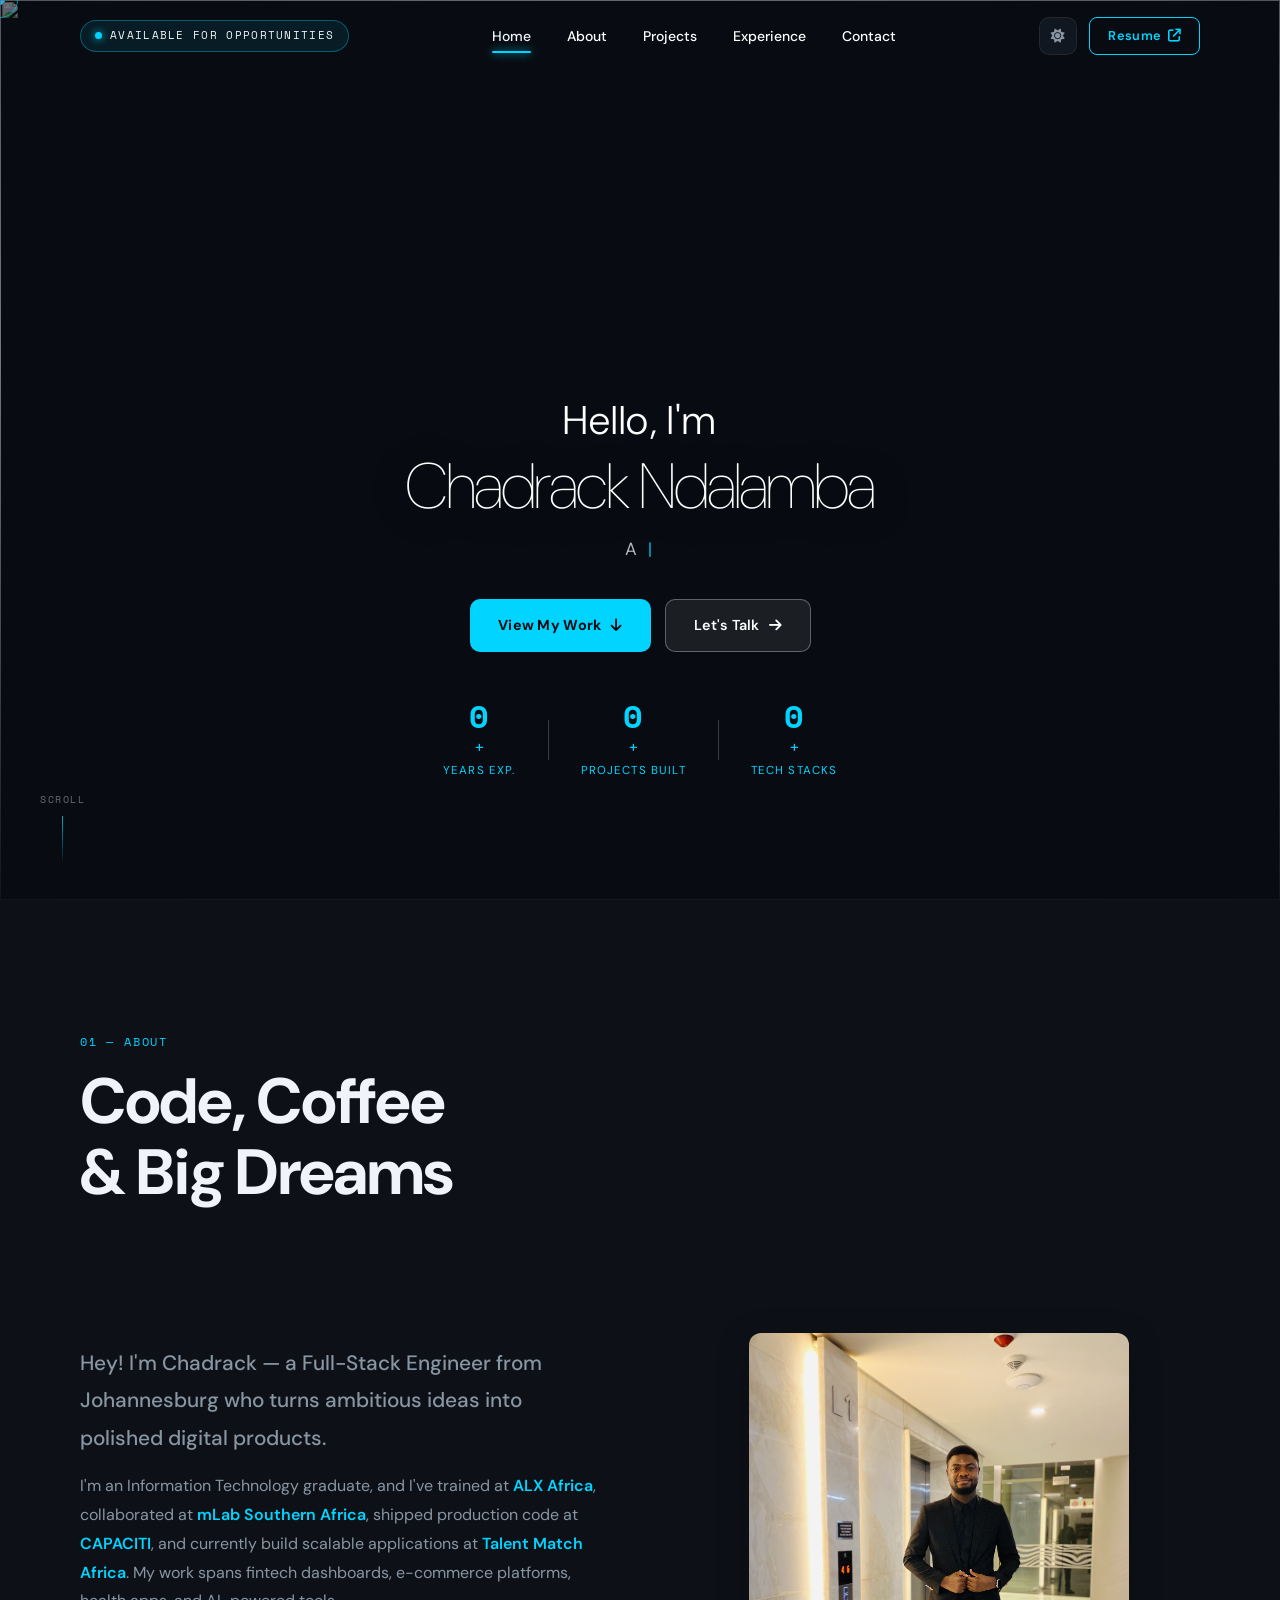
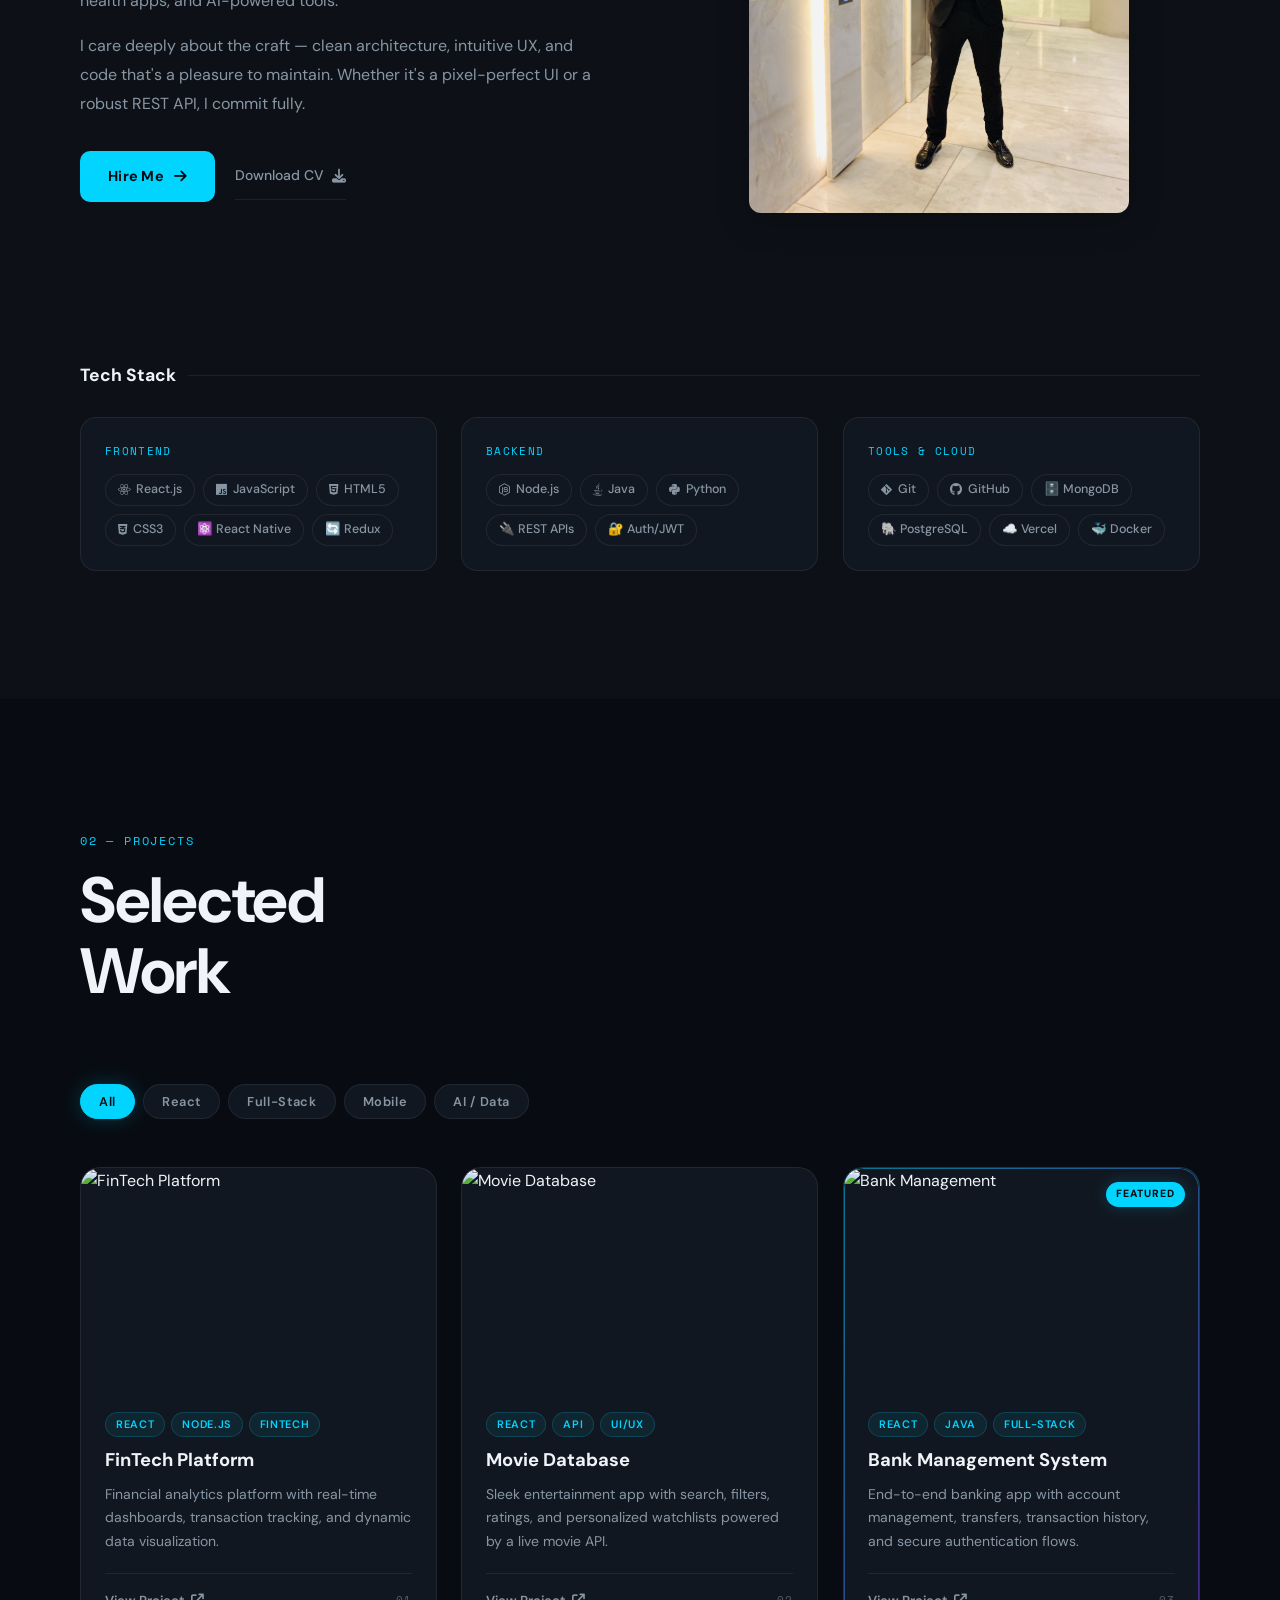
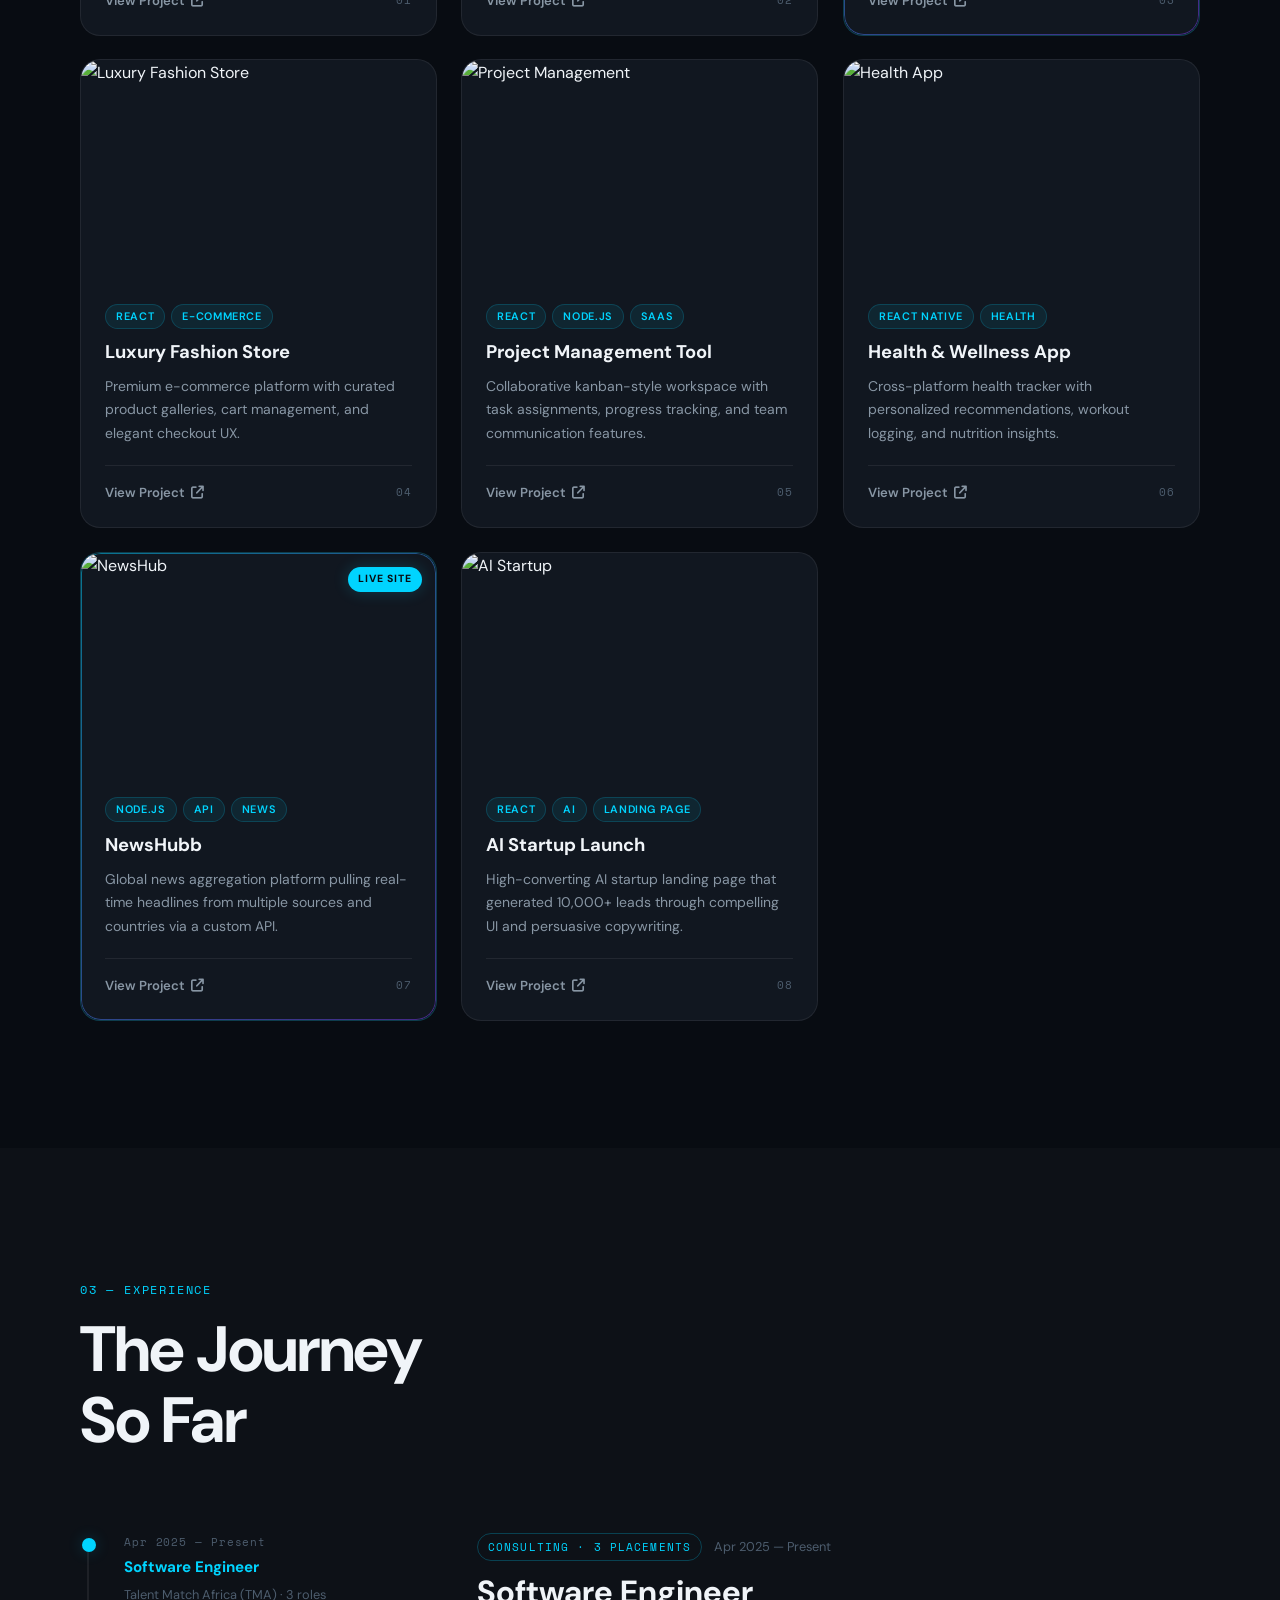
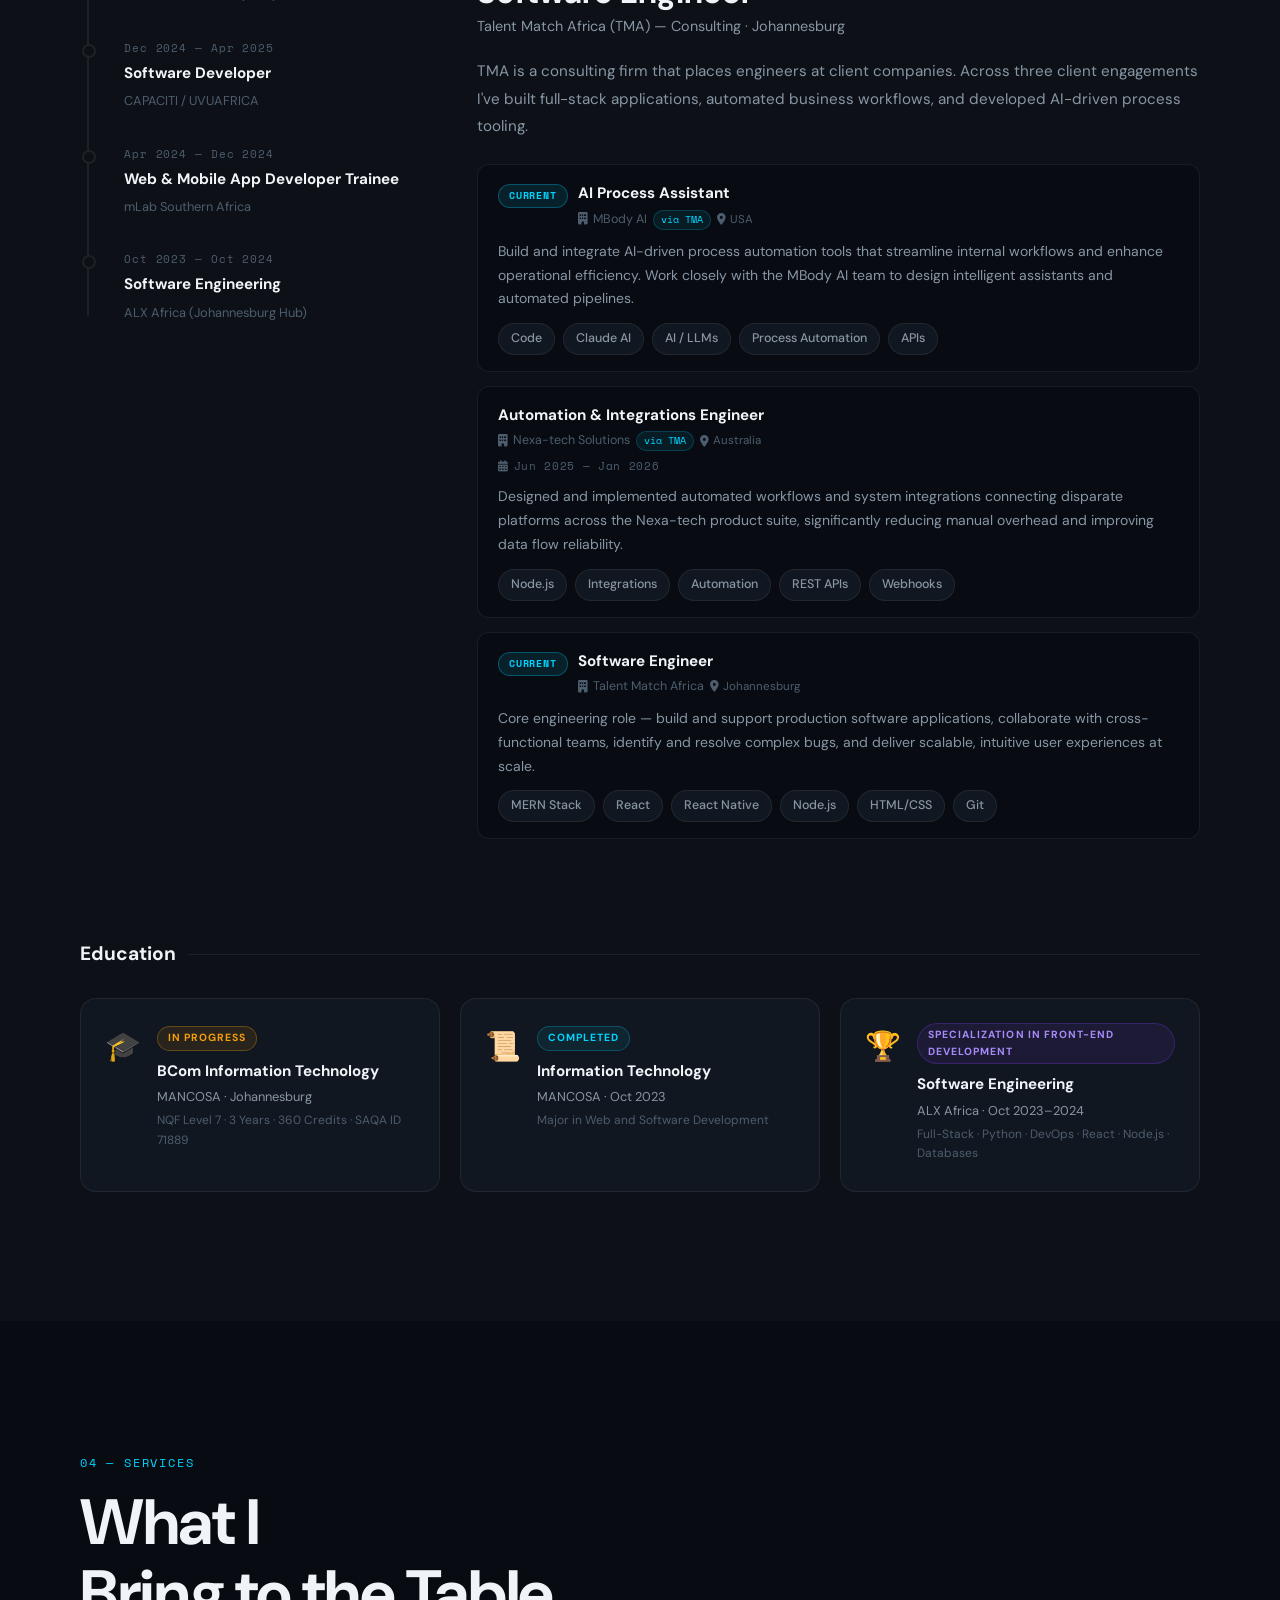
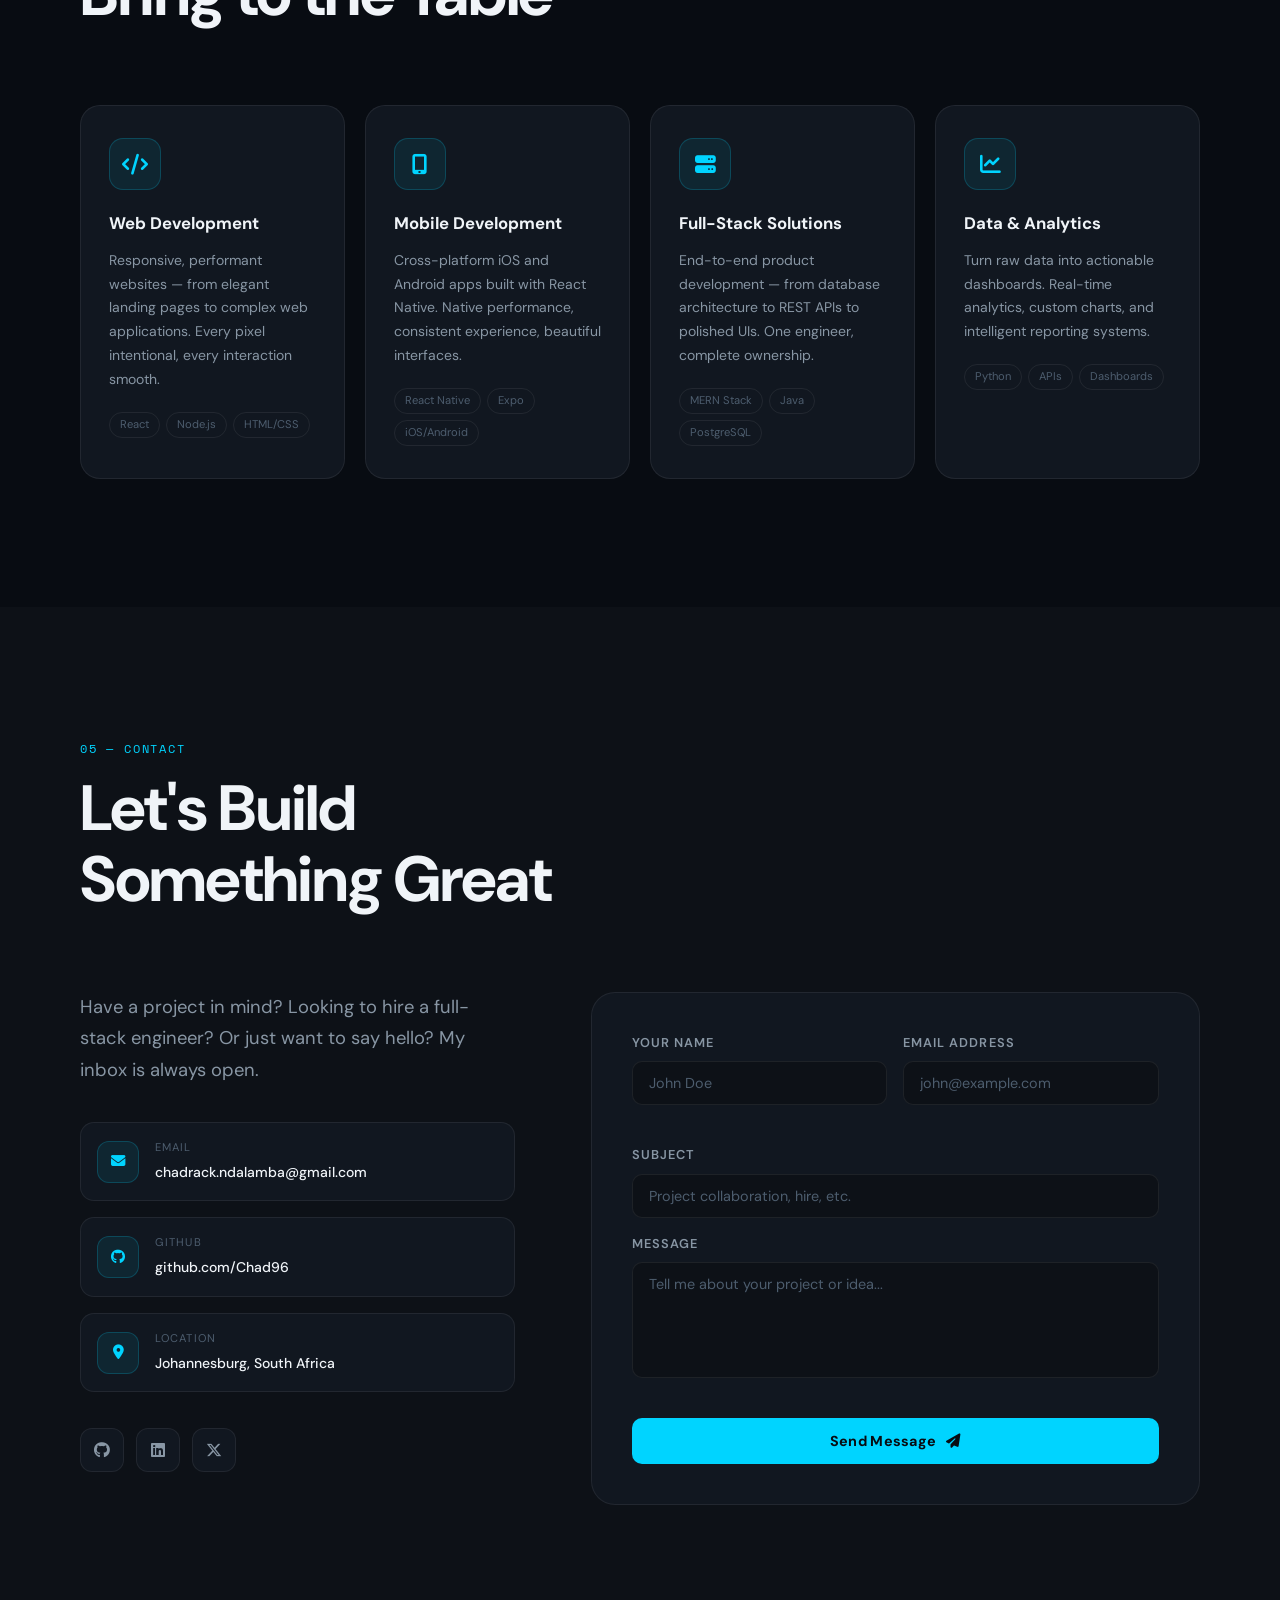
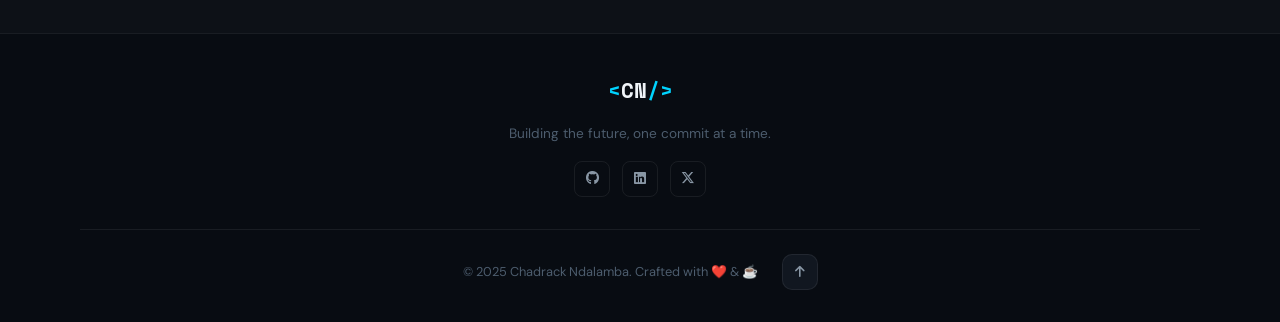
==== index.html @ 67f68568 "first commit" ====
<!DOCTYPE html>
<html lang="en" data-theme="dark">
<head>
  <meta charset="UTF-8" />
  <meta name="viewport" content="width=device-width, initial-scale=1.0" />
  <title>Chadrack Ndalamba — Full-Stack Engineer</title>
  <meta name="description" content="Full-Stack Software Engineer crafting premium digital experiences. React, Node.js, Java, Python." />

  <!-- Fonts -->
  <link rel="preconnect" href="https://fonts.googleapis.com" />
  <link rel="preconnect" href="https://fonts.gstatic.com" crossorigin />
  <link href="https://fonts.googleapis.com/css2?family=DM+Sans:ital,wght@0,300;0,400;0,500;0,600;1,300&family=Space+Mono:wght@400;700&display=swap" rel="stylesheet" />

  <!-- Icons -->
  <link rel="stylesheet" href="https://cdnjs.cloudflare.com/ajax/libs/font-awesome/6.5.0/css/all.min.css" />

  <!-- AOS -->
  <link rel="stylesheet" href="https://cdnjs.cloudflare.com/ajax/libs/aos/2.3.4/aos.css" />

  <link rel="stylesheet" href="styles.css" />
</head>
<body>

  <!-- ═══════════════════════════════════════════
       LOADER
  ═══════════════════════════════════════════ -->
  <div id="loader">
    <div class="loader-inner">
      <div class="loader-logo">Mr. Chad</div>
      <div class="loader-bar"><span></span></div>
    </div>
  </div>

  <!-- ═══════════════════════════════════════════
       CURSOR
  ═══════════════════════════════════════════ -->
  <div id="cursor"></div>
  <div id="cursor-follower"></div>

  <!-- ═══════════════════════════════════════════
       SCROLL PROGRESS
  ═══════════════════════════════════════════ -->
  <div id="scroll-progress"></div>

  <!-- ═══════════════════════════════════════════
       NAVBAR
  ═══════════════════════════════════════════ -->
  <nav id="navbar">
    <div class="nav-container">
      <a href="#home" class="nav-availability">
        <span class="badge-dot"></span>
        Available for opportunities
      </a>

      <ul class="nav-links">
        <li><a href="#home" class="nav-link active" data-section="home">Home</a></li>
        <li><a href="#about" class="nav-link" data-section="about">About</a></li>
        <li><a href="#projects" class="nav-link" data-section="projects">Projects</a></li>
        <li><a href="#experience" class="nav-link" data-section="experience">Experience</a></li>
        <li><a href="#contact" class="nav-link" data-section="contact">Contact</a></li>
      </ul>

      <div class="nav-actions">
        <button id="theme-toggle" aria-label="Toggle theme">
          <i class="fas fa-sun" id="theme-icon"></i>
        </button>
        <a href="https://final-portfolio-online.vercel.app/cv/latest.pdf" class="btn-nav" target="_blank">
          Resume <i class="fas fa-arrow-up-right-from-square"></i>
        </a>
        <button id="hamburger" aria-label="Menu">
          <span></span><span></span><span></span>
        </button>
      </div>
    </div>

    <!-- Mobile menu -->
    <div id="mobile-menu">
      <ul>
        <li><a href="#home" class="mobile-link">Home</a></li>
        <li><a href="#about" class="mobile-link">About</a></li>
        <li><a href="#projects" class="mobile-link">Projects</a></li>
        <li><a href="#experience" class="mobile-link">Experience</a></li>
        <li><a href="#contact" class="mobile-link">Contact</a></li>
      </ul>
    </div>
  </nav>

  <!-- ═══════════════════════════════════════════
       HERO — Full-bleed photo background
  ═══════════════════════════════════════════ -->
  <section id="home" class="hero">

    <!-- ── Full-screen background photo ── -->
    <div class="hero-bg-photo">
      <!--
        This is YOUR photo from the current portfolio.
        To swap it: replace the src URL with any direct image link,
        or host the file and update the path.
      -->
      <img
        src="https://final-portfolio-online.vercel.app/images/IMG_8295.jpg"
        alt=""
        class="hero-bg-img"
        id="hero-bg-img"
        loading="eager"
      />
      <!-- Dark overlay — keeps text readable -->
      <div class="hero-overlay"></div>
      <!-- Subtle vignette + bottom fade -->
      <div class="hero-vignette"></div>
      <!-- Particle canvas on top -->
      <canvas id="hero-canvas"></canvas>
    </div>

    <!-- ── Centered text content ── -->
    <div class="hero-content">

      <!-- Available badge -->
      <!-- <div class="hero-badge" data-aos="fade-down" data-aos-delay="200">
        <span class="badge-dot"></span>
        Available for opportunities
      </div> -->

      <!-- Greeting + name -->
      <p class="hero-greeting" data-aos="fade-up" data-aos-delay="300">Hello, I'm</p>
      <h1 class="hero-title" data-aos="fade-up" data-aos-delay="380">
        Chadrack Ndalamba
      </h1>

      <!-- Typed role -->
      <div class="hero-role" data-aos="fade-up" data-aos-delay="460">
        <span class="role-prefix">A </span>
        <span id="typed-text" class="typed"></span>
        <span class="cursor-blink">|</span>
      </div>

      <!-- CTA buttons -->
      <div class="hero-cta" data-aos="fade-up" data-aos-delay="560">
        <a href="#projects" class="btn-primary">
          <span>View My Work</span>
          <i class="fas fa-arrow-down"></i>
        </a>
        <a href="#contact" class="btn-hero-ghost">
          <span>Let's Talk</span>
          <i class="fas fa-arrow-right"></i>
        </a>
      </div>

      <!-- Stats row -->
      <div class="hero-stats" data-aos="fade-up" data-aos-delay="660">
        <div class="stat">
          <span class="stat-num" data-count="3">0</span><span>+</span>
          <span class="stat-label">Years Exp.</span>
        </div>
        <div class="stat-divider"></div>
        <div class="stat">
          <span class="stat-num" data-count="8">0</span><span>+</span>
          <span class="stat-label">Projects Built</span>
        </div>
        <div class="stat-divider"></div>
        <div class="stat">
          <span class="stat-num" data-count="5">0</span><span>+</span>
          <span class="stat-label">Tech Stacks</span>
        </div>
      </div>
    </div>

    <!-- Scroll hint -->
    <div class="hero-scroll-hint" data-aos="fade-up" data-aos-delay="800">
      <span>Scroll</span>
      <div class="scroll-line"></div>
    </div>

  </section>

  <!-- ═══════════════════════════════════════════
       ABOUT
  ═══════════════════════════════════════════ -->
  <section id="about" class="section about">
    <div class="container">
      <div class="section-header" data-aos="fade-up">
        <span class="section-label">01 — About</span>
        <h2 class="section-title">Code, Coffee<br/>&amp; Big Dreams</h2>
      </div>

      <div class="about-grid">
        <div class="about-text" data-aos="fade-right" data-aos-delay="100">
          <p class="about-lead">
            Hey! I'm Chadrack — a Full-Stack Engineer from Johannesburg who turns ambitious ideas into polished digital products.
          </p>
          <p>
            I'm an Information Technology graduate, and I've trained at <strong>ALX Africa</strong>, collaborated at <strong>mLab Southern Africa</strong>, shipped production code at <strong>CAPACITI</strong>, and currently build scalable applications at <strong>Talent Match Africa</strong>. My work spans fintech dashboards, e-commerce platforms, health apps, and AI-powered tools.
          </p>
          <p>
            I care deeply about the craft — clean architecture, intuitive UX, and code that's a pleasure to maintain. Whether it's a pixel-perfect UI or a robust REST API, I commit fully.
          </p>
          <div class="about-links">
            <a href="#contact" class="btn-primary">Hire Me <i class="fas fa-arrow-right"></i></a>
            <a href="https://final-portfolio-online.vercel.app/cv/latest.pdf" class="btn-ghost" target="_blank">Download CV <i class="fas fa-download"></i></a>
          </div>
        </div>

        <div class="about-visual" data-aos="fade-left" data-aos-delay="200">
          <div class="about-card-wrap">
            <img src="images/b.jpg" alt="Chadrack Ndalamba" class="about-img-rect" />

            <!-- Card overlaid on photo -->
            <!-- <div class="about-card">
              <div class="about-avatar">
                <div class="avatar-placeholder">CN</div>
                <div class="avatar-ring"></div>
              </div>
              <div class="about-card-info">
                <span class="card-name">Chadrack Ndalamba</span>
                <span class="card-role">Full-Stack Engineer</span>
                <span class="card-location"><i class="fas fa-location-dot"></i> Johannesburg, ZA</span>
              </div>
            </div> -->

            <!-- Floating tags -->
            <!-- <div class="float-tag tag-1"><i class="fab fa-react"></i> React</div>
            <div class="float-tag tag-2"><i class="fab fa-node-js"></i> Node.js</div>
            <div class="float-tag tag-3"><i class="fab fa-java"></i> Java</div>
            <div class="float-tag tag-4">🚀 ALX Grad</div> -->
          </div>
        </div>
      </div>

      <!-- Skills -->
      <div class="skills-section" data-aos="fade-up" data-aos-delay="100">
        <h3 class="skills-title">Tech Stack</h3>
        <div class="skills-grid">
          <div class="skill-category" data-aos="fade-up" data-aos-delay="100">
            <span class="skill-cat-label">Frontend</span>
            <div class="skill-pills">
              <span class="pill"><i class="fab fa-react"></i> React.js</span>
              <span class="pill"><i class="fab fa-js"></i> JavaScript</span>
              <span class="pill"><i class="fab fa-html5"></i> HTML5</span>
              <span class="pill"><i class="fab fa-css3-alt"></i> CSS3</span>
              <span class="pill">⚛️ React Native</span>
              <span class="pill">🔄 Redux</span>
            </div>
          </div>
          <div class="skill-category" data-aos="fade-up" data-aos-delay="200">
            <span class="skill-cat-label">Backend</span>
            <div class="skill-pills">
              <span class="pill"><i class="fab fa-node-js"></i> Node.js</span>
              <span class="pill"><i class="fab fa-java"></i> Java</span>
              <span class="pill"><i class="fab fa-python"></i> Python</span>
              <span class="pill">🔌 REST APIs</span>
              <span class="pill">🔐 Auth/JWT</span>
            </div>
          </div>
          <div class="skill-category" data-aos="fade-up" data-aos-delay="300">
            <span class="skill-cat-label">Tools & Cloud</span>
            <div class="skill-pills">
              <span class="pill"><i class="fab fa-git-alt"></i> Git</span>
              <span class="pill"><i class="fab fa-github"></i> GitHub</span>
              <span class="pill">🗄️ MongoDB</span>
              <span class="pill">🐘 PostgreSQL</span>
              <span class="pill">☁️ Vercel</span>
              <span class="pill">🐳 Docker</span>
            </div>
          </div>
        </div>
      </div>
    </div>
  </section>

  <!-- ═══════════════════════════════════════════
       PROJECTS
  ═══════════════════════════════════════════ -->
  <section id="projects" class="section projects">
    <div class="container">
      <div class="section-header" data-aos="fade-up">
        <span class="section-label">02 — Projects</span>
        <h2 class="section-title">Selected<br/>Work</h2>
      </div>

      <!-- Filter tabs -->
      <div class="project-filters" data-aos="fade-up" data-aos-delay="100">
        <button class="filter-btn active" data-filter="all">All</button>
        <button class="filter-btn" data-filter="react">React</button>
        <button class="filter-btn" data-filter="fullstack">Full-Stack</button>
        <button class="filter-btn" data-filter="mobile">Mobile</button>
        <button class="filter-btn" data-filter="ai">AI / Data</button>
      </div>

      <div class="projects-grid" id="projects-grid">

        <!-- Project 1 -->
        <article class="project-card" data-category="react fullstack" data-aos="fade-up" data-aos-delay="50">
          <div class="project-image">
            <img src="https://final-portfolio-online.vercel.app/images/fintech/1.png" alt="FinTech Platform" loading="lazy" />
            <div class="project-overlay">
              <div class="overlay-links">
                <a href="https://weblynx-projects.github.io/FinTec/" target="_blank" class="overlay-btn">
                  <i class="fas fa-external-link-alt"></i> Live Demo
                </a>
                <a href="https://github.com/Weblynx-projects/FinTec" target="_blank" class="overlay-btn">
                  <i class="fab fa-github"></i> GitHub
                </a>
              </div>
            </div>
          </div>
          <div class="project-content">
            <div class="project-tags">
              <span class="tag">React</span>
              <span class="tag">Node.js</span>
              <span class="tag">FinTech</span>
            </div>
            <h3 class="project-title">FinTech Platform</h3>
            <p class="project-desc">Financial analytics platform with real-time dashboards, transaction tracking, and dynamic data visualization.</p>
            <div class="project-footer">
              <a href="https://weblynx-projects.github.io/FinTec/" target="_blank" class="project-link">
                View Project <i class="fas fa-arrow-up-right-from-square"></i>
              </a>
              <span class="project-number">01</span>
            </div>
          </div>
        </article>

        <!-- Project 2 -->
        <article class="project-card" data-category="react" data-aos="fade-up" data-aos-delay="100">
          <div class="project-image">
            <img src="https://final-portfolio-online.vercel.app/images/mov/Screenshot 2025-03-22 155930.png" alt="Movie Database" loading="lazy" />
            <div class="project-overlay">
              <div class="overlay-links">
                <a href="https://movie-online-roan.vercel.app/" target="_blank" class="overlay-btn">
                  <i class="fas fa-external-link-alt"></i> Live Demo
                </a>
                <a href="https://github.com/Software-Development-Capaciti/Movie-database.git" target="_blank" class="overlay-btn">
                  <i class="fab fa-github"></i> GitHub
                </a>
              </div>
            </div>
          </div>
          <div class="project-content">
            <div class="project-tags">
              <span class="tag">React</span>
              <span class="tag">API</span>
              <span class="tag">UI/UX</span>
            </div>
            <h3 class="project-title">Movie Database</h3>
            <p class="project-desc">Sleek entertainment app with search, filters, ratings, and personalized watchlists powered by a live movie API.</p>
            <div class="project-footer">
              <a href="https://movie-online-roan.vercel.app/" target="_blank" class="project-link">
                View Project <i class="fas fa-arrow-up-right-from-square"></i>
              </a>
              <span class="project-number">02</span>
            </div>
          </div>
        </article>

        <!-- Project 3 -->
        <article class="project-card featured" data-category="fullstack" data-aos="fade-up" data-aos-delay="150">
          <div class="project-image">
            <img src="https://final-portfolio-online.vercel.app/images/bank/Presentation1.jpg" alt="Bank Management" loading="lazy" />
            <div class="project-overlay">
              <div class="overlay-links">
                <a href="https://banking-frontend-j7ik.onrender.com/" target="_blank" class="overlay-btn">
                  <i class="fas fa-external-link-alt"></i> Live Demo
                </a>
                <a href="https://github.com/Software-Development-Capaciti/banking-frontend.git" target="_blank" class="overlay-btn">
                  <i class="fab fa-github"></i> GitHub
                </a>
              </div>
            </div>
            <div class="featured-badge">Featured</div>
          </div>
          <div class="project-content">
            <div class="project-tags">
              <span class="tag">React</span>
              <span class="tag">Java</span>
              <span class="tag">Full-Stack</span>
            </div>
            <h3 class="project-title">Bank Management System</h3>
            <p class="project-desc">End-to-end banking app with account management, transfers, transaction history, and secure authentication flows.</p>
            <div class="project-footer">
              <a href="https://banking-frontend-j7ik.onrender.com/" target="_blank" class="project-link">
                View Project <i class="fas fa-arrow-up-right-from-square"></i>
              </a>
              <span class="project-number">03</span>
            </div>
          </div>
        </article>

        <!-- Project 4 -->
        <article class="project-card" data-category="react" data-aos="fade-up" data-aos-delay="50">
          <div class="project-image">
            <img src="https://final-portfolio-online.vercel.app/images/fashion/1.png" alt="Luxury Fashion Store" loading="lazy" />
            <div class="project-overlay">
              <div class="overlay-links">
                <a href="https://weblynx-projects.github.io/E-commerce/" target="_blank" class="overlay-btn">
                  <i class="fas fa-external-link-alt"></i> Live Demo
                </a>
                <a href="https://github.com/Weblynx-projects/E-commerce" target="_blank" class="overlay-btn">
                  <i class="fab fa-github"></i> GitHub
                </a>
              </div>
            </div>
          </div>
          <div class="project-content">
            <div class="project-tags">
              <span class="tag">React</span>
              <span class="tag">E-Commerce</span>
            </div>
            <h3 class="project-title">Luxury Fashion Store</h3>
            <p class="project-desc">Premium e-commerce platform with curated product galleries, cart management, and elegant checkout UX.</p>
            <div class="project-footer">
              <a href="https://weblynx-projects.github.io/E-commerce/" target="_blank" class="project-link">
                View Project <i class="fas fa-arrow-up-right-from-square"></i>
              </a>
              <span class="project-number">04</span>
            </div>
          </div>
        </article>

        <!-- Project 5 -->
        <article class="project-card" data-category="fullstack" data-aos="fade-up" data-aos-delay="100">
          <div class="project-image">
            <img src="https://final-portfolio-online.vercel.app/images/pjm/1.png" alt="Project Management" loading="lazy" />
            <div class="project-overlay">
              <div class="overlay-links">
                <a href="https://weblynx-projects.github.io/project-management/" target="_blank" class="overlay-btn">
                  <i class="fas fa-external-link-alt"></i> Live Demo
                </a>
                <a href="https://github.com/Weblynx-projects/project-management" target="_blank" class="overlay-btn">
                  <i class="fab fa-github"></i> GitHub
                </a>
              </div>
            </div>
          </div>
          <div class="project-content">
            <div class="project-tags">
              <span class="tag">React</span>
              <span class="tag">Node.js</span>
              <span class="tag">SaaS</span>
            </div>
            <h3 class="project-title">Project Management Tool</h3>
            <p class="project-desc">Collaborative kanban-style workspace with task assignments, progress tracking, and team communication features.</p>
            <div class="project-footer">
              <a href="https://weblynx-projects.github.io/project-management/" target="_blank" class="project-link">
                View Project <i class="fas fa-arrow-up-right-from-square"></i>
              </a>
              <span class="project-number">05</span>
            </div>
          </div>
        </article>

        <!-- Project 6 -->
        <article class="project-card" data-category="mobile fullstack" data-aos="fade-up" data-aos-delay="150">
          <div class="project-image">
            <img src="https://final-portfolio-online.vercel.app/images/health/4.png" alt="Health App" loading="lazy" />
            <div class="project-overlay">
              <div class="overlay-links">
                <a href="https://weblynx-projects.github.io/Health-app/" target="_blank" class="overlay-btn">
                  <i class="fas fa-external-link-alt"></i> Live Demo
                </a>
                <a href="https://github.com/Weblynx-projects/Health-app" target="_blank" class="overlay-btn">
                  <i class="fab fa-github"></i> GitHub
                </a>
              </div>
            </div>
          </div>
          <div class="project-content">
            <div class="project-tags">
              <span class="tag">React Native</span>
              <span class="tag">Health</span>
            </div>
            <h3 class="project-title">Health &amp; Wellness App</h3>
            <p class="project-desc">Cross-platform health tracker with personalized recommendations, workout logging, and nutrition insights.</p>
            <div class="project-footer">
              <a href="https://weblynx-projects.github.io/Health-app/" target="_blank" class="project-link">
                View Project <i class="fas fa-arrow-up-right-from-square"></i>
              </a>
              <span class="project-number">06</span>
            </div>
          </div>
        </article>

        <!-- Project 7 -->
        <article class="project-card featured" data-category="ai fullstack" data-aos="fade-up" data-aos-delay="50">
          <div class="project-image">
            <img src="https://final-portfolio-online.vercel.app/images/news/Screenshot 2026-01-25 103015.png" alt="NewsHub" loading="lazy" />
            <div class="project-overlay">
              <div class="overlay-links">
                <a href="https://www.newshubb.site/" target="_blank" class="overlay-btn">
                  <i class="fas fa-external-link-alt"></i> Live Demo
                </a>
                <a href="https://github.com/Chad96/NewsHub.git" target="_blank" class="overlay-btn">
                  <i class="fab fa-github"></i> GitHub
                </a>
              </div>
            </div>
            <div class="featured-badge">Live Site</div>
          </div>
          <div class="project-content">
            <div class="project-tags">
              <span class="tag">Node.js</span>
              <span class="tag">API</span>
              <span class="tag">News</span>
            </div>
            <h3 class="project-title">NewsHubb</h3>
            <p class="project-desc">Global news aggregation platform pulling real-time headlines from multiple sources and countries via a custom API.</p>
            <div class="project-footer">
              <a href="https://www.newshubb.site/" target="_blank" class="project-link">
                View Project <i class="fas fa-arrow-up-right-from-square"></i>
              </a>
              <span class="project-number">07</span>
            </div>
          </div>
        </article>

        <!-- Project 8 -->
        <article class="project-card" data-category="ai react" data-aos="fade-up" data-aos-delay="100">
          <div class="project-image">
            <img src="https://final-portfolio-online.vercel.app/images/Ai/1.png" alt="AI Startup" loading="lazy" />
            <div class="project-overlay">
              <div class="overlay-links">
                <a href="https://weblynx-projects.github.io/AI-project/" target="_blank" class="overlay-btn">
                  <i class="fas fa-external-link-alt"></i> Live Demo
                </a>
                <a href="https://github.com/Weblynx-projects/AI-project" target="_blank" class="overlay-btn">
                  <i class="fab fa-github"></i> GitHub
                </a>
              </div>
            </div>
          </div>
          <div class="project-content">
            <div class="project-tags">
              <span class="tag">React</span>
              <span class="tag">AI</span>
              <span class="tag">Landing Page</span>
            </div>
            <h3 class="project-title">AI Startup Launch</h3>
            <p class="project-desc">High-converting AI startup landing page that generated 10,000+ leads through compelling UI and persuasive copywriting.</p>
            <div class="project-footer">
              <a href="https://weblynx-projects.github.io/AI-project/" target="_blank" class="project-link">
                View Project <i class="fas fa-arrow-up-right-from-square"></i>
              </a>
              <span class="project-number">08</span>
            </div>
          </div>
        </article>

      </div>
    </div>
  </section>

  <!-- ═══════════════════════════════════════════
       EXPERIENCE
  ═══════════════════════════════════════════ -->
  <section id="experience" class="section experience">
    <div class="container">
      <div class="section-header" data-aos="fade-up">
        <span class="section-label">03 — Experience</span>
        <h2 class="section-title">The Journey<br/>So Far</h2>
      </div>

      <div class="exp-layout">
        <!-- Timeline -->
        <div class="timeline" data-aos="fade-right">
          <div class="timeline-item active" data-index="0">
            <div class="timeline-dot"></div>
            <div class="timeline-content">
              <span class="timeline-date">Apr 2025 — Present</span>
              <h3 class="timeline-role">Software Engineer</h3>
              <span class="timeline-company">Talent Match Africa (TMA) · 3 roles</span>
            </div>
          </div>
          <div class="timeline-item" data-index="1">
            <div class="timeline-dot"></div>
            <div class="timeline-content">
              <span class="timeline-date">Dec 2024 — Apr 2025</span>
              <h3 class="timeline-role">Software Developer</h3>
              <span class="timeline-company">CAPACITI / UVUAFRICA</span>
            </div>
          </div>
          <div class="timeline-item" data-index="2">
            <div class="timeline-dot"></div>
            <div class="timeline-content">
              <span class="timeline-date">Apr 2024 — Dec 2024</span>
              <h3 class="timeline-role">Web &amp; Mobile App Developer Trainee</h3>
              <span class="timeline-company">mLab Southern Africa</span>
            </div>
          </div>
          <div class="timeline-item" data-index="3">
            <div class="timeline-dot"></div>
            <div class="timeline-content">
              <span class="timeline-date">Oct 2023 — Oct 2024</span>
              <h3 class="timeline-role">Software Engineering</h3>
              <span class="timeline-company">ALX Africa (Johannesburg Hub)</span>
            </div>
          </div>
        </div>

        <!-- Detail panel -->
        <div class="exp-detail" data-aos="fade-left">
          <div class="exp-panel active" data-index="0">
            <div class="exp-panel-header">
              <span class="exp-type">Consulting · 3 Placements</span>
              <span class="exp-period">Apr 2025 — Present</span>
            </div>
            <h3>Software Engineer</h3>
            <p class="exp-company-full">Talent Match Africa (TMA) — Consulting · Johannesburg</p>
            <p class="exp-desc">TMA is a consulting firm that places engineers at client companies. Across three client engagements I've built full-stack applications, automated business workflows, and developed AI-driven process tooling.</p>

            <div class="tma-roles">

              <div class="tma-role">
                <div class="tma-role-top">
                  <span class="tma-role-badge tma-current">Current</span>
                  <div class="tma-role-info">
                    <span class="tma-role-title">AI Process Assistant</span>
                    <span class="tma-role-client">
                      <i class="fas fa-building"></i> MBody AI
                      <span class="via-tag">via TMA</span>
                      <span class="tma-location"><i class="fas fa-location-dot"></i> USA</span>
                    </span>
                  </div>
                </div>
                <p class="tma-role-desc">Build and integrate AI-driven process automation tools that streamline internal workflows and enhance operational efficiency. Work closely with the MBody AI team to design intelligent assistants and automated pipelines.</p>
                <div class="exp-tech">
                  <span class="pill">Code</span>
                  <span class="pill">Claude AI</span>
                  <span class="pill">AI / LLMs</span>
                  <span class="pill">Process Automation</span>
                  <span class="pill">APIs</span>
                </div>
              </div>

              <div class="tma-role">
                <div class="tma-role-top">
                  <div class="tma-role-info">
                    <span class="tma-role-title">Automation &amp; Integrations Engineer</span>
                    <span class="tma-role-client">
                      <i class="fas fa-building"></i> Nexa-tech Solutions
                      <span class="via-tag">via TMA</span>
                      <span class="tma-location"><i class="fas fa-location-dot"></i> Australia</span>
                    </span>
                    <span class="tma-role-period"><i class="fas fa-calendar-alt"></i> Jun 2025 — Jan 2026</span>
                  </div>
                </div>
                <p class="tma-role-desc">Designed and implemented automated workflows and system integrations connecting disparate platforms across the Nexa-tech product suite, significantly reducing manual overhead and improving data flow reliability.</p>
                <div class="exp-tech">
                  <span class="pill">Node.js</span>
                  <span class="pill">Integrations</span>
                  <span class="pill">Automation</span>
                  <span class="pill">REST APIs</span>
                  <span class="pill">Webhooks</span>
                </div>
              </div>

              <div class="tma-role">
                <div class="tma-role-top">
                  <span class="tma-role-badge tma-current">Current</span>
                  <div class="tma-role-info">
                    <span class="tma-role-title">Software Engineer</span>
                    <span class="tma-role-client">
                      <i class="fas fa-building"></i> Talent Match Africa
                      <span class="tma-location"><i class="fas fa-location-dot"></i> Johannesburg</span>
                    </span>
                  </div>
                </div>
                <p class="tma-role-desc">Core engineering role — build and support production software applications, collaborate with cross-functional teams, identify and resolve complex bugs, and deliver scalable, intuitive user experiences at scale.</p>
                <div class="exp-tech">
                  <span class="pill">MERN Stack</span>
                  <span class="pill">React</span>
                  <span class="pill">React Native</span>
                  <span class="pill">Node.js</span>
                  <span class="pill">HTML/CSS</span>
                  <span class="pill">Git</span>
                </div>
              </div>

            </div>
          </div>
          <div class="exp-panel" data-index="1">
            <div class="exp-panel-header">
              <span class="exp-type">Graduate Program</span>
              <span class="exp-period">Dec 2024 — Apr 2025</span>
            </div>
            <h3>Software Developer</h3>
            <p class="exp-company-full">CAPACITI / UVUAFRICA · Johannesburg</p>
            <p class="exp-desc">Designed, developed, and maintained software applications in a fast-paced graduate cohort. Collaborated with cross-functional teams, debugged and optimized code, and delivered scalable user-friendly solutions.</p>
            <div class="exp-tech">
              <span class="pill">Java</span>
              <span class="pill">Python</span>
              <span class="pill">React.js</span>
              <span class="pill">Node.js</span>
              <span class="pill">GitHub</span>
            </div>
          </div>
          <div class="exp-panel" data-index="2">
            <div class="exp-panel-header">
              <span class="exp-type">Internship</span>
              <span class="exp-period">Apr 2024 — Dec 2024</span>
            </div>
            <h3>Web &amp; Mobile App Developer Trainee</h3>
            <p class="exp-company-full">mLab Southern Africa · Johannesburg</p>
            <p class="exp-desc">Specialized in React JS, React Native, and Node JS. Built dynamic web and mobile applications with a focus on front-end/back-end integration, responsive design, API development, and deployment of scalable apps.</p>
            <div class="exp-tech">
              <span class="pill">React</span>
              <span class="pill">React Native</span>
              <span class="pill">Node.js</span>
              <span class="pill">REST APIs</span>
            </div>
          </div>
          <div class="exp-panel" data-index="3">
            <div class="exp-panel-header">
              <span class="exp-type">Johannesburg Hub</span>
              <span class="exp-period">Oct 2023 — Oct 2024</span>
            </div>
            <h3>Software Engineering &amp; Front-End Development</h3>
            <p class="exp-company-full">ALX Africa · Johannesburg Hub</p>
            <p class="exp-desc">Completed an intensive 12-month software engineering program with a specialization in Front-End Development. Gained expertise in DevOps, low-level programming (C), higher-level programming (Python), full-stack web development, databases, and version control.</p>
            <div class="exp-tech">
              <span class="pill">Python</span>
              <span class="pill">C</span>
              <span class="pill">React</span>
              <span class="pill">Front-End</span>
              <span class="pill">DevOps</span>
              <span class="pill">Git</span>
            </div>
          </div>
        </div>
      </div>

      <!-- Education -->
      <div class="education-section" data-aos="fade-up">
        <h3 class="sub-section-title">Education</h3>
        <div class="edu-grid">
          <div class="edu-card" data-aos="fade-up" data-aos-delay="100">
            <div class="edu-icon">🎓</div>
            <div class="edu-info">
              <span class="edu-status in-progress">In Progress</span>
              <h4>BCom Information Technology</h4>
              <p>MANCOSA · Johannesburg</p>
              <p class="edu-modules">NQF Level 7 · 3 Years · 360 Credits · SAQA ID 71889</p>
            </div>
          </div>
          <div class="edu-card" data-aos="fade-up" data-aos-delay="200">
            <div class="edu-icon">📜</div>
            <div class="edu-info">
              <span class="edu-status completed">Completed</span>
              <h4>Information Technology</h4>
              <p>MANCOSA · Oct 2023</p>
              <p class="edu-modules">Major in Web and Software Development</p>
            </div>
          </div>
          <div class="edu-card" data-aos="fade-up" data-aos-delay="300">
            <div class="edu-icon">🏆</div>
            <div class="edu-info">
              <span class="edu-status distinction">Specialization in Front-End Development</span>
              <h4>Software Engineering</h4>
              <p>ALX Africa · Oct 2023–2024</p>
              <p class="edu-modules">Full-Stack · Python · DevOps · React · Node.js · Databases</p>
            </div>
          </div>
        </div>
      </div>
    </div>
  </section>

  <!-- ═══════════════════════════════════════════
       SERVICES / WHAT I DO
  ═══════════════════════════════════════════ -->
  <section id="services" class="section services">
    <div class="container">
      <div class="section-header" data-aos="fade-up">
        <span class="section-label">04 — Services</span>
        <h2 class="section-title">What I<br/>Bring to the Table</h2>
      </div>

      <div class="services-grid">
        <div class="service-card" data-aos="fade-up" data-aos-delay="100">
          <div class="service-icon">
            <i class="fas fa-code"></i>
          </div>
          <h3>Web Development</h3>
          <p>Responsive, performant websites — from elegant landing pages to complex web applications. Every pixel intentional, every interaction smooth.</p>
          <div class="service-tags">
            <span>React</span><span>Node.js</span><span>HTML/CSS</span>
          </div>
        </div>
        <div class="service-card" data-aos="fade-up" data-aos-delay="200">
          <div class="service-icon">
            <i class="fas fa-mobile-alt"></i>
          </div>
          <h3>Mobile Development</h3>
          <p>Cross-platform iOS and Android apps built with React Native. Native performance, consistent experience, beautiful interfaces.</p>
          <div class="service-tags">
            <span>React Native</span><span>Expo</span><span>iOS/Android</span>
          </div>
        </div>
        <div class="service-card" data-aos="fade-up" data-aos-delay="300">
          <div class="service-icon">
            <i class="fas fa-server"></i>
          </div>
          <h3>Full-Stack Solutions</h3>
          <p>End-to-end product development — from database architecture to REST APIs to polished UIs. One engineer, complete ownership.</p>
          <div class="service-tags">
            <span>MERN Stack</span><span>Java</span><span>PostgreSQL</span>
          </div>
        </div>
        <div class="service-card" data-aos="fade-up" data-aos-delay="400">
          <div class="service-icon">
            <i class="fas fa-chart-line"></i>
          </div>
          <h3>Data &amp; Analytics</h3>
          <p>Turn raw data into actionable dashboards. Real-time analytics, custom charts, and intelligent reporting systems.</p>
          <div class="service-tags">
            <span>Python</span><span>APIs</span><span>Dashboards</span>
          </div>
        </div>
      </div>
    </div>
  </section>

  <!-- ═══════════════════════════════════════════
       CONTACT
  ═══════════════════════════════════════════ -->
  <section id="contact" class="section contact">
    <div class="container">
      <div class="section-header" data-aos="fade-up">
        <span class="section-label">05 — Contact</span>
        <h2 class="section-title">Let's Build<br/>Something Great</h2>
      </div>

      <div class="contact-layout">
        <div class="contact-info" data-aos="fade-right">
          <p class="contact-lead">Have a project in mind? Looking to hire a full-stack engineer? Or just want to say hello? My inbox is always open.</p>

          <div class="contact-details">
            <a href="mailto:chadrack@example.com" class="contact-item">
              <div class="contact-icon"><i class="fas fa-envelope"></i></div>
              <div>
                <span class="contact-label">Email</span>
                <span class="contact-value">chadrack.ndalamba@gmail.com</span>
              </div>
            </a>
            <a href="https://github.com/Chad96" target="_blank" class="contact-item">
              <div class="contact-icon"><i class="fab fa-github"></i></div>
              <div>
                <span class="contact-label">GitHub</span>
                <span class="contact-value">github.com/Chad96</span>
              </div>
            </a>
            <div class="contact-item">
              <div class="contact-icon"><i class="fas fa-location-dot"></i></div>
              <div>
                <span class="contact-label">Location</span>
                <span class="contact-value">Johannesburg, South Africa</span>
              </div>
            </div>
          </div>

          <div class="social-links">
            <a href="https://github.com/Chad96" target="_blank" class="social-btn" aria-label="GitHub">
              <i class="fab fa-github"></i>
            </a>
            <a href="https://www.linkedin.com/in/chadrack-ndalamba" target="_blank" class="social-btn" aria-label="LinkedIn">
              <i class="fab fa-linkedin"></i>
            </a>
            <a href="https://twitter.com/" target="_blank" class="social-btn" aria-label="Twitter">
              <i class="fab fa-x-twitter"></i>
            </a>
          </div>
        </div>

        <form class="contact-form" data-aos="fade-left" id="contact-form" novalidate>
          <div class="form-row">
            <div class="form-group">
              <label for="name">Your Name</label>
              <input type="text" id="name" name="name" placeholder="John Doe" required />
              <span class="form-error"></span>
            </div>
            <div class="form-group">
              <label for="email">Email Address</label>
              <input type="email" id="email" name="email" placeholder="john@example.com" required />
              <span class="form-error"></span>
            </div>
          </div>
          <div class="form-group">
            <label for="subject">Subject</label>
            <input type="text" id="subject" name="subject" placeholder="Project collaboration, hire, etc." />
          </div>
          <div class="form-group">
            <label for="message">Message</label>
            <textarea id="message" name="message" rows="5" placeholder="Tell me about your project or idea..." required></textarea>
            <span class="form-error"></span>
          </div>
          <button type="submit" class="btn-primary btn-full" id="submit-btn">
            <span class="btn-text">Send Message</span>
            <i class="fas fa-paper-plane btn-icon"></i>
            <span class="btn-success hidden"><i class="fas fa-check"></i> Sent!</span>
          </button>
        </form>
      </div>
    </div>
  </section>

  <!-- ═══════════════════════════════════════════
       FOOTER
  ═══════════════════════════════════════════ -->
  <footer class="footer">
    <div class="container">
      <div class="footer-top">
        <a href="#home" class="footer-logo">
          <span class="logo-bracket">&lt;</span>CN<span class="logo-bracket">/&gt;</span>
        </a>
        <p class="footer-tagline">Building the future, one commit at a time.</p>
        <div class="footer-socials">
          <a href="https://github.com/Chad96" target="_blank" aria-label="GitHub"><i class="fab fa-github"></i></a>
          <a href="https://www.linkedin.com/in/chadrack-ndalamba" target="_blank" aria-label="LinkedIn"><i class="fab fa-linkedin"></i></a>
          <a href="https://twitter.com/" target="_blank" aria-label="Twitter"><i class="fab fa-x-twitter"></i></a>
        </div>
      </div>
      <div class="footer-bottom">
        <span class="footer-copy">© 2025 Chadrack Ndalamba. Crafted with ❤️ &amp; ☕</span>
        <a href="#home" class="back-to-top" aria-label="Back to top">
          <i class="fas fa-arrow-up"></i>
        </a>
      </div>
    </div>
  </footer>

  <!-- Scripts -->
  <script src="https://cdnjs.cloudflare.com/ajax/libs/aos/2.3.4/aos.js"></script>
  <script src="script.js"></script>
</body>
</html>
---- styles.css ----
/* About split layout for large photo left, text right */
.about-split {
  display: flex;
  align-items: center;
  gap: 64px;
  justify-content: center;
}
.about-photo {
  flex: 1 1 380px;
  display: flex;
  justify-content: center;
}
.about-img-rect {
  width: 380px;
  height: 480px;
  object-fit: cover;
  border-radius: 12px;
  box-shadow: 0 8px 32px rgba(0,0,0,0.25);
}
@media (max-width: 900px) {
  .about-split {
    flex-direction: column;
    gap: 32px;
    align-items: stretch;
  }
  .about-photo {
    justify-content: center;
  }
  .about-img-rect {
    width: 100%;
    max-width: 340px;
    height: auto;
    aspect-ratio: 3/4;
  }
}
/* ═══════════════════════════════════════════════════════════════
   CHADRACK NDALAMBA — PREMIUM PORTFOLIO
   CSS Architecture: Variables → Reset → Base → Components → Sections
   ═══════════════════════════════════════════════════════════════ */

/* ─── CSS CUSTOM PROPERTIES ─── */
:root {
  /* Core palette — dark luxury */
  --bg-primary: #080c12;
  --bg-secondary: #0d1117;
  --bg-card: #111720;
  --bg-glass: rgba(13, 17, 23, 0.7);
  --bg-glass-border: rgba(255, 255, 255, 0.07);

  /* Accent — electric cyan */
  --accent: #00d4ff;
  --accent-glow: rgba(0, 212, 255, 0.2);
  --accent-dim: rgba(0, 212, 255, 0.08);
  --accent-2: #7c3aed;       /* purple secondary */
  --accent-3: #f59e0b;       /* amber tertiary */

  /* Text */
  --text-primary: #f0f4f8;
  --text-secondary: #8896a4;
  --text-muted: #4d5d6e;
  --text-accent: var(--accent);

  /* Borders */
  --border: rgba(255, 255, 255, 0.07);
  --border-hover: rgba(0, 212, 255, 0.3);

  /* Spacing */
  --section-padding: clamp(80px, 10vw, 140px);
  --container-width: 1200px;

  /* Shadows */
  --shadow-sm: 0 2px 8px rgba(0, 0, 0, 0.3);
  --shadow-md: 0 8px 32px rgba(0, 0, 0, 0.4);
  --shadow-lg: 0 24px 64px rgba(0, 0, 0, 0.5);
  --shadow-accent: 0 0 40px rgba(0, 212, 255, 0.15);
  --shadow-card-hover: 0 20px 60px rgba(0, 0, 0, 0.5), 0 0 30px rgba(0, 212, 255, 0.1);

  /* Typography */
  --font-body: 'DM Sans', sans-serif;
  --font-mono: 'Space Mono', monospace;

  /* Transitions */
  --ease: cubic-bezier(0.4, 0, 0.2, 1);
  --ease-bounce: cubic-bezier(0.34, 1.56, 0.64, 1);
  --transition: 0.3s var(--ease);
  --transition-slow: 0.6s var(--ease);

  /* Navbar */
  --navbar-height: 72px;
}

/* ─── LIGHT THEME ─── */
[data-theme="light"] {
  --bg-primary: #f8fafc;
  --bg-secondary: #f1f5f9;
  --bg-card: #ffffff;
  --bg-glass: rgba(248, 250, 252, 0.8);
  --bg-glass-border: rgba(0, 0, 0, 0.08);
  --text-primary: #0f172a;
  --text-secondary: #475569;
  --text-muted: #94a3b8;
  --border: rgba(0, 0, 0, 0.08);
  --shadow-md: 0 8px 32px rgba(0, 0, 0, 0.1);
  --shadow-card-hover: 0 20px 60px rgba(0, 0, 0, 0.15), 0 0 30px rgba(0, 212, 255, 0.12);
}

/* ─── RESET & BASE ─── */
*, *::before, *::after {
  margin: 0;
  padding: 0;
  box-sizing: border-box;
}

html {
  scroll-behavior: smooth;
  font-size: 16px;
}

body {
  font-family: var(--font-body);
  background-color: var(--bg-primary);
  color: var(--text-primary);
  line-height: 1.6;
  overflow-x: hidden;
  cursor: none; /* hidden for custom cursor */
  transition: background-color 0.4s var(--ease), color 0.4s var(--ease);
}

/* Mobile: restore default cursor */
@media (hover: none) {
  body { cursor: auto; }
}

img { display: block; width: 100%; object-fit: cover; }
a { text-decoration: none; color: inherit; }
ul { list-style: none; }
button { cursor: none; border: none; background: none; font-family: inherit; }
@media (hover: none) { button { cursor: pointer; } }

/* ─── SCROLLBAR ─── */
::-webkit-scrollbar { width: 4px; }
::-webkit-scrollbar-track { background: var(--bg-primary); }
::-webkit-scrollbar-thumb { background: var(--accent); border-radius: 2px; }

/* ─── SELECTION ─── */
::selection { background: var(--accent); color: var(--bg-primary); }

/* ═══════════════════════════════════════════════════════════════
   CUSTOM CURSOR
   ═══════════════════════════════════════════════════════════════ */
#cursor {
  width: 10px; height: 10px;
  background: var(--accent);
  border-radius: 50%;
  position: fixed;
  top: 0; left: 0;
  pointer-events: none;
  z-index: 9999;
  transform: translate(-50%, -50%);
  transition: width 0.2s, height 0.2s, background 0.2s;
  mix-blend-mode: difference;
}

#cursor-follower {
  width: 36px; height: 36px;
  border: 1px solid var(--accent);
  border-radius: 50%;
  position: fixed;
  top: 0; left: 0;
  pointer-events: none;
  z-index: 9998;
  transform: translate(-50%, -50%);
  transition: transform 0.12s var(--ease), width 0.3s, height 0.3s, opacity 0.3s;
  opacity: 0.6;
}

body.cursor-hover #cursor { width: 16px; height: 16px; }
body.cursor-hover #cursor-follower { width: 56px; height: 56px; opacity: 0.3; }

@media (hover: none) {
  #cursor, #cursor-follower { display: none; }
}

/* ═══════════════════════════════════════════════════════════════
   SCROLL PROGRESS
   ═══════════════════════════════════════════════════════════════ */
#scroll-progress {
  position: fixed;
  top: 0; left: 0;
  height: 3px;
  width: 0%;
  background: linear-gradient(90deg, var(--accent), var(--accent-2));
  z-index: 9997;
  transition: width 0.1s linear;
  box-shadow: 0 0 12px var(--accent);
}

/* ═══════════════════════════════════════════════════════════════
   LOADER
   ═══════════════════════════════════════════════════════════════ */
#loader {
  position: fixed;
  inset: 0;
  background: var(--bg-primary);
  display: flex;
  align-items: center;
  justify-content: center;
  z-index: 10000;
  transition: opacity 0.5s var(--ease), visibility 0.5s;
}

#loader.hidden {
  opacity: 0;
  visibility: hidden;
  pointer-events: none;
}

.loader-inner { text-align: center; }

.loader-logo {
  font-family: var(--font-mono);
  font-size: 2rem;
  font-weight: 700;
  color: var(--accent);
  letter-spacing: 0.2em;
  margin-bottom: 24px;
  animation: pulseGlow 1s ease-in-out infinite;
}

.loader-bar {
  width: 200px;
  height: 2px;
  background: var(--border);
  border-radius: 2px;
  overflow: hidden;
  margin: 0 auto;
}

.loader-bar span {
  display: block;
  height: 100%;
  background: linear-gradient(90deg, var(--accent), var(--accent-2));
  animation: loadBar 1.8s var(--ease) forwards;
  box-shadow: 0 0 8px var(--accent);
}

@keyframes loadBar {
  0% { width: 0; }
  60% { width: 80%; }
  100% { width: 100%; }
}

@keyframes pulseGlow {
  0%, 100% { text-shadow: 0 0 20px rgba(0, 212, 255, 0.4); }
  50% { text-shadow: 0 0 40px rgba(0, 212, 255, 0.8); }
}

/* ═══════════════════════════════════════════════════════════════
   NAVBAR
   ═══════════════════════════════════════════════════════════════ */
#navbar {
  position: fixed;
  top: 0; left: 0; right: 0;
  height: var(--navbar-height);
  z-index: 1000;
  transition: background var(--transition), box-shadow var(--transition), border-bottom var(--transition);
}

#navbar.scrolled {
  background: var(--bg-glass);
  backdrop-filter: blur(20px) saturate(180%);
  -webkit-backdrop-filter: blur(20px) saturate(180%);
  border-bottom: 1px solid var(--bg-glass-border);
  box-shadow: var(--shadow-md);
}

.nav-container {
  max-width: var(--container-width);
  margin: 0 auto;
  padding: 0 clamp(20px, 4vw, 40px);
  height: 100%;
  display: flex;
  align-items: center;
  justify-content: space-between;
  gap: 24px;
}

.nav-logo {
  font-family: var(--font-mono);
  font-size: 1.1rem;
  font-weight: 700;
  color: var(--text-primary);
  letter-spacing: 0.05em;
  transition: color var(--transition);
}

.nav-logo .logo-bracket { color: var(--accent); }
.nav-logo:hover { color: var(--accent); }

.nav-availability {
  display: inline-flex;
  align-items: center;
  gap: 8px;
  font-family: var(--font-mono);
  font-size: 0.68rem;
  letter-spacing: 0.12em;
  text-transform: uppercase;
  color: var(--text-primary);
  border: 1px solid rgba(0, 212, 255, 0.35);
  background: var(--accent-dim);
  padding: 6px 14px;
  border-radius: 100px;
  transition: all var(--transition);
  white-space: nowrap;
}

.nav-availability:hover {
  background: var(--accent);
  color: var(--bg-primary);
  border-color: var(--accent);
  box-shadow: 0 0 16px var(--accent-glow);
}

.nav-links {
  display: flex;
  align-items: center;
  gap: 8px;
}

.nav-link {
  font-size: 0.875rem;
  font-weight: 500;
  color: white;
  padding: 6px 14px;
  border-radius: 6px;
  transition: color var(--transition), background var(--transition);
  position: relative;
}

.nav-link::after {
  content: '';
  position: absolute;
  bottom: -2px; left: 50%; right: 50%;
  height: 2px;
  background: var(--accent);
  transition: left 0.3s var(--ease), right 0.3s var(--ease);
  border-radius: 2px;
}

.nav-link:hover, .nav-link.active {
  color: var(--text-primary);
}

.nav-link.active::after {
  left: 14px; right: 14px;
  box-shadow: 0 0 8px var(--accent);
}

.nav-actions {
  display: flex;
  align-items: center;
  gap: 12px;
}

#theme-toggle {
  width: 38px; height: 38px;
  border-radius: 10px;
  background: var(--bg-card);
  border: 1px solid var(--border);
  color: var(--text-secondary);
  display: flex;
  align-items: center;
  justify-content: center;
  transition: all var(--transition);
  font-size: 0.875rem;
}

#theme-toggle:hover {
  border-color: var(--accent);
  color: var(--accent);
  box-shadow: 0 0 16px var(--accent-glow);
}

.btn-nav {
  font-size: 0.8rem;
  font-weight: 600;
  letter-spacing: 0.03em;
  color: var(--accent);
  border: 1px solid var(--accent);
  padding: 8px 18px;
  border-radius: 8px;
  transition: all var(--transition);
  display: flex;
  align-items: center;
  gap: 6px;
}

.btn-nav:hover {
  background: var(--accent);
  color: var(--bg-primary);
  box-shadow: 0 0 24px var(--accent-glow);
}

/* Hamburger */
#hamburger {
  display: none;
  flex-direction: column;
  gap: 5px;
  width: 28px;
  padding: 4px;
}

#hamburger span {
  display: block;
  height: 2px;
  background: var(--text-primary);
  border-radius: 2px;
  transition: all 0.3s var(--ease);
  transform-origin: center;
}

#hamburger.open span:nth-child(1) { transform: translateY(7px) rotate(45deg); }
#hamburger.open span:nth-child(2) { opacity: 0; transform: scaleX(0); }
#hamburger.open span:nth-child(3) { transform: translateY(-7px) rotate(-45deg); }

/* Mobile Menu */
#mobile-menu {
  position: fixed;
  top: var(--navbar-height); left: 0; right: 0;
  background: var(--bg-glass);
  backdrop-filter: blur(24px);
  -webkit-backdrop-filter: blur(24px);
  border-bottom: 1px solid var(--border);
  padding: 24px;
  transform: translateY(-100%);
  opacity: 0;
  transition: transform 0.4s var(--ease), opacity 0.4s var(--ease);
  pointer-events: none;
  z-index: 999;
}

#mobile-menu.open {
  transform: translateY(0);
  opacity: 1;
  pointer-events: auto;
}

#mobile-menu ul { display: flex; flex-direction: column; gap: 4px; }

.mobile-link {
  display: block;
  padding: 12px 16px;
  font-size: 1rem;
  font-weight: 500;
  color: var(--text-secondary);
  border-radius: 8px;
  transition: all var(--transition);
}

.mobile-link:hover {
  color: var(--accent);
  background: var(--accent-dim);
  padding-left: 24px;
}

/* ═══════════════════════════════════════════════════════════════
   COMMON COMPONENTS
   ═══════════════════════════════════════════════════════════════ */
.container {
  max-width: var(--container-width);
  margin: 0 auto;
  padding: 0 clamp(20px, 4vw, 40px);
}

.section {
  padding: var(--section-padding) 0;
  position: relative;
}

.section-header {
  margin-bottom: clamp(48px, 6vw, 80px);
}

.section-label {
  display: inline-block;
  font-family: var(--font-mono);
  font-size: 0.75rem;
  letter-spacing: 0.15em;
  text-transform: uppercase;
  color: var(--accent);
  margin-bottom: 16px;
}

.section-title {
  font-size: clamp(2.4rem, 5vw, 4rem);
  font-weight: 700;
  line-height: 1.1;
  letter-spacing: -0.02em;
  color: var(--text-primary);
}

/* Buttons */
.btn-primary {
  display: inline-flex;
  align-items: center;
  gap: 10px;
  background: var(--accent);
  color: var(--bg-primary);
  font-weight: 700;
  font-size: 0.9rem;
  letter-spacing: 0.02em;
  padding: 14px 28px;
  border-radius: 10px;
  transition: all var(--transition);
  border: none;
  cursor: none;
  position: relative;
  overflow: hidden;
}

.btn-primary::before {
  content: '';
  position: absolute;
  inset: 0;
  background: linear-gradient(135deg, rgba(255,255,255,0.15), transparent);
  opacity: 0;
  transition: opacity var(--transition);
}

.btn-primary:hover {
  transform: translateY(-2px);
  box-shadow: 0 12px 36px rgba(0, 212, 255, 0.4);
}

.btn-primary:hover::before { opacity: 1; }
.btn-primary:active { transform: translateY(0); }

.btn-secondary {
  display: inline-flex;
  align-items: center;
  gap: 10px;
  background: transparent;
  color: var(--text-primary);
  font-weight: 600;
  font-size: 0.9rem;
  padding: 14px 28px;
  border-radius: 10px;
  border: 1px solid var(--border);
  transition: all var(--transition);
  cursor: none;
}

.btn-secondary:hover {
  border-color: var(--accent);
  color: var(--accent);
  background: var(--accent-dim);
  transform: translateY(-2px);
}

.btn-ghost {
  display: inline-flex;
  align-items: center;
  gap: 8px;
  color: var(--text-secondary);
  font-weight: 500;
  font-size: 0.875rem;
  padding: 12px 0;
  border-bottom: 1px solid var(--border);
  transition: all var(--transition);
}

.btn-ghost:hover { color: var(--accent); border-color: var(--accent); }

.btn-full { width: 100%; justify-content: center; }

.pill {
  display: inline-flex;
  align-items: center;
  gap: 6px;
  font-size: 0.78rem;
  font-weight: 500;
  color: var(--text-secondary);
  background: var(--bg-card);
  border: 1px solid var(--border);
  padding: 5px 12px;
  border-radius: 100px;
  transition: all var(--transition);
  white-space: nowrap;
}

.pill:hover {
  border-color: var(--accent);
  color: var(--accent);
  background: var(--accent-dim);
}

/* ═══════════════════════════════════════════════════════════════
   HERO SECTION — Full-bleed photo background
   ═══════════════════════════════════════════════════════════════ */
.hero {
  position: relative;
  min-height: 100vh;
  display: flex;
  align-items: center;
  justify-content: center;
  overflow: hidden;
}

/* ── Full-screen background photo ── */
.hero-bg-photo {
  position: absolute;
  inset: 0;
  z-index: 0;
}

.hero-bg-img {
  position: absolute;
  inset: 0;
  width: 100%;
  height: 100%;
  object-fit: cover;
  /* object-position: center %; */
}

/* Dark overlay — deepens toward bottom so text pops */
.hero-overlay {
  position: absolute;
  inset: 0;
  background:
    linear-gradient(
      to bottom,
      rgba(8, 12, 18, 0.45) 0%,
      rgba(8, 12, 18, 0.35) 40%,
      rgba(8, 12, 18, 0.65) 75%,
      rgba(8, 12, 18, 0.92) 100%
    );
  z-index: 1;
}

/* Vignette edges */
.hero-vignette {
  position: absolute;
  inset: 0;
  background: radial-gradient(
    ellipse 100% 100% at 50% 50%,
    transparent 40%,
    rgba(8, 12, 18, 0.5) 100%
  );
  z-index: 2;
}

/* Particle canvas sits above overlays, below text */
#hero-canvas {
  position: absolute;
  inset: 0;
  width: 100%;
  height: 100%;
  opacity: 0.35;
  z-index: 3;
  pointer-events: none;
}

/* ── Text content — centered, bottom-weighted like the screenshot ── */
.hero-content {
  position: relative;
  z-index: 4;
  width: 100%;
  max-width: var(--container-width);
  margin: 0 auto;
  padding: var(--navbar-height) clamp(20px, 6vw, 60px) 120px;
  display: flex;
  flex-direction: column;
  align-items: center;
  justify-content: flex-end;
  min-height: 100vh;
  text-align: center;
}

/* Available badge */
.hero-badge {
  display: inline-flex;
  align-items: center;
  gap: 8px;
  font-family: var(--font-mono);
  font-size: 0.72rem;
  letter-spacing: 0.14em;
  text-transform: uppercase;
  color: #fff;
  border: 1px solid rgba(255, 255, 255, 0.25);
  background: rgba(255, 255, 255, 0.08);
  backdrop-filter: blur(10px);
  -webkit-backdrop-filter: blur(10px);
  padding: 8px 18px;
  border-radius: 100px;
  margin-bottom: 24px;
}

.badge-dot {
  width: 7px; height: 7px;
  background: var(--accent);
  border-radius: 50%;
  animation: badgePulse 2s ease-in-out infinite;
  box-shadow: 0 0 8px var(--accent);
}

@keyframes badgePulse {
  0%, 100% { transform: scale(1); opacity: 1; }
  50% { transform: scale(1.4); opacity: 0.7; }
}

/* "Hello, I'm" greeting line */
.hero-greeting {
  font-size: clamp(2.5rem, 2.5vw, 1.5rem);
  font-weight: 300;
  color: rgb(255, 255, 255);
  letter-spacing: 0.04em;
  margin-bottom: 3px;
}

/* Big name — just like the screenshot */
.hero-title {
  font-size: clamp(2rem, 5vw, 7.3rem);
  font-weight: 120;
  line-height: 1.0;
  letter-spacing: -0.03em;
  color: #ffffff;
  margin-bottom: 16px;
  text-shadow: 0 4px 32px rgba(0, 0, 0, 0.5);
}

/* Role / typed line */
.hero-role {
  font-size: clamp(0.85rem, 1.8vw, 1.1rem);
  font-weight: 500;
  letter-spacing: 0.18em;
  text-transform: uppercase;
  color: rgba(255, 255, 255, 0.7);
  margin-bottom: 36px;
  display: flex;
  align-items: center;
  justify-content: center;
  gap: 4px;
}

.role-prefix { font-weight: 400; }

.typed {
  color: var(--accent);
  font-weight: 700;
  text-transform: none;
  letter-spacing: 0;
}

.cursor-blink {
  color: var(--accent);
  animation: blink 0.8s step-end infinite;
  font-weight: 300;
}

@keyframes blink {
  0%, 100% { opacity: 1; }
  50% { opacity: 0; }
}

/* CTA buttons */
.hero-cta {
  display: flex;
  gap: 14px;
  flex-wrap: wrap;
  justify-content: center;
  margin-bottom: 48px;
}

/* Ghost button variant for hero (white border on photo bg) */
.btn-hero-ghost {
  display: inline-flex;
  align-items: center;
  gap: 10px;
  background: rgba(255, 255, 255, 0.08);
  color: #fff;
  font-weight: 600;
  font-size: 0.9rem;
  padding: 14px 28px;
  border-radius: 10px;
  border: 1px solid rgba(255, 255, 255, 0.3);
  backdrop-filter: blur(8px);
  -webkit-backdrop-filter: blur(8px);
  transition: all var(--transition);
  cursor: none;
}

.btn-hero-ghost:hover {
  background: rgba(255, 255, 255, 0.18);
  border-color: rgba(255, 255, 255, 0.6);
  transform: translateY(-2px);
}

/* Stats row */
.hero-stats {
  display: flex;
  align-items: center;
  gap: 32px;
  flex-wrap: wrap;
  justify-content: center;
}

.stat {
  display: flex;
  flex-direction: column;
  align-items: center;
  gap: 2px;
}

.stat-num {
  font-family: var(--font-mono);
  font-size: 2rem;
  font-weight: 700;
  color: #ffffff;
  line-height: 1;
}

.stat span { color: var(--accent); }

.stat-label {
  font-size: 0.72rem;
  color: rgba(255, 255, 255, 0.5);
  text-transform: uppercase;
  letter-spacing: 0.1em;
}

.stat-divider {
  width: 1px;
  height: 40px;
  background: rgba(255, 255, 255, 0.2);
}

/* Scroll hint */
.hero-scroll-hint {
  position: absolute;
  bottom: 36px;
  left: clamp(20px, 4vw, 40px);
  display: flex;
  flex-direction: column;
  align-items: center;
  gap: 8px;
  color: rgba(255, 255, 255, 0.4);
  font-size: 0.65rem;
  letter-spacing: 0.15em;
  text-transform: uppercase;
  font-family: var(--font-mono);
  z-index: 5;
}

.scroll-line {
  width: 1px;
  height: 48px;
  background: linear-gradient(to bottom, rgba(0, 212, 255, 0.8), transparent);
  animation: scrollLine 2s ease-in-out infinite;
}

@keyframes scrollLine {
  0%   { transform: scaleY(0); transform-origin: top; }
  50%  { transform: scaleY(1); transform-origin: top; }
  51%  { transform: scaleY(1); transform-origin: bottom; }
  100% { transform: scaleY(0); transform-origin: bottom; }
}

/* ── Responsive ── */
@media (max-width: 600px) {
  .hero-content {
    padding-bottom: 90px;
    justify-content: flex-end;
  }

  .hero-cta { flex-direction: column; align-items: center; }

  .hero-stats { gap: 20px; }
  .stat-divider { height: 28px; }
}

/* ═══════════════════════════════════════════════════════════════
   ABOUT SECTION
   ═══════════════════════════════════════════════════════════════ */
.about {
  background: var(--bg-secondary);
}

.about-grid {
  display: grid;
  grid-template-columns: 1fr 1fr;
  gap: clamp(40px, 6vw, 80px);
  align-items: center;
  margin-bottom: clamp(60px, 8vw, 100px);
}

.about-lead {
  font-size: clamp(1.1rem, 2vw, 1.3rem);
  font-weight: 500;
  color: var(--text-primary);
  line-height: 1.6;
  margin-bottom: 20px;
}

.about-text p {
  color: var(--text-secondary);
  line-height: 1.8;
  margin-bottom: 16px;
}

.about-text strong { color: var(--accent); font-weight: 600; }

.about-links {
  display: flex;
  gap: 20px;
  flex-wrap: wrap;
  margin-top: 32px;
  align-items: center;
}

/* About visual card */
.about-visual { position: relative; }

.about-card-wrap {
  position: relative;
  display: flex;
  justify-content: center;
  padding: 48px 32px;
}

.about-card {
  background: var(--bg-glass);
  backdrop-filter: blur(16px);
  -webkit-backdrop-filter: blur(16px);
  border: 1px solid var(--bg-glass-border);
  border-radius: 16px;
  padding: 16px 20px;
  display: flex;
  align-items: center;
  gap: 16px;
  box-shadow: var(--shadow-md);
  position: absolute;
  bottom: 56px;
  left: 16px;
  right: 16px;
  z-index: 2;
  transition: all var(--transition);
}

.about-card:hover {
  border-color: var(--border-hover);
  box-shadow: var(--shadow-accent);
  transform: translateY(-4px);
}

.about-avatar {
  position: relative;
  flex-shrink: 0;
}

.avatar-placeholder {
  width: 64px; height: 64px;
  border-radius: 50%;
  background: linear-gradient(135deg, var(--accent), var(--accent-2));
  display: flex;
  align-items: center;
  justify-content: center;
  font-family: var(--font-mono);
  font-size: 1.1rem;
  font-weight: 700;
  color: var(--bg-primary);
}

.avatar-ring {
  position: absolute;
  inset: -5px;
  border-radius: 50%;
  border: 2px solid var(--accent);
  animation: spin 8s linear infinite;
  border-top-color: transparent;
  border-right-color: transparent;
  opacity: 0.5;
}

@keyframes spin { to { transform: rotate(360deg); } }

.about-card-info { display: flex; flex-direction: column; gap: 4px; }
.card-name { font-weight: 700; font-size: 1rem; color: var(--text-primary); }
.card-role { font-size: 0.8rem; color: var(--text-secondary); }
.card-location { font-size: 0.75rem; color: var(--text-muted); display: flex; align-items: center; gap: 4px; }

/* Floating tags */
.float-tag {
  position: absolute;
  background: var(--bg-card);
  border: 1px solid var(--border);
  border-radius: 10px;
  padding: 8px 14px;
  font-size: 0.78rem;
  font-weight: 600;
  color: var(--text-primary);
  display: flex;
  align-items: center;
  gap: 6px;
  box-shadow: var(--shadow-sm);
  white-space: nowrap;
}

.float-tag i { color: var(--accent); font-size: 0.9em; }
.tag-1 { top: 16px; right: 0; animation: floatTag 4s ease-in-out infinite; }
.tag-2 { bottom: 40px; left: 0; animation: floatTag 4s ease-in-out infinite 1s; }
.tag-3 { top: 40px; left: -20px; animation: floatTag 4s ease-in-out infinite 2s; }
.tag-4 { bottom: 16px; right: 10px; animation: floatTag 4s ease-in-out infinite 0.5s; }

@keyframes floatTag {
  0%, 100% { transform: translateY(0); }
  50% { transform: translateY(-6px); }
}

/* Skills */
.skills-section { }

.skills-title {
  font-size: 1.1rem;
  font-weight: 700;
  color: var(--text-primary);
  margin-bottom: 28px;
  display: flex;
  align-items: center;
  gap: 12px;
}

.skills-title::after {
  content: '';
  flex: 1;
  height: 1px;
  background: var(--border);
}

.skills-grid {
  display: grid;
  grid-template-columns: repeat(auto-fit, minmax(260px, 1fr));
  gap: 24px;
}

.skill-category {
  background: var(--bg-card);
  border: 1px solid var(--border);
  border-radius: 16px;
  padding: 24px;
  transition: all var(--transition);
}

.skill-category:hover {
  border-color: var(--border-hover);
  box-shadow: var(--shadow-accent);
}

.skill-cat-label {
  display: block;
  font-family: var(--font-mono);
  font-size: 0.7rem;
  text-transform: uppercase;
  letter-spacing: 0.12em;
  color: var(--accent);
  margin-bottom: 14px;
}

.skill-pills { display: flex; flex-wrap: wrap; gap: 8px; }

/* ═══════════════════════════════════════════════════════════════
   PROJECTS SECTION
   ═══════════════════════════════════════════════════════════════ */
.projects { background: var(--bg-primary); }

/* Filter tabs */
.project-filters {
  display: flex;
  gap: 8px;
  flex-wrap: wrap;
  margin-bottom: 48px;
}

.filter-btn {
  font-size: 0.8rem;
  font-weight: 600;
  letter-spacing: 0.05em;
  color: var(--text-secondary);
  border: 1px solid var(--border);
  background: var(--bg-card);
  padding: 8px 18px;
  border-radius: 100px;
  transition: all var(--transition);
  cursor: none;
}

.filter-btn:hover {
  border-color: var(--accent);
  color: var(--accent);
}

.filter-btn.active {
  background: var(--accent);
  border-color: var(--accent);
  color: var(--bg-primary);
  box-shadow: 0 0 20px var(--accent-glow);
}

/* Projects grid */
.projects-grid {
  display: grid;
  grid-template-columns: repeat(auto-fill, minmax(340px, 1fr));
  gap: 24px;
}

.project-card {
  background: var(--bg-card);
  border: 1px solid var(--border);
  border-radius: 20px;
  overflow: hidden;
  transition: all 0.4s var(--ease);
  position: relative;
  cursor: none;
}

.project-card:hover {
  border-color: var(--border-hover);
  transform: translateY(-6px) scale(1.01);
  box-shadow: var(--shadow-card-hover);
}

.project-card.hidden {
  display: none;
}

/* Featured card styling */
.project-card.featured {
  border-color: rgba(0, 212, 255, 0.2);
}

.project-card.featured::before {
  content: '';
  position: absolute;
  inset: 0;
  border-radius: 20px;
  padding: 1px;
  background: linear-gradient(135deg, var(--accent), var(--accent-2));
  -webkit-mask: linear-gradient(#fff 0 0) content-box, linear-gradient(#fff 0 0);
  mask: linear-gradient(#fff 0 0) content-box, linear-gradient(#fff 0 0);
  -webkit-mask-composite: xor;
  mask-composite: exclude;
  opacity: 0.5;
  pointer-events: none;
  transition: opacity var(--transition);
}

.project-card.featured:hover::before { opacity: 1; }

.project-image {
  position: relative;
  height: 220px;
  overflow: hidden;
}

.project-image img {
  width: 100%;
  height: 100%;
  object-fit: cover;
  transition: transform 0.6s var(--ease);
}

.project-card:hover .project-image img {
  transform: scale(1.07);
}

/* Image overlay on hover */
.project-overlay {
  position: absolute;
  inset: 0;
  background: rgba(8, 12, 18, 0.85);
  display: flex;
  align-items: center;
  justify-content: center;
  opacity: 0;
  transition: opacity 0.35s var(--ease);
  backdrop-filter: blur(4px);
}

.project-card:hover .project-overlay { opacity: 1; }

.overlay-links {
  display: flex;
  gap: 12px;
  transform: translateY(12px);
  transition: transform 0.35s var(--ease) 0.05s;
}

.project-card:hover .overlay-links { transform: translateY(0); }

.overlay-btn {
  display: inline-flex;
  align-items: center;
  gap: 6px;
  font-size: 0.8rem;
  font-weight: 600;
  color: var(--text-primary);
  background: rgba(255,255,255,0.08);
  border: 1px solid rgba(255,255,255,0.15);
  padding: 8px 16px;
  border-radius: 8px;
  transition: all var(--transition);
  cursor: none;
}

.overlay-btn:hover {
  background: var(--accent);
  border-color: var(--accent);
  color: var(--bg-primary);
}

.featured-badge {
  position: absolute;
  top: 14px; right: 14px;
  background: var(--accent);
  color: var(--bg-primary);
  font-size: 0.65rem;
  font-weight: 800;
  letter-spacing: 0.1em;
  text-transform: uppercase;
  padding: 4px 10px;
  border-radius: 100px;
  box-shadow: 0 0 16px var(--accent-glow);
}

.project-content { padding: 24px; }

.project-tags {
  display: flex;
  gap: 6px;
  flex-wrap: wrap;
  margin-bottom: 12px;
}

.tag {
  font-size: 0.68rem;
  font-weight: 600;
  letter-spacing: 0.06em;
  text-transform: uppercase;
  color: var(--accent);
  background: var(--accent-dim);
  border: 1px solid rgba(0, 212, 255, 0.18);
  padding: 3px 10px;
  border-radius: 100px;
}

.project-title {
  font-size: 1.15rem;
  font-weight: 700;
  color: var(--text-primary);
  margin-bottom: 10px;
  line-height: 1.3;
}

.project-desc {
  font-size: 0.875rem;
  color: var(--text-secondary);
  line-height: 1.65;
  margin-bottom: 20px;
}

.project-footer {
  display: flex;
  align-items: center;
  justify-content: space-between;
  border-top: 1px solid var(--border);
  padding-top: 16px;
}

.project-link {
  font-size: 0.82rem;
  font-weight: 600;
  color: var(--text-secondary);
  display: flex;
  align-items: center;
  gap: 6px;
  transition: color var(--transition);
}

.project-link:hover { color: var(--accent); }

.project-number {
  font-family: var(--font-mono);
  font-size: 0.7rem;
  color: var(--text-muted);
  letter-spacing: 0.1em;
}

/* ═══════════════════════════════════════════════════════════════
   EXPERIENCE SECTION
   ═══════════════════════════════════════════════════════════════ */
.experience {
  background: var(--bg-secondary);
}

.exp-layout {
  display: grid;
  grid-template-columns: 320px 1fr;
  gap: clamp(40px, 6vw, 80px);
  align-items: start;
  margin-bottom: clamp(60px, 8vw, 100px);
}

/* Timeline */
.timeline {
  position: relative;
  padding-left: 24px;
}

.timeline::before {
  content: '';
  position: absolute;
  left: 7px;
  top: 8px;
  bottom: 8px;
  width: 2px;
  background: var(--border);
}

.timeline-item {
  position: relative;
  padding: 0 0 32px 20px;
  cursor: none;
  transition: all var(--transition);
}

.timeline-item:last-child { padding-bottom: 0; }

.timeline-dot {
  position: absolute;
  left: -22px;
  top: 5px;
  width: 14px; height: 14px;
  border-radius: 50%;
  border: 2px solid var(--border);
  background: var(--bg-secondary);
  transition: all var(--transition);
}

.timeline-item.active .timeline-dot,
.timeline-item:hover .timeline-dot {
  border-color: var(--accent);
  background: var(--accent);
  box-shadow: 0 0 16px var(--accent-glow);
}

.timeline-date {
  display: block;
  font-family: var(--font-mono);
  font-size: 0.7rem;
  color: var(--text-muted);
  letter-spacing: 0.08em;
  margin-bottom: 4px;
}

.timeline-role {
  font-size: 0.95rem;
  font-weight: 700;
  color: var(--text-primary);
  margin-bottom: 2px;
}

.timeline-company {
  font-size: 0.8rem;
  color: var(--text-muted);
}

.timeline-item.active .timeline-role,
.timeline-item:hover .timeline-role {
  color: var(--accent);
}

/* Experience Detail */
.exp-detail { position: relative; }

.exp-panel {
  display: none;
  animation: fadeSlideUp 0.4s var(--ease);
}

.exp-panel.active { display: block; }

@keyframes fadeSlideUp {
  from { opacity: 0; transform: translateY(16px); }
  to { opacity: 1; transform: translateY(0); }
}

.exp-panel-header {
  display: flex;
  align-items: center;
  gap: 12px;
  margin-bottom: 12px;
}

.exp-type {
  font-family: var(--font-mono);
  font-size: 0.7rem;
  letter-spacing: 0.1em;
  text-transform: uppercase;
  color: var(--accent);
  border: 1px solid rgba(0, 212, 255, 0.25);
  padding: 4px 10px;
  border-radius: 100px;
}

.exp-period {
  font-size: 0.8rem;
  color: var(--text-muted);
}

.exp-panel h3 {
  font-size: clamp(1.4rem, 2.5vw, 2rem);
  font-weight: 700;
  color: var(--text-primary);
  margin-bottom: 4px;
  line-height: 1.2;
}

.exp-company-full {
  font-size: 0.9rem;
  color: var(--text-secondary);
  margin-bottom: 20px;
  display: block;
}

.exp-desc {
  color: var(--text-secondary);
  line-height: 1.8;
  font-size: 0.95rem;
  margin-bottom: 24px;
}

.exp-tech { display: flex; gap: 8px; flex-wrap: wrap; }

/* TMA consulting multi-role placements */
.tma-roles {
  display: flex;
  flex-direction: column;
  gap: 14px;
  margin-top: 4px;
}

.tma-role {
  background: var(--bg-primary);
  border: 1px solid var(--border);
  border-radius: 12px;
  padding: 16px 20px;
  transition: border-color var(--transition);
}

.tma-role:hover { border-color: var(--border-hover); }

.tma-role-top {
  display: flex;
  align-items: flex-start;
  gap: 10px;
  margin-bottom: 10px;
}

.tma-role-badge {
  font-family: var(--font-mono);
  font-size: 0.62rem;
  font-weight: 700;
  letter-spacing: 0.08em;
  text-transform: uppercase;
  padding: 3px 10px;
  border-radius: 100px;
  flex-shrink: 0;
  margin-top: 3px;
}

.tma-current {
  background: rgba(0, 212, 255, 0.1);
  color: var(--accent);
  border: 1px solid rgba(0, 212, 255, 0.3);
}

.tma-role-info {
  display: flex;
  flex-direction: column;
  gap: 4px;
}

.tma-role-title {
  font-size: 0.95rem;
  font-weight: 700;
  color: var(--text-primary);
}

.tma-role-client {
  font-size: 0.78rem;
  color: var(--text-muted);
  display: flex;
  align-items: center;
  gap: 6px;
}

.via-tag {
  font-family: var(--font-mono);
  font-size: 0.62rem;
  color: var(--accent);
  background: var(--accent-dim);
  border: 1px solid rgba(0, 212, 255, 0.2);
  padding: 1px 7px;
  border-radius: 100px;
}

.tma-role-desc {
  font-size: 0.875rem;
  color: var(--text-secondary);
  line-height: 1.7;
  margin-bottom: 12px;
}

.tma-location {
  display: inline-flex;
  align-items: center;
  gap: 4px;
  font-size: 0.72rem;
  color: var(--text-muted);
}

.tma-role-period {
  display: inline-flex;
  align-items: center;
  gap: 5px;
  font-family: var(--font-mono);
  font-size: 0.7rem;
  color: var(--text-muted);
  letter-spacing: 0.06em;
  margin-top: 2px;
}

/* Education */
.sub-section-title {
  font-size: 1.2rem;
  font-weight: 700;
  color: var(--text-primary);
  margin-bottom: 28px;
  display: flex;
  align-items: center;
  gap: 12px;
}

.sub-section-title::after {
  content: '';
  flex: 1;
  height: 1px;
  background: var(--border);
}

.edu-grid {
  display: grid;
  grid-template-columns: repeat(auto-fit, minmax(280px, 1fr));
  gap: 20px;
}

.edu-card {
  background: var(--bg-card);
  border: 1px solid var(--border);
  border-radius: 16px;
  padding: 24px;
  display: flex;
  gap: 16px;
  align-items: flex-start;
  transition: all var(--transition);
}

.edu-card:hover {
  border-color: var(--border-hover);
  box-shadow: var(--shadow-accent);
  transform: translateY(-3px);
}

.edu-icon { font-size: 1.8rem; flex-shrink: 0; }

.edu-status {
  display: inline-block;
  font-size: 0.65rem;
  font-weight: 700;
  text-transform: uppercase;
  letter-spacing: 0.1em;
  padding: 3px 10px;
  border-radius: 100px;
  margin-bottom: 8px;
}

.edu-status.in-progress { background: rgba(245, 158, 11, 0.1); color: var(--accent-3); border: 1px solid rgba(245, 158, 11, 0.3); }
.edu-status.completed { background: rgba(0, 212, 255, 0.08); color: var(--accent); border: 1px solid rgba(0, 212, 255, 0.25); }
.edu-status.distinction { background: rgba(124, 58, 237, 0.1); color: #a78bfa; border: 1px solid rgba(124, 58, 237, 0.3); }

.edu-info h4 {
  font-size: 0.95rem;
  font-weight: 700;
  color: var(--text-primary);
  margin-bottom: 4px;
}

.edu-info p {
  font-size: 0.8rem;
  color: var(--text-secondary);
  margin-bottom: 4px;
}

.edu-modules { color: var(--text-muted) !important; font-size: 0.75rem !important; }

/* ═══════════════════════════════════════════════════════════════
   SERVICES SECTION
   ═══════════════════════════════════════════════════════════════ */
.services { background: var(--bg-primary); }

.services-grid {
  display: grid;
  grid-template-columns: repeat(auto-fit, minmax(260px, 1fr));
  gap: 20px;
}

.service-card {
  background: var(--bg-card);
  border: 1px solid var(--border);
  border-radius: 20px;
  padding: 32px 28px;
  transition: all 0.4s var(--ease);
  position: relative;
  overflow: hidden;
  cursor: default;
}

.service-card::before {
  content: '';
  position: absolute;
  top: 0; left: 0; right: 0;
  height: 2px;
  background: linear-gradient(90deg, var(--accent), var(--accent-2));
  transform: scaleX(0);
  transition: transform 0.4s var(--ease);
}

.service-card:hover { border-color: var(--border-hover); transform: translateY(-6px); box-shadow: var(--shadow-card-hover); }
.service-card:hover::before { transform: scaleX(1); }

.service-icon {
  width: 52px; height: 52px;
  border-radius: 14px;
  background: var(--accent-dim);
  border: 1px solid rgba(0, 212, 255, 0.2);
  display: flex;
  align-items: center;
  justify-content: center;
  font-size: 1.3rem;
  color: var(--accent);
  margin-bottom: 20px;
  transition: all var(--transition);
}

.service-card:hover .service-icon {
  background: var(--accent);
  color: var(--bg-primary);
  box-shadow: 0 0 24px var(--accent-glow);
}

.service-card h3 {
  font-size: 1.05rem;
  font-weight: 700;
  color: var(--text-primary);
  margin-bottom: 12px;
}

.service-card p {
  font-size: 0.875rem;
  color: var(--text-secondary);
  line-height: 1.7;
  margin-bottom: 20px;
}

.service-tags { display: flex; gap: 6px; flex-wrap: wrap; }

.service-tags span {
  font-size: 0.7rem;
  color: var(--text-muted);
  border: 1px solid var(--border);
  padding: 3px 10px;
  border-radius: 100px;
}

/* ═══════════════════════════════════════════════════════════════
   CONTACT SECTION
   ═══════════════════════════════════════════════════════════════ */
.contact { background: var(--bg-secondary); }

.contact-layout {
  display: grid;
  grid-template-columns: 1fr 1.4fr;
  gap: clamp(40px, 6vw, 80px);
  align-items: start;
}

.contact-lead {
  font-size: clamp(1rem, 1.8vw, 1.15rem);
  color: var(--text-secondary);
  line-height: 1.7;
  margin-bottom: 36px;
}

.contact-details { display: flex; flex-direction: column; gap: 16px; margin-bottom: 36px; }

.contact-item {
  display: flex;
  align-items: center;
  gap: 16px;
  padding: 16px;
  background: var(--bg-card);
  border: 1px solid var(--border);
  border-radius: 14px;
  transition: all var(--transition);
}

.contact-item:hover {
  border-color: var(--border-hover);
  transform: translateX(6px);
}

.contact-icon {
  width: 42px; height: 42px;
  border-radius: 12px;
  background: var(--accent-dim);
  border: 1px solid rgba(0, 212, 255, 0.2);
  display: flex;
  align-items: center;
  justify-content: center;
  color: var(--accent);
  font-size: 0.9rem;
  flex-shrink: 0;
}

.contact-label {
  display: block;
  font-size: 0.7rem;
  text-transform: uppercase;
  letter-spacing: 0.1em;
  color: var(--text-muted);
  margin-bottom: 2px;
}

.contact-value {
  font-size: 0.875rem;
  font-weight: 500;
  color: var(--text-primary);
}

.social-links { display: flex; gap: 12px; }

.social-btn {
  width: 44px; height: 44px;
  border-radius: 12px;
  background: var(--bg-card);
  border: 1px solid var(--border);
  display: flex;
  align-items: center;
  justify-content: center;
  color: var(--text-secondary);
  font-size: 1rem;
  transition: all var(--transition);
}

.social-btn:hover {
  background: var(--accent);
  border-color: var(--accent);
  color: var(--bg-primary);
  transform: translateY(-3px);
  box-shadow: 0 8px 24px rgba(0, 212, 255, 0.35);
}

/* Contact form */
.contact-form {
  background: var(--bg-card);
  border: 1px solid var(--border);
  border-radius: 24px;
  padding: clamp(24px, 4vw, 40px);
}

.form-row { display: grid; grid-template-columns: 1fr 1fr; gap: 16px; }

.form-group { display: flex; flex-direction: column; gap: 8px; margin-bottom: 16px; }

.form-group label {
  font-size: 0.8rem;
  font-weight: 600;
  text-transform: uppercase;
  letter-spacing: 0.08em;
  color: var(--text-secondary);
}

.form-group input,
.form-group textarea {
  background: var(--bg-secondary);
  border: 1px solid var(--border);
  border-radius: 10px;
  padding: 12px 16px;
  font-family: var(--font-body);
  font-size: 0.9rem;
  color: var(--text-primary);
  transition: all var(--transition);
  outline: none;
  resize: none;
}

.form-group input::placeholder,
.form-group textarea::placeholder { color: var(--text-muted); }

.form-group input:focus,
.form-group textarea:focus {
  border-color: var(--accent);
  box-shadow: 0 0 0 3px var(--accent-dim);
}

.form-group input.error,
.form-group textarea.error {
  border-color: #ef4444;
}

.form-error {
  font-size: 0.75rem;
  color: #ef4444;
  min-height: 16px;
}

/* Submit btn states */
#submit-btn {
  position: relative;
  overflow: hidden;
  font-size: 0.9rem;
}

.btn-success { display: flex; align-items: center; gap: 8px; }
.hidden { display: none !important; }

/* ═══════════════════════════════════════════════════════════════
   FOOTER
   ═══════════════════════════════════════════════════════════════ */
.footer {
  background: var(--bg-primary);
  border-top: 1px solid var(--border);
  padding: 40px 0 32px;
}

.footer-top {
  display: flex;
  flex-direction: column;
  align-items: center;
  gap: 16px;
  margin-bottom: 32px;
  text-align: center;
}

.footer-logo {
  font-family: var(--font-mono);
  font-size: 1.3rem;
  font-weight: 700;
  color: var(--text-primary);
  transition: color var(--transition);
}

.footer-logo .logo-bracket { color: var(--accent); }
.footer-logo:hover { color: var(--accent); }

.footer-tagline {
  font-size: 0.85rem;
  color: var(--text-muted);
}

.footer-socials { display: flex; gap: 12px; }

.footer-socials a {
  width: 36px; height: 36px;
  border-radius: 8px;
  border: 1px solid var(--border);
  display: flex;
  align-items: center;
  justify-content: center;
  color: var(--text-secondary);
  font-size: 0.85rem;
  transition: all var(--transition);
}

.footer-socials a:hover {
  border-color: var(--accent);
  color: var(--accent);
}

.footer-bottom {
  display: flex;
  align-items: center;
  justify-content: center;
  gap: 24px;
  border-top: 1px solid var(--border);
  padding-top: 24px;
  flex-wrap: wrap;
}

.footer-copy { font-size: 0.8rem; color: var(--text-muted); }

.back-to-top {
  width: 36px; height: 36px;
  border-radius: 10px;
  background: var(--bg-card);
  border: 1px solid var(--border);
  display: flex;
  align-items: center;
  justify-content: center;
  color: var(--text-secondary);
  font-size: 0.8rem;
  transition: all var(--transition);
}

.back-to-top:hover {
  background: var(--accent);
  border-color: var(--accent);
  color: var(--bg-primary);
  transform: translateY(-3px);
}

/* ═══════════════════════════════════════════════════════════════
   RESPONSIVE DESIGN
   ═══════════════════════════════════════════════════════════════ */
@media (max-width: 1024px) {
  .exp-layout { grid-template-columns: 1fr; gap: 40px; }
  .timeline { padding-left: 0; margin-bottom: 0; }
  .timeline::before { display: none; }
  .timeline { display: flex; gap: 0; overflow-x: auto; padding-bottom: 16px; }
  .timeline-item { padding: 12px 24px 12px 0; white-space: nowrap; flex-shrink: 0; }
  .timeline-dot { display: none; }
}

@media (max-width: 900px) {
  .about-grid { grid-template-columns: 1fr; }
  .about-visual { display: block; }
  .about-card-wrap { padding: 16px; justify-content: center; }
  .about-img-rect { margin: 0 auto; }
  .contact-layout { grid-template-columns: 1fr; }
}

@media (max-width: 768px) {
  .nav-links, .btn-nav { display: none; }
  #hamburger { display: flex; }
  .projects-grid { grid-template-columns: 1fr; }
  .hero-cta { flex-direction: column; align-items: flex-start; }
  .form-row { grid-template-columns: 1fr; }
}

@media (max-width: 480px) {
  .hero-stats { flex-direction: column; align-items: flex-start; gap: 20px; }
  .stat-divider { display: none; }
}

/* ─── AOS Overrides for performance ─── */
[data-aos] { will-change: transform, opacity; }

/* ─── Hero Photo ─── */
.hero-photo-wrap {
  position: relative;
  display: flex;
  justify-content: center;
  align-items: center;
}

.hero-photo-frame {
  position: relative;
  width: clamp(280px, 40vw, 480px);
  aspect-ratio: 3 / 4;
  border-radius: 32px;
  overflow: hidden;
  border: 1px solid var(--bg-glass-border);
  box-shadow:
    0 32px 80px rgba(0, 0, 0, 0.5),
    0 0 0 1px var(--bg-glass-border),
    inset 0 0 80px rgba(0, 212, 255, 0.03);
  z-index: 1;
}

.hero-photo {
  width: 100%;
  height: 100%;
  object-fit: cover;
  object-position: center top;
  display: block;
  transition: transform 0.6s var(--ease);
  position: relative;
  z-index: 1;
}

.hero-photo-frame:hover .hero-photo { transform: scale(1.04); }

.hero-photo-frame::after {
  content: '';
  position: absolute;
  inset: 0;
  background: linear-gradient(to bottom, transparent 50%, rgba(8,12,18,0.6) 100%);
  z-index: 2;
  pointer-events: none;
}

.hero-photo-placeholder {
  position: absolute;
  inset: 0;
  display: none;
  align-items: center;
  justify-content: center;
  font-family: var(--font-mono);
  font-size: 4rem;
  font-weight: 700;
  color: var(--accent);
  background: linear-gradient(135deg, var(--bg-card), var(--bg-secondary));
  z-index: 0;
}

.hero-photo-frame.photo-fallback .hero-photo { display: none; }
.hero-photo-frame.photo-fallback .hero-photo-placeholder { display: flex; }

.photo-ring {
  position: absolute;
  border-radius: 50%;
  border: 1px solid rgba(0, 212, 255, 0.15);
  pointer-events: none;
  z-index: 0;
}

.photo-ring-1 {
  width: 110%; height: 110%;
  top: -5%; left: -5%;
  animation: ringPulse 4s ease-in-out infinite;
}

.photo-ring-2 {
  width: 125%; height: 125%;
  top: -12.5%; left: -12.5%;
  border-color: rgba(124, 58, 237, 0.1);
  animation: ringPulse 4s ease-in-out infinite 1.5s;
}

@keyframes ringPulse {
  0%, 100% { opacity: 0.4; transform: scale(1); }
  50%       { opacity: 0.8; transform: scale(1.02); }
}

.photo-badge {
  position: absolute;
  z-index: 3;
  display: flex;
  align-items: center;
  gap: 8px;
  background: var(--bg-glass);
  backdrop-filter: blur(16px);
  -webkit-backdrop-filter: blur(16px);
  border: 1px solid var(--bg-glass-border);
  border-radius: 100px;
  padding: 8px 16px;
  font-size: 0.78rem;
  font-weight: 600;
  color: var(--text-primary);
  white-space: nowrap;
  box-shadow: 0 8px 24px rgba(0, 0, 0, 0.3);
}

.photo-badge i { color: var(--accent); font-size: 0.85em; }

.badge-tl { top: 20px; left: -20px; animation: floatBadge 4s ease-in-out infinite; }
.badge-br { bottom: 28px; right: -20px; animation: floatBadge 4s ease-in-out infinite 1.2s; }

@keyframes floatBadge {
  0%, 100% { transform: translateY(0); }
  50%       { transform: translateY(-7px); }
}

.photo-blob {
  position: absolute;
  width: 70%; height: 70%;
  border-radius: 50%;
  background: radial-gradient(ellipse, rgba(0, 212, 255, 0.12) 0%, transparent 70%);
  filter: blur(40px);
  z-index: 0;
  animation: blobPulse 6s ease-in-out infinite;
}

@keyframes blobPulse {
  0%, 100% { transform: scale(1) translate(0, 0); opacity: 0.6; }
  33%       { transform: scale(1.1) translate(5%, -5%); opacity: 0.9; }
  66%       { transform: scale(0.95) translate(-5%, 5%); opacity: 0.5; }
}

/* ── Responsive photo ── */
@media (max-width: 900px) {
  .hero-inner {
    grid-template-columns: 1fr;
    text-align: center;
    gap: 48px;
    padding-top: 24px;
  }

  .hero-content { order: 2; }
  .hero-photo-wrap { order: 1; }

  .hero-photo-frame {
    width: clamp(200px, 55vw, 320px);
    aspect-ratio: 1 / 1;
    border-radius: 50%;
    margin: 0 auto;
  }

  .badge-tl { top: 8px; left: calc(50% - 150px); }
  .badge-br { bottom: 8px; right: calc(50% - 150px); }
  .hero-badge, .hero-cta, .hero-stats { justify-content: center; }
  .hero-cta { flex-direction: row; flex-wrap: wrap; justify-content: center; }
  .hero-stats { flex-direction: row; flex-wrap: wrap; }
}

@media (max-width: 480px) {
  .hero-photo-frame { width: 200px; }
  .badge-tl, .badge-br { display: none; }
}
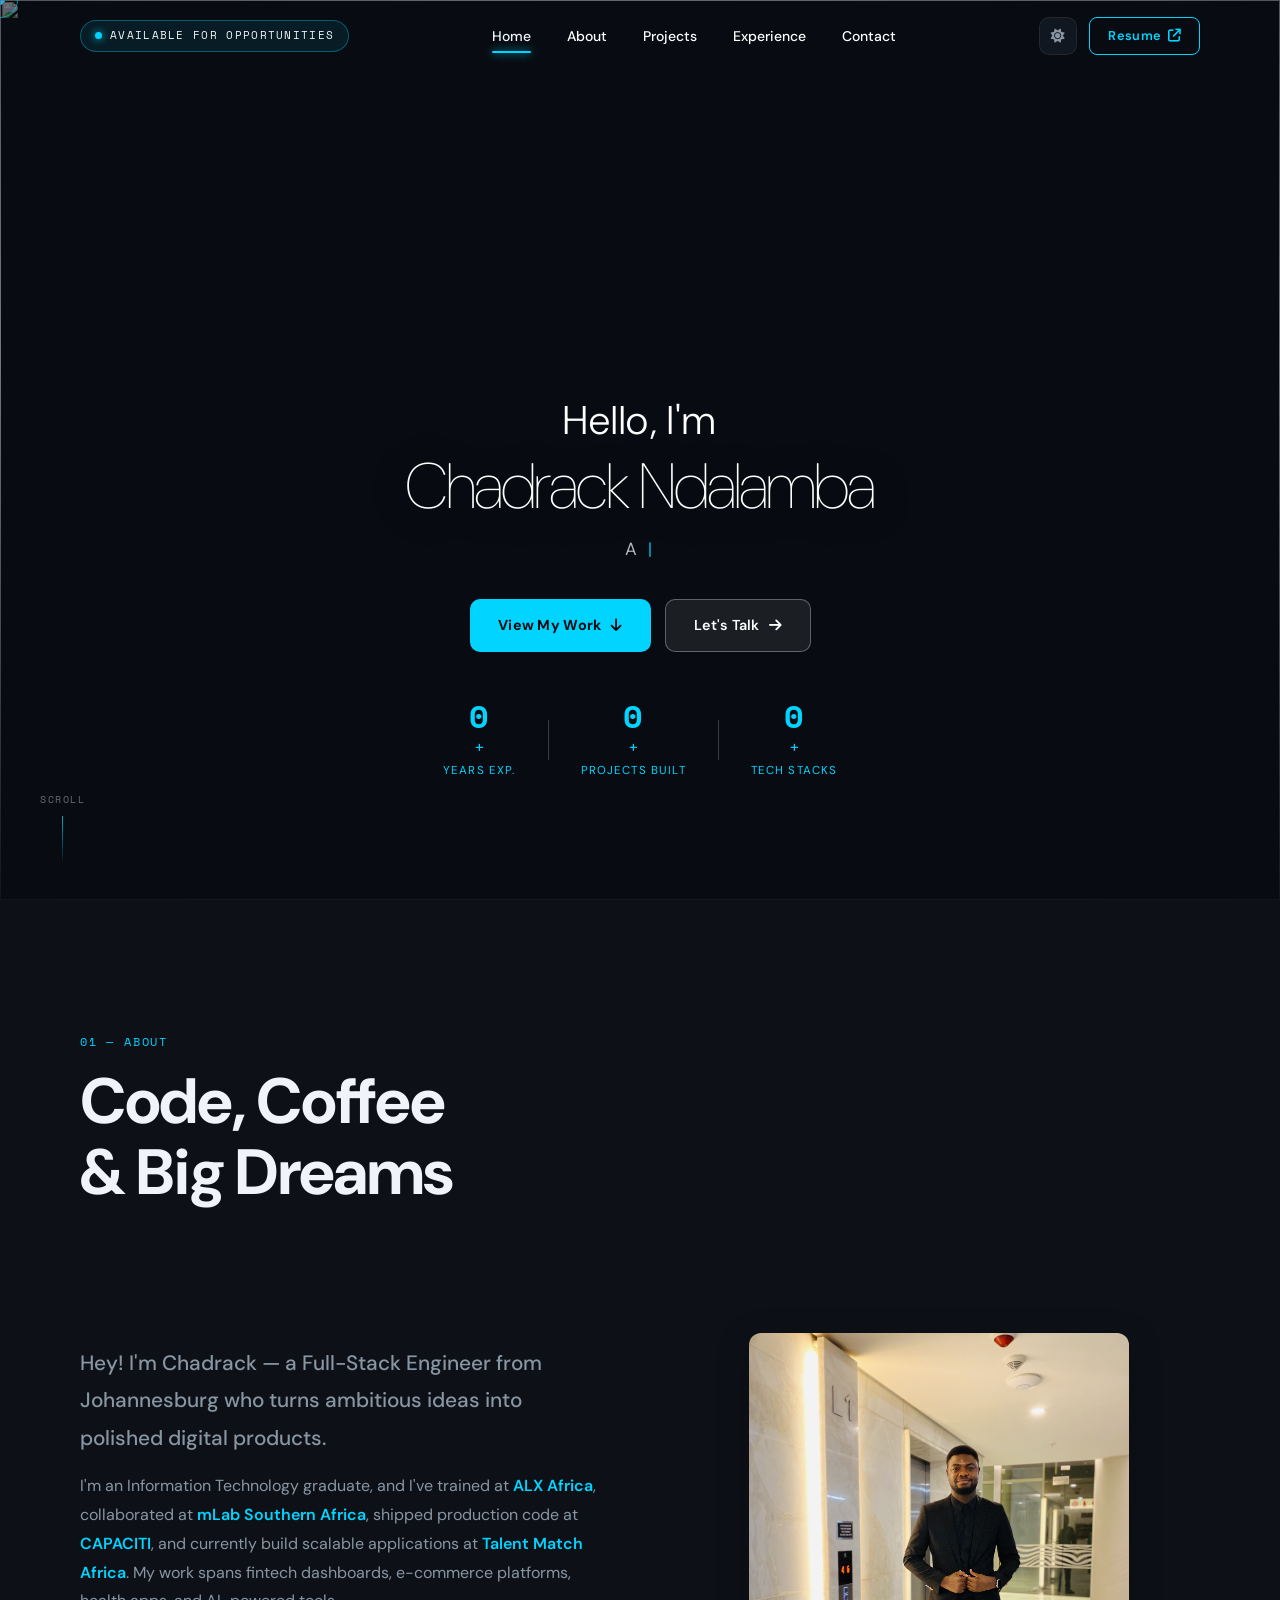
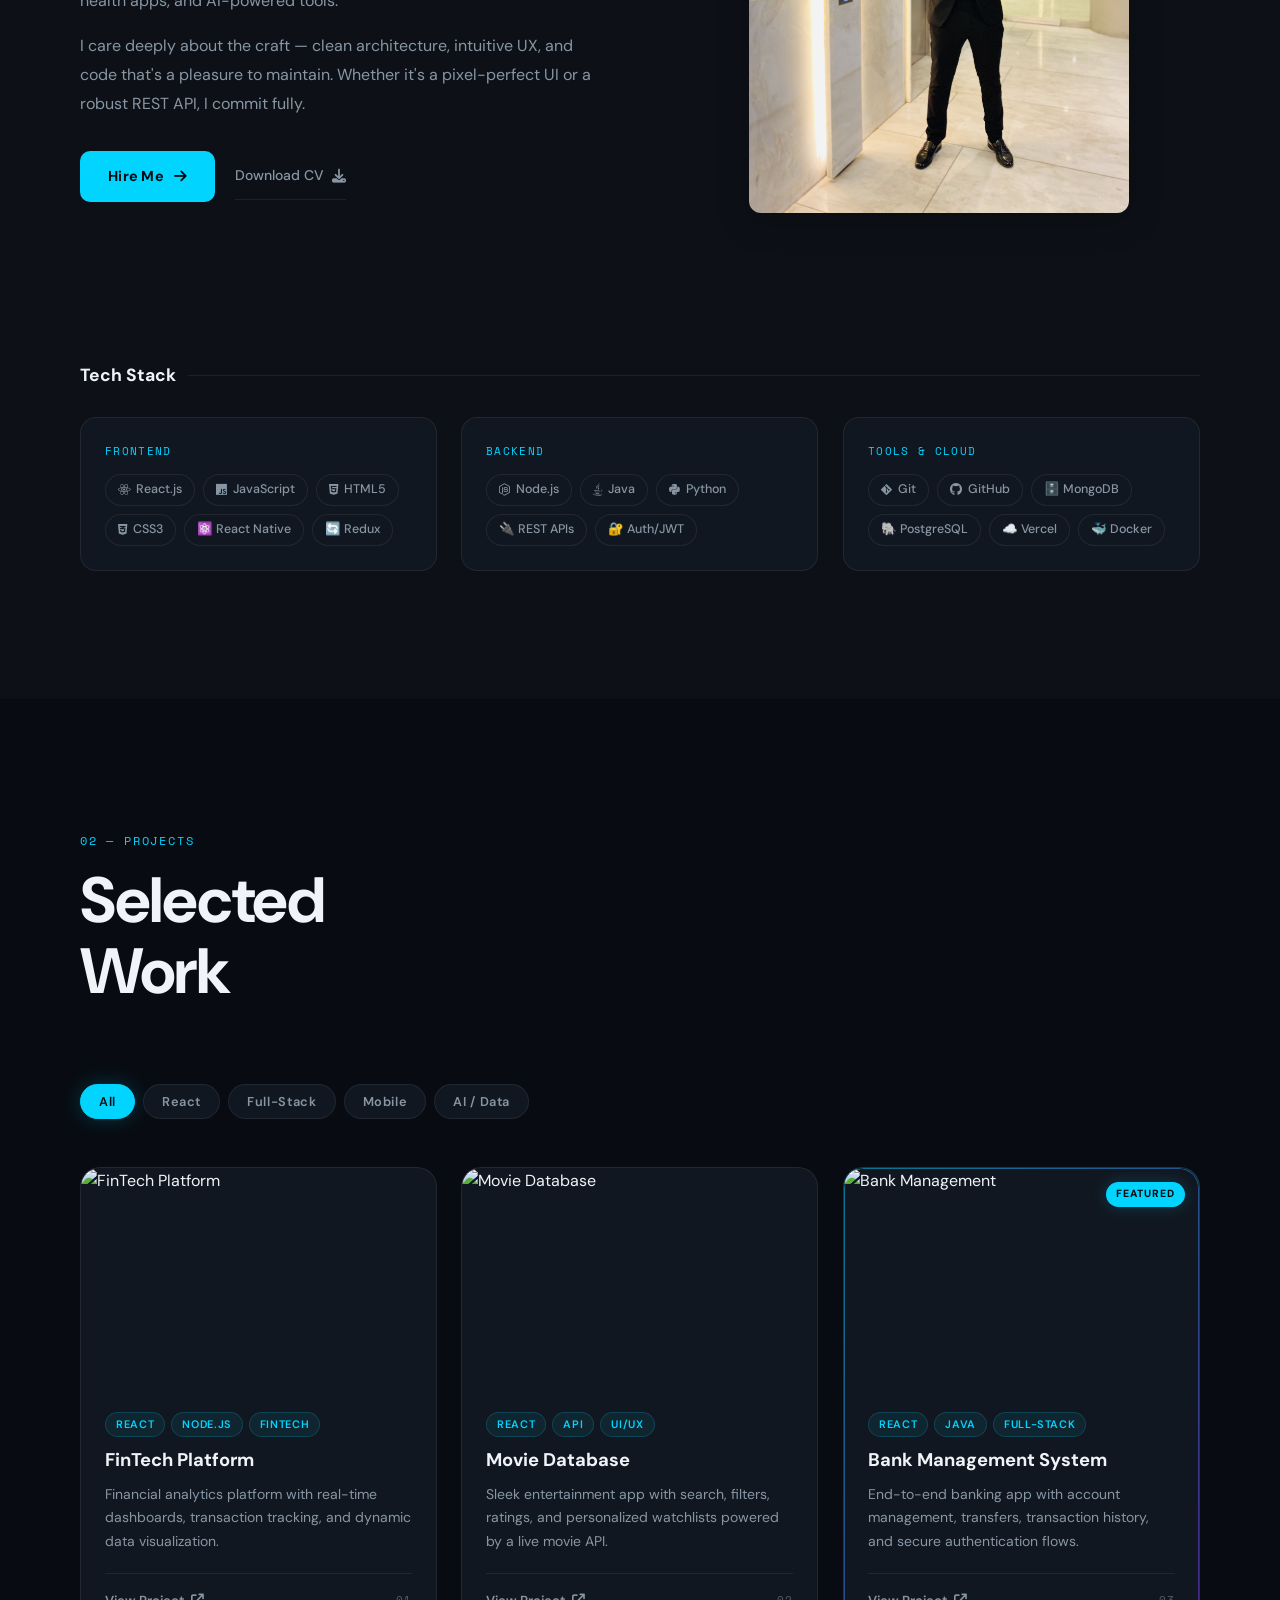
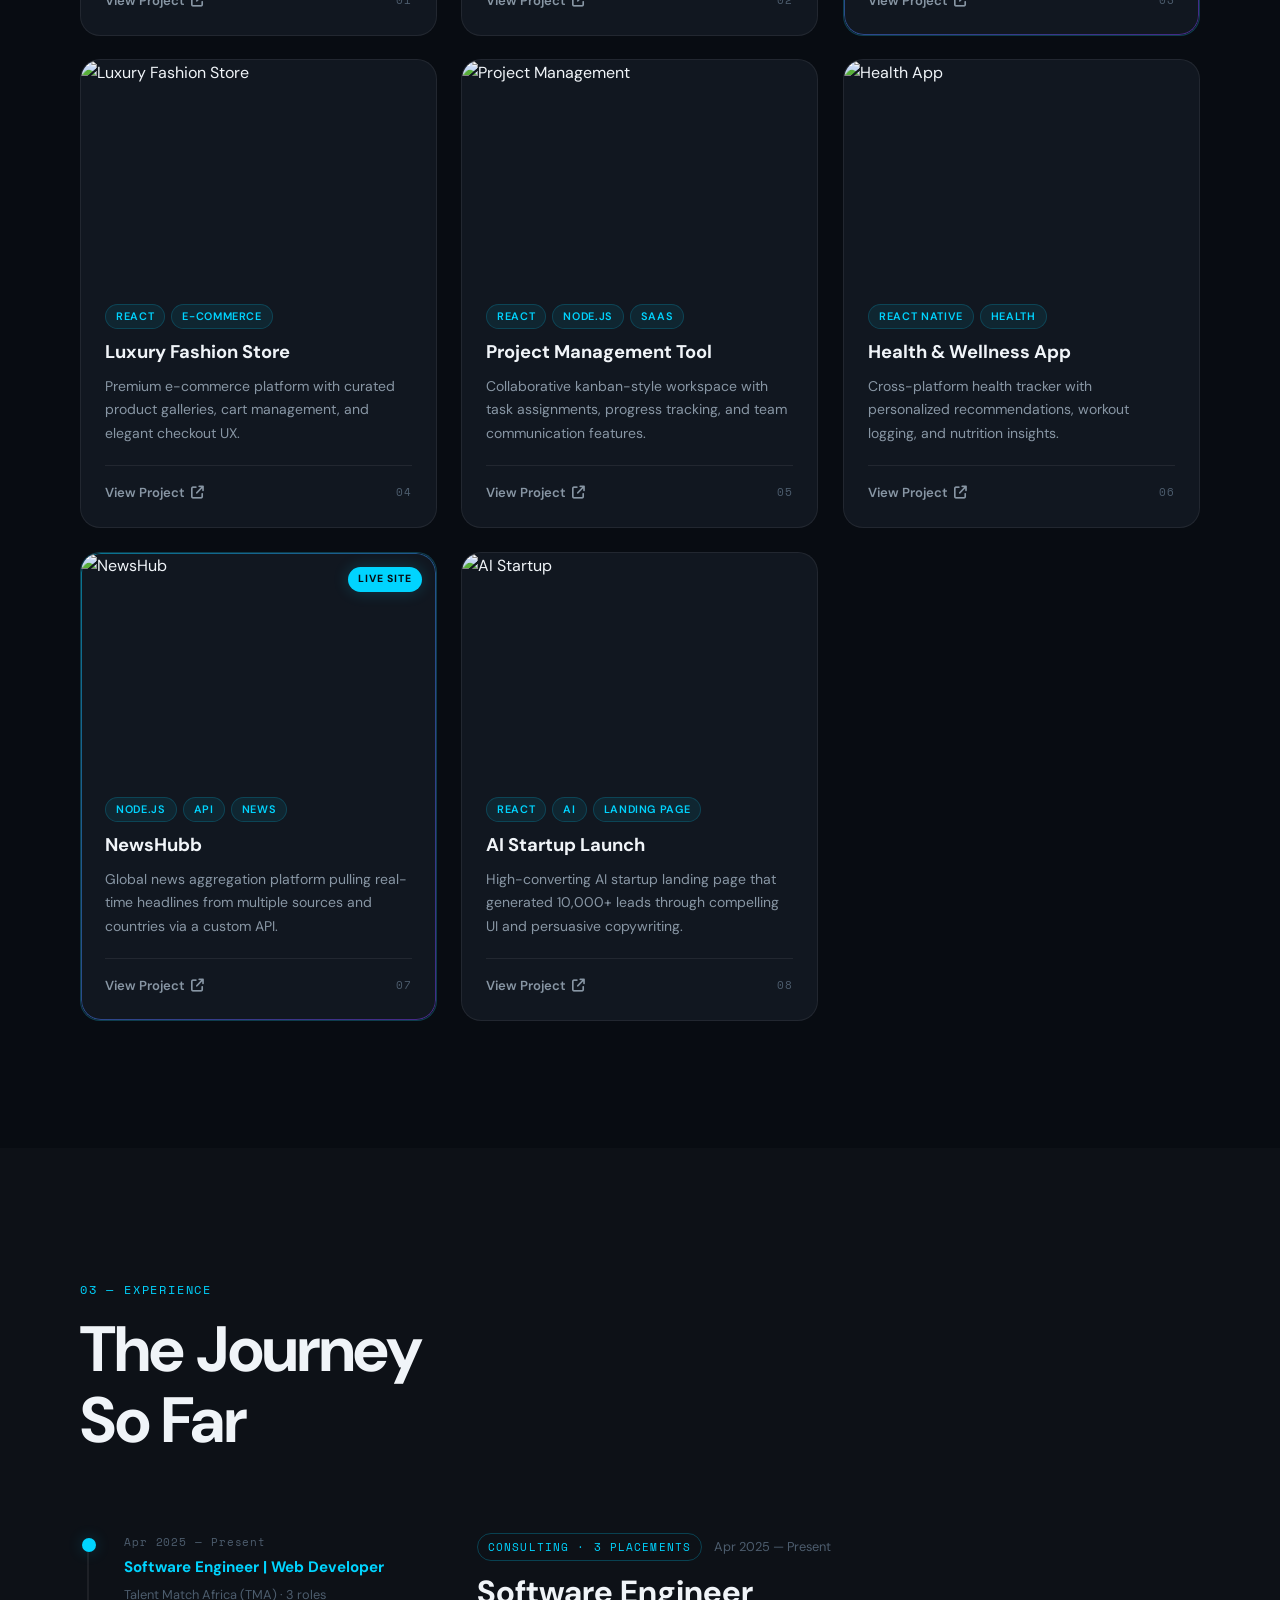
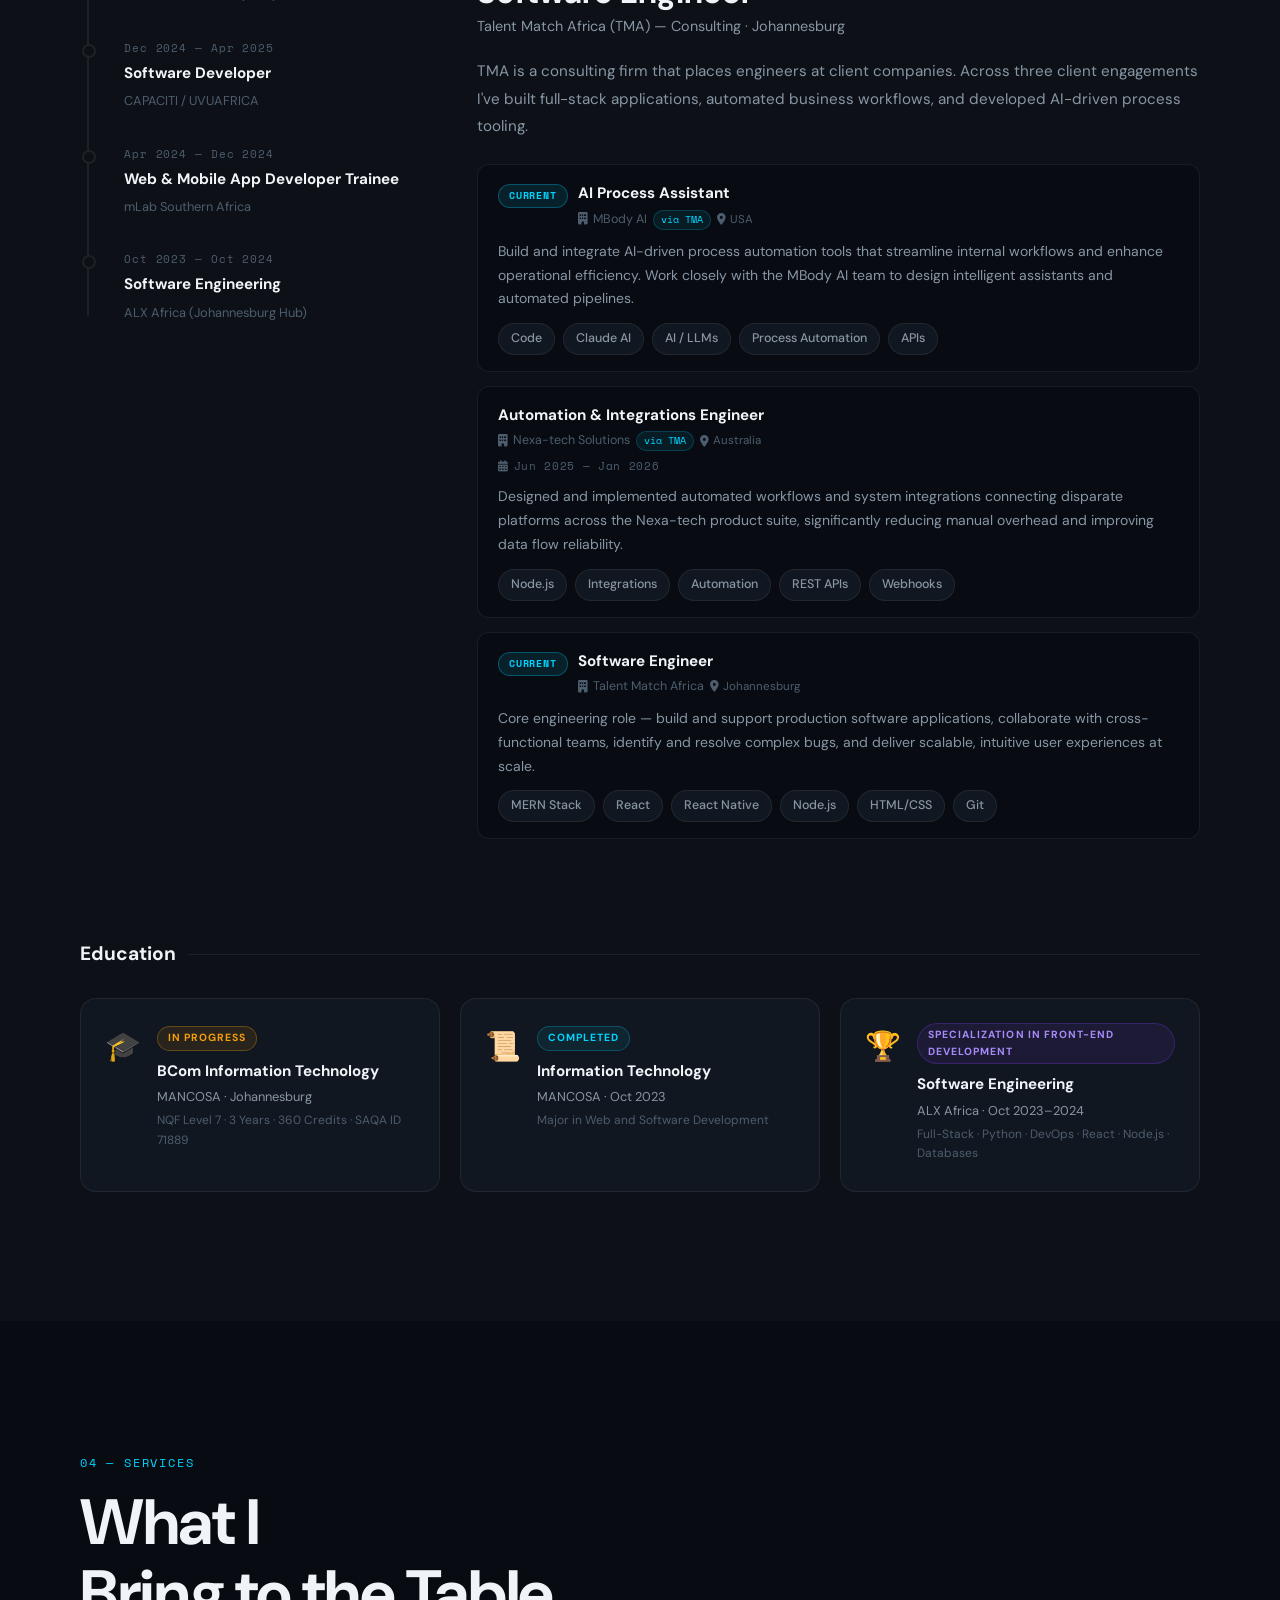
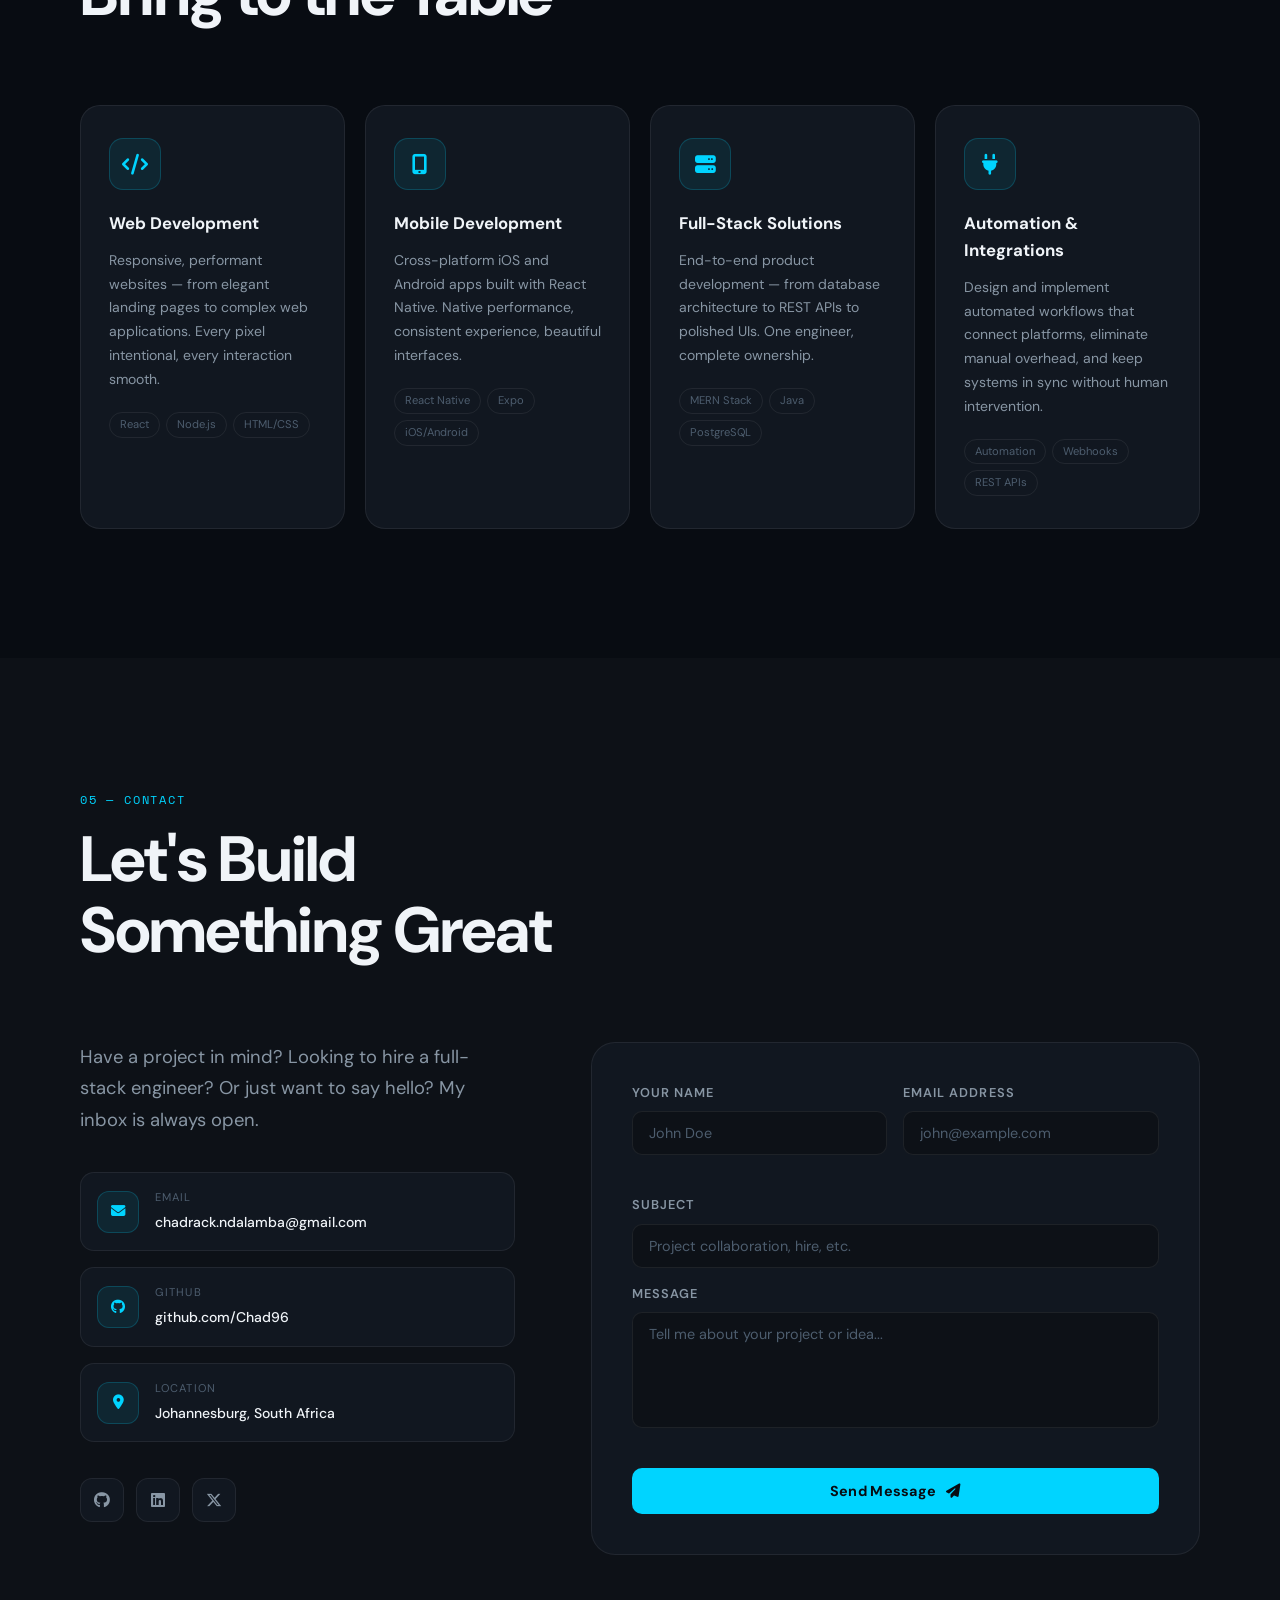
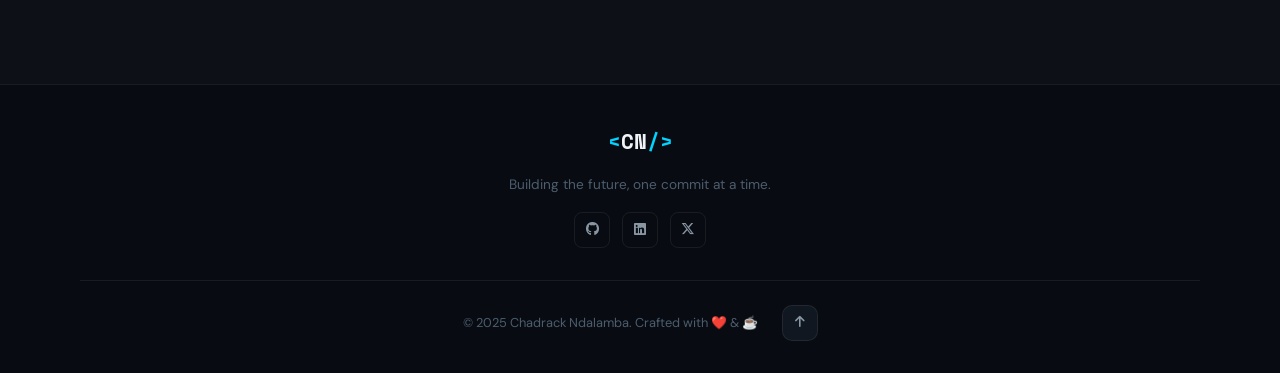
==== commit 0b8eb3b6: "Experience section fixed" ====
--- a/index.html
+++ b/index.html
@@ -565,7 +565,7 @@
             <div class="timeline-dot"></div>
             <div class="timeline-content">
               <span class="timeline-date">Apr 2025 — Present</span>
-              <h3 class="timeline-role">Software Engineer</h3>
+              <h3 class="timeline-role">Software Engineer | Web Developer</h3>
               <span class="timeline-company">Talent Match Africa (TMA) · 3 roles</span>
             </div>
           </div>
@@ -806,12 +806,12 @@
         </div>
         <div class="service-card" data-aos="fade-up" data-aos-delay="400">
           <div class="service-icon">
-            <i class="fas fa-chart-line"></i>
-          </div>
-          <h3>Data &amp; Analytics</h3>
-          <p>Turn raw data into actionable dashboards. Real-time analytics, custom charts, and intelligent reporting systems.</p>
+            <i class="fas fa-plug"></i>
+          </div>
+          <h3>Automation &amp; Integrations</h3>
+          <p>Design and implement automated workflows that connect platforms, eliminate manual overhead, and keep systems in sync without human intervention.</p>
           <div class="service-tags">
-            <span>Python</span><span>APIs</span><span>Dashboards</span>
+            <span>Automation</span><span>Webhooks</span><span>REST APIs</span>
           </div>
         </div>
       </div>
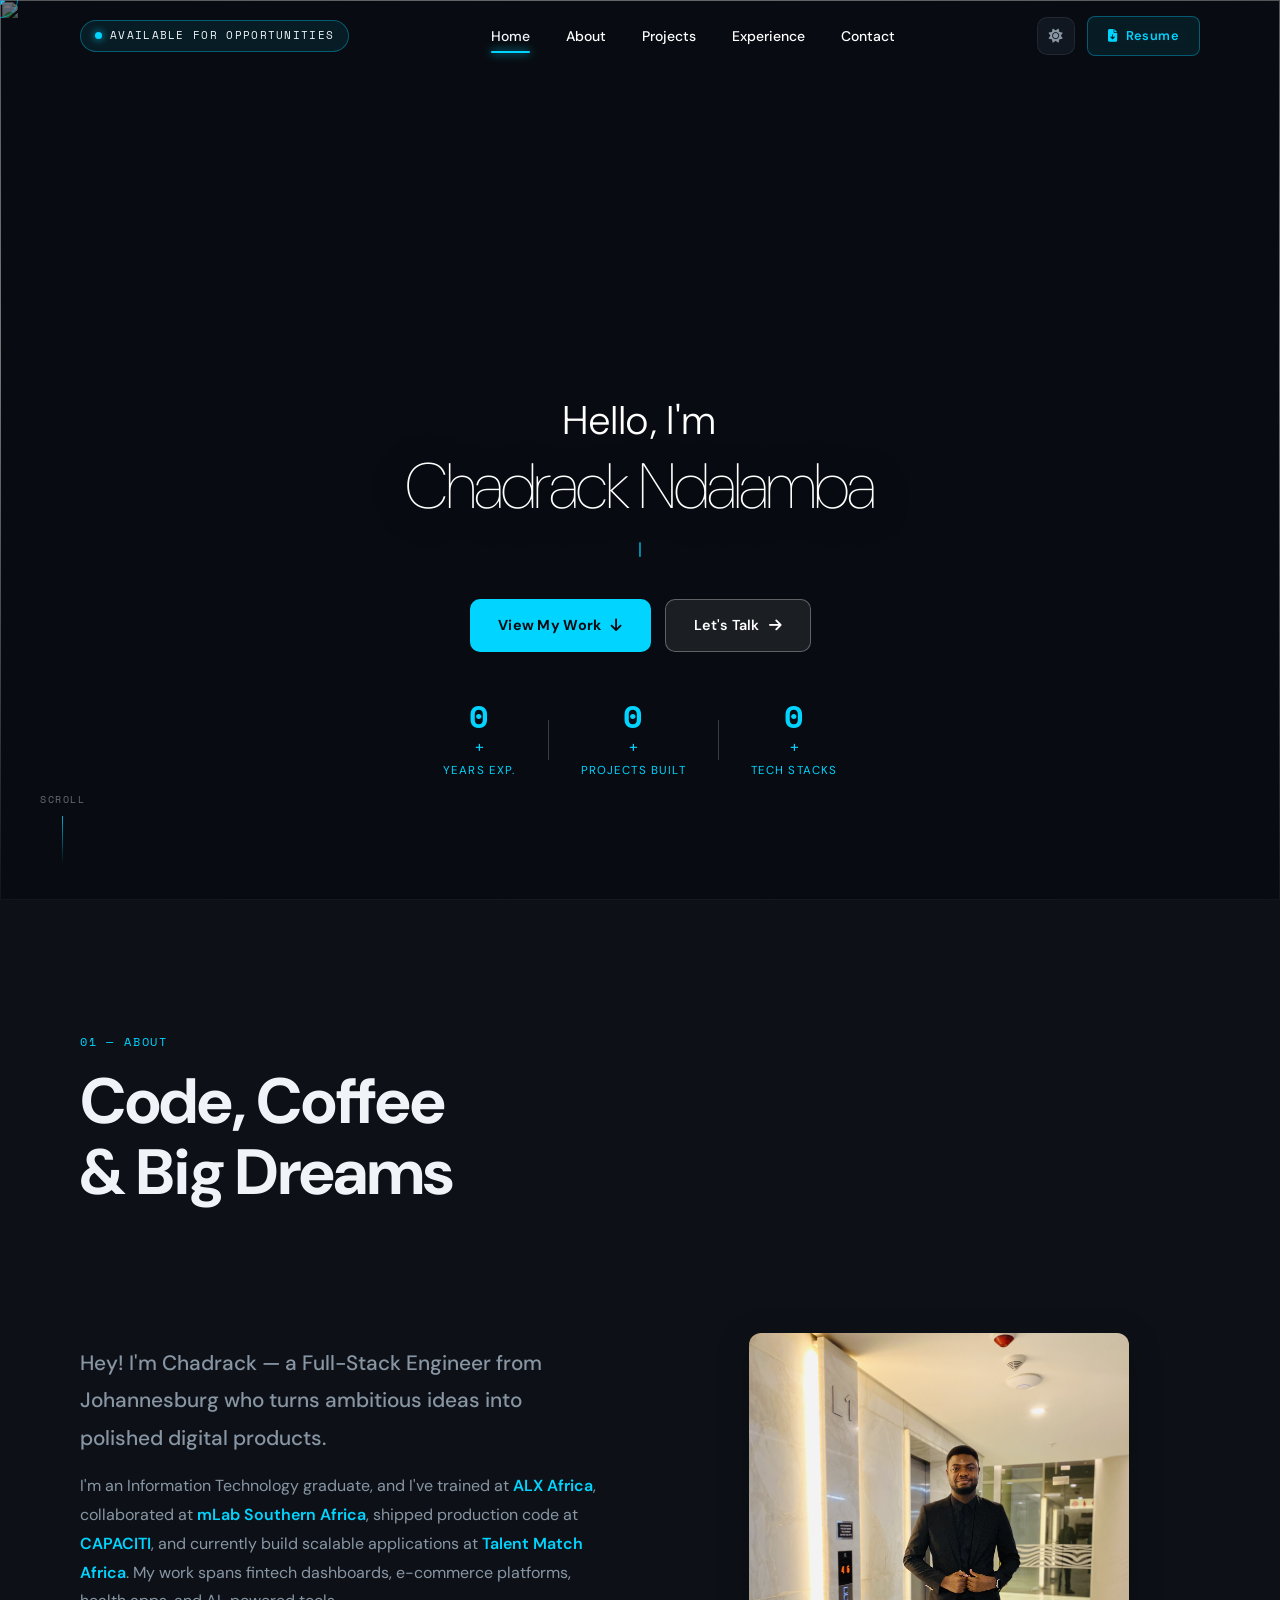
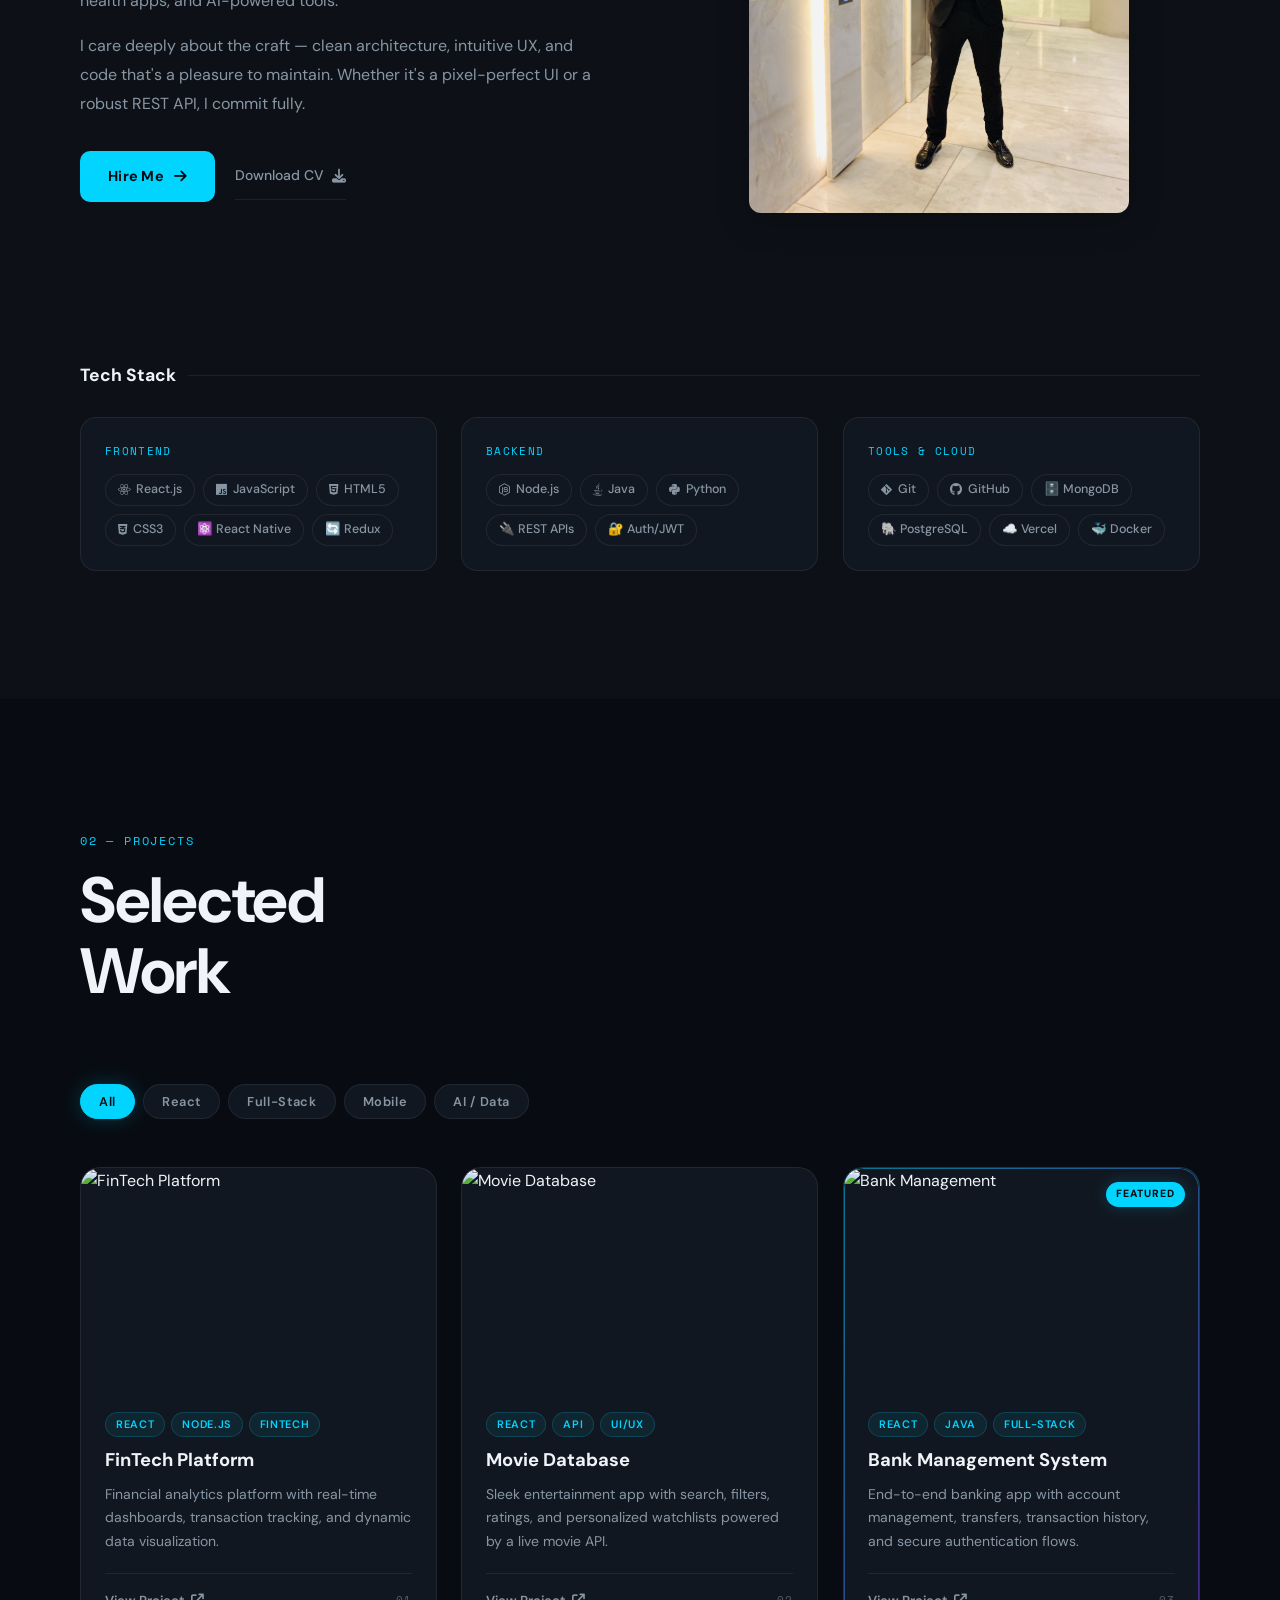
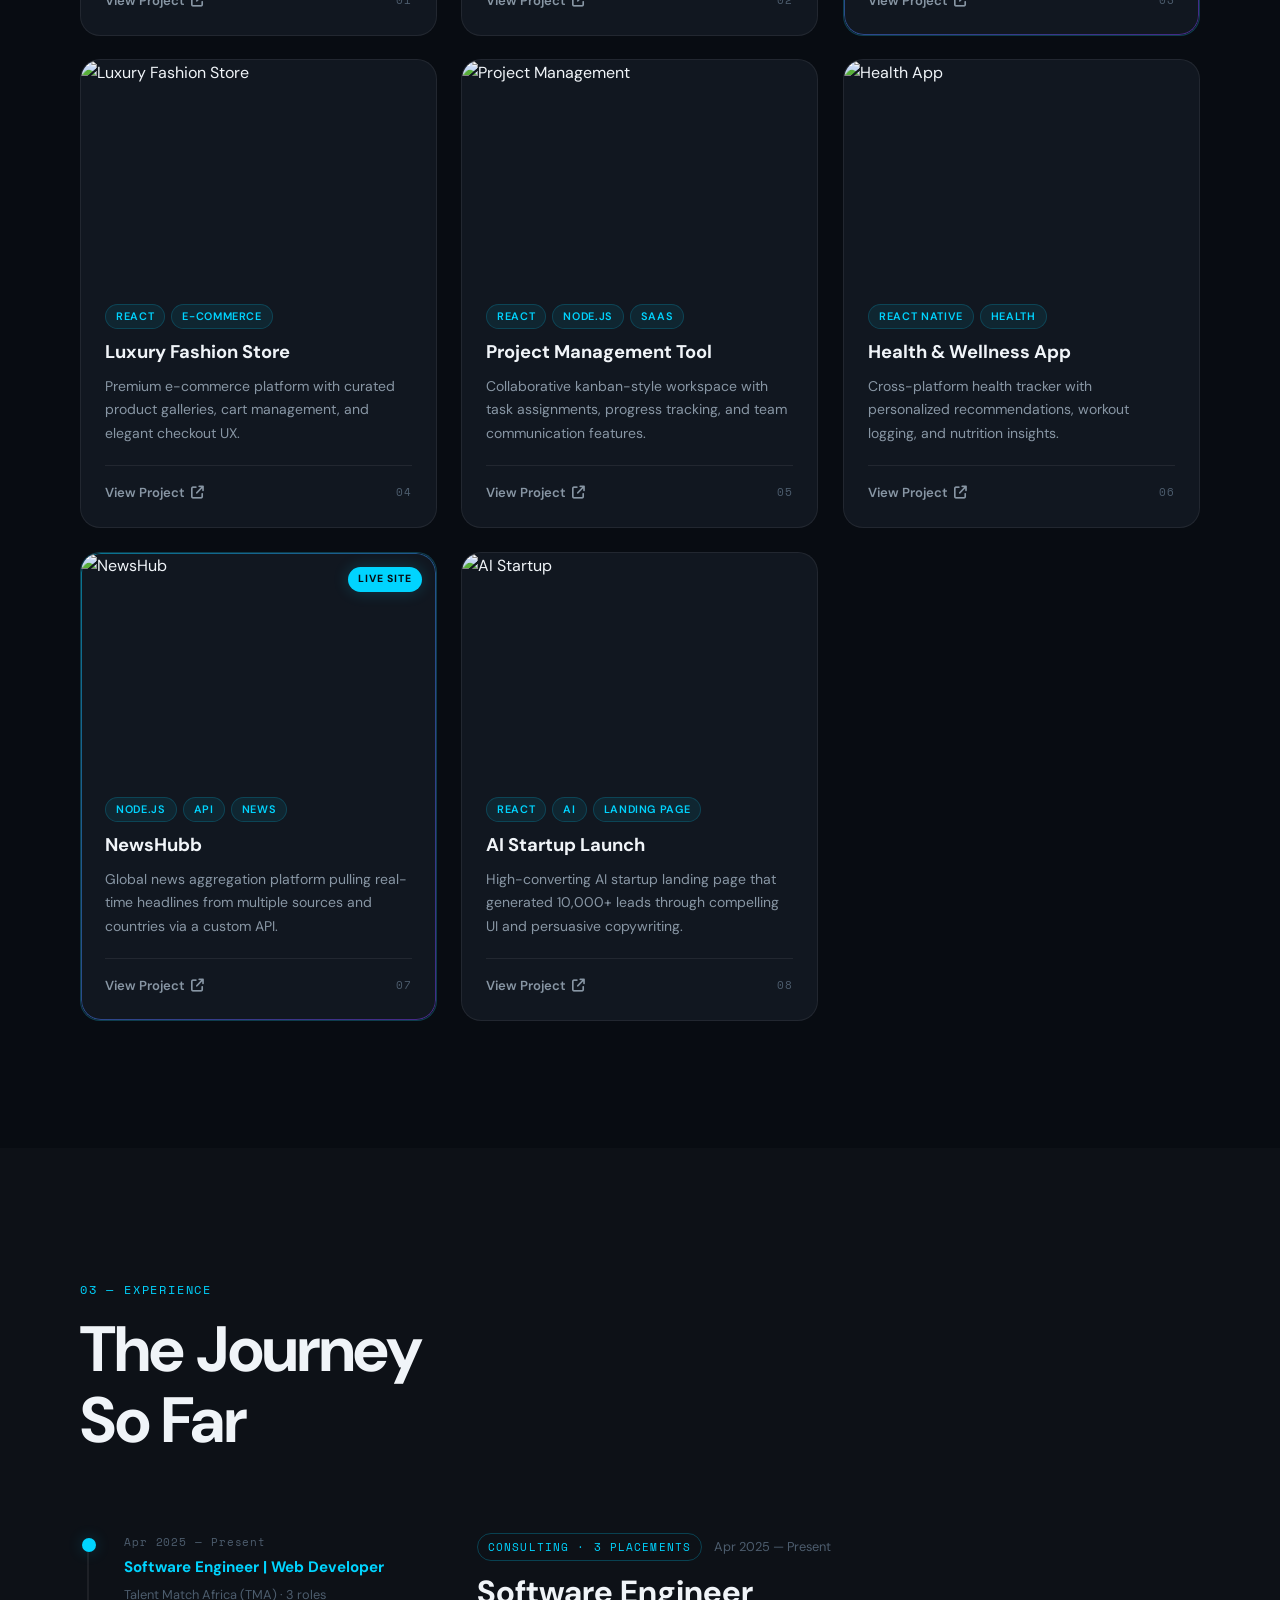
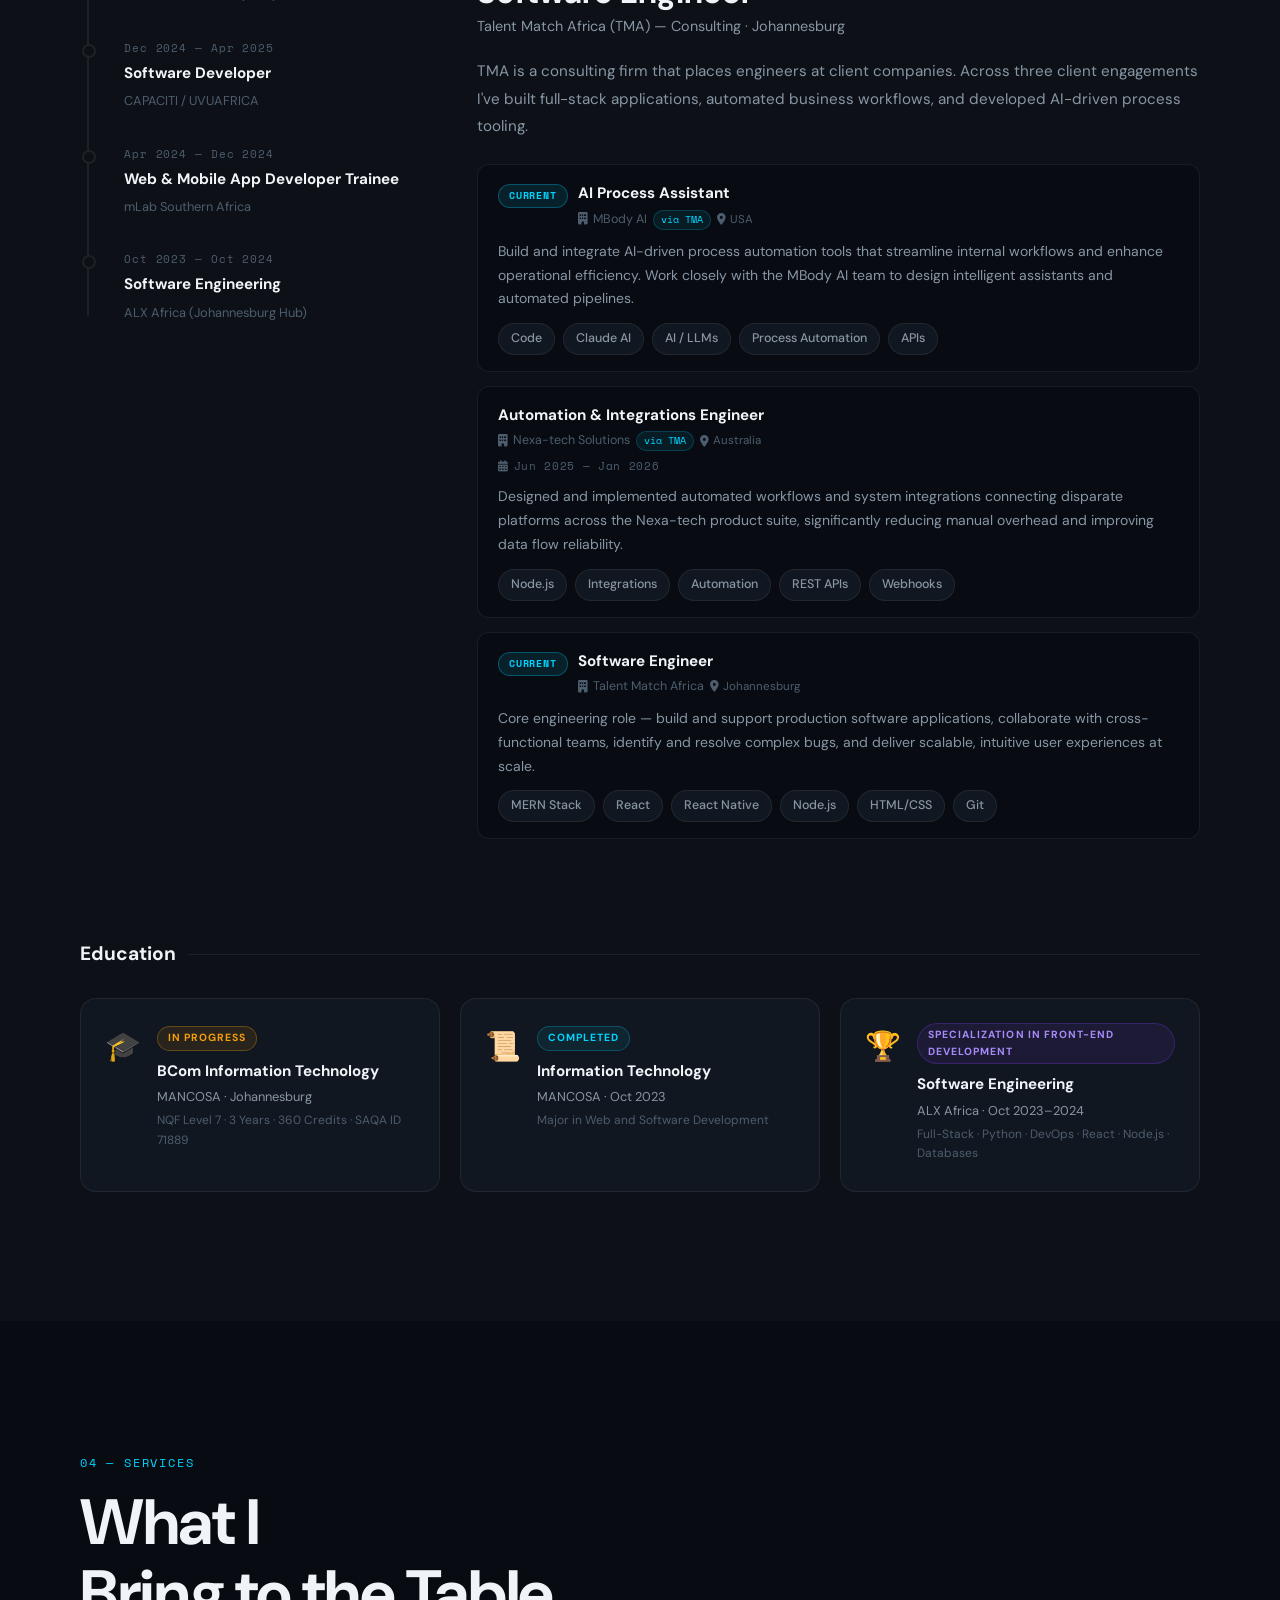
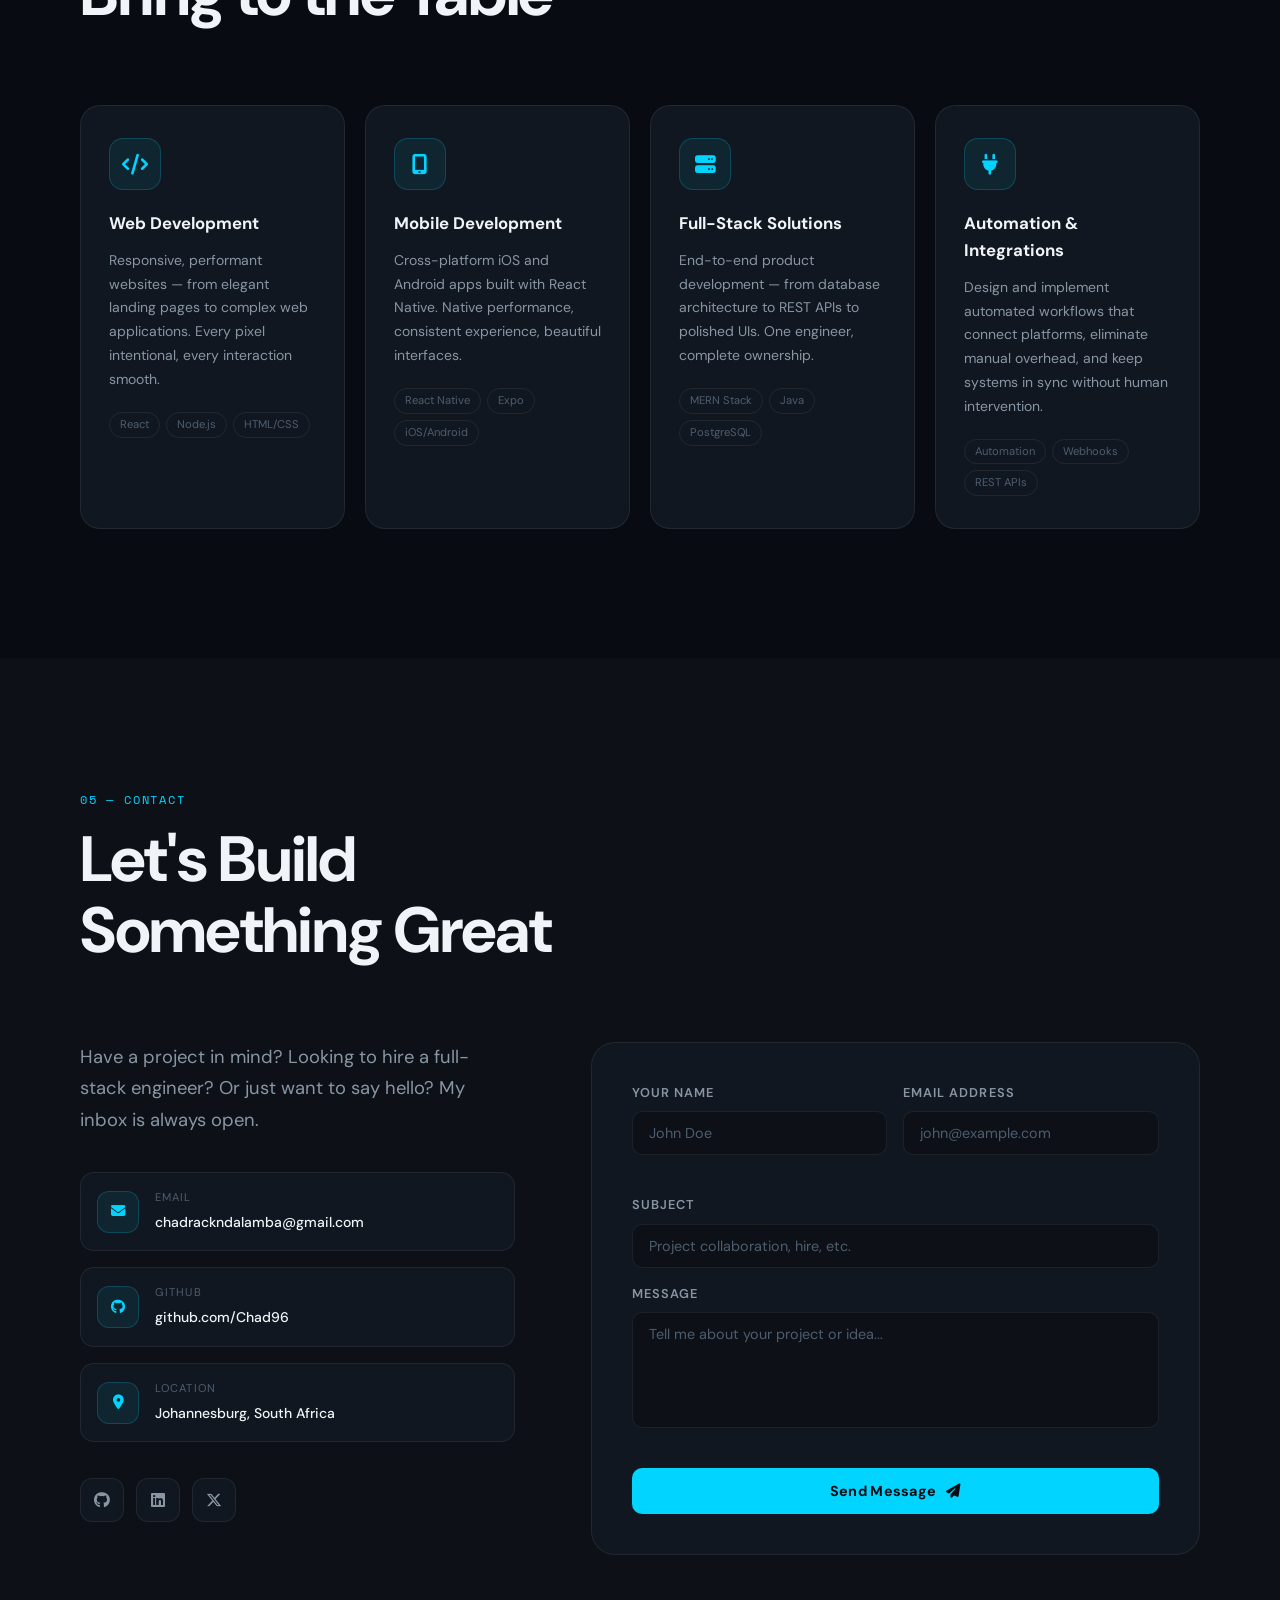
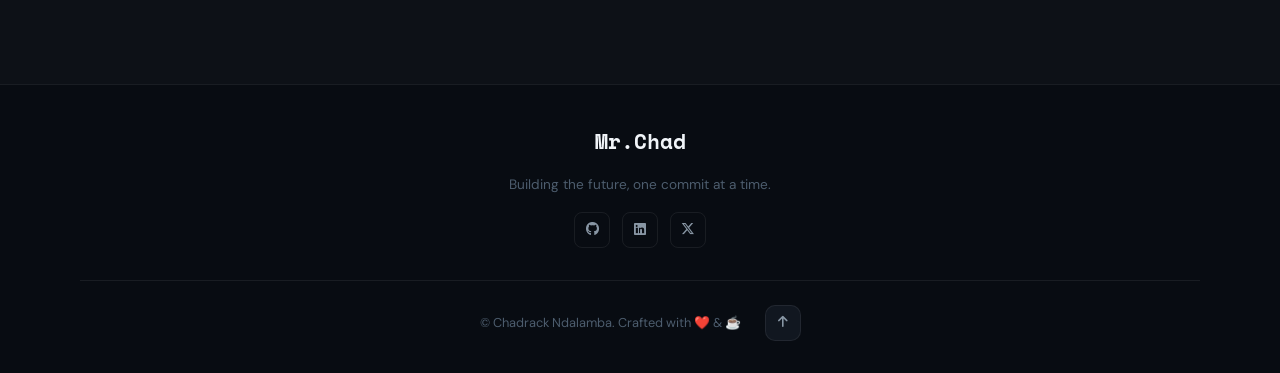
==== commit 2c3b437c: "All issues sorted" ====
--- a/index.html
+++ b/index.html
@@ -3,7 +3,7 @@
 <head>
   <meta charset="UTF-8" />
   <meta name="viewport" content="width=device-width, initial-scale=1.0" />
-  <title>Chadrack Ndalamba — Full-Stack Engineer</title>
+  <title>Chadrack Ndalamba</title>
   <meta name="description" content="Full-Stack Software Engineer crafting premium digital experiences. React, Node.js, Java, Python." />
 
   <!-- Fonts -->
@@ -26,7 +26,7 @@
   ═══════════════════════════════════════════ -->
   <div id="loader">
     <div class="loader-inner">
-      <div class="loader-logo">Mr. Chad</div>
+      <div class="loader-logo">Mr.Chad</div>
       <div class="loader-bar"><span></span></div>
     </div>
   </div>
@@ -64,8 +64,8 @@
         <button id="theme-toggle" aria-label="Toggle theme">
           <i class="fas fa-sun" id="theme-icon"></i>
         </button>
-        <a href="https://final-portfolio-online.vercel.app/cv/latest.pdf" class="btn-nav" target="_blank">
-          Resume <i class="fas fa-arrow-up-right-from-square"></i>
+        <a href="https://final-portfolio-online.vercel.app/cv/latest.pdf" class="btn-nav" target="_blank" rel="noopener">
+          <i class="fas fa-file-arrow-down"></i> Resume
         </a>
         <button id="hamburger" aria-label="Menu">
           <span></span><span></span><span></span>
@@ -129,7 +129,6 @@
 
       <!-- Typed role -->
       <div class="hero-role" data-aos="fade-up" data-aos-delay="460">
-        <span class="role-prefix">A </span>
         <span id="typed-text" class="typed"></span>
         <span class="cursor-blink">|</span>
       </div>
@@ -837,7 +836,7 @@
               <div class="contact-icon"><i class="fas fa-envelope"></i></div>
               <div>
                 <span class="contact-label">Email</span>
-                <span class="contact-value">chadrack.ndalamba@gmail.com</span>
+                <span class="contact-value">chadrackndalamba@gmail.com</span>
               </div>
             </a>
             <a href="https://github.com/Chad96" target="_blank" class="contact-item">
@@ -869,7 +868,7 @@
           </div>
         </div>
 
-        <form class="contact-form" data-aos="fade-left" id="contact-form" novalidate>
+        <form class="contact-form" data-aos="fade-left" id="contact-form" action="https://formspree.io/f/mnnjvgyo" method="POST" novalidate>
           <div class="form-row">
             <div class="form-group">
               <label for="name">Your Name</label>
@@ -908,7 +907,7 @@
     <div class="container">
       <div class="footer-top">
         <a href="#home" class="footer-logo">
-          <span class="logo-bracket">&lt;</span>CN<span class="logo-bracket">/&gt;</span>
+          Mr.Chad
         </a>
         <p class="footer-tagline">Building the future, one commit at a time.</p>
         <div class="footer-socials">
@@ -918,7 +917,7 @@
         </div>
       </div>
       <div class="footer-bottom">
-        <span class="footer-copy">© 2025 Chadrack Ndalamba. Crafted with ❤️ &amp; ☕</span>
+        <span class="footer-copy">© <span id="copyright-year"></span> Chadrack Ndalamba. Crafted with ❤️ &amp; ☕</span>
         <a href="#home" class="back-to-top" aria-label="Back to top">
           <i class="fas fa-arrow-up"></i>
         </a>
@@ -929,5 +928,11 @@
   <!-- Scripts -->
   <script src="https://cdnjs.cloudflare.com/ajax/libs/aos/2.3.4/aos.js"></script>
   <script src="script.js"></script>
+
+  <!-- WhatsApp Widget -->
+  <script src="https://static.elfsight.com/platform/platform.js" async></script>
+  <div style="position:fixed;bottom:20px;right:20px;z-index:9999;">
+    <div class="elfsight-app-0e2953bf-523e-4c5f-ae1b-1fa31fd00fde" data-elfsight-app-lazy></div>
+  </div>
 </body>
 </html>
--- a/styles.css
+++ b/styles.css
@@ -386,19 +386,23 @@
   font-weight: 600;
   letter-spacing: 0.03em;
   color: var(--accent);
-  border: 1px solid var(--accent);
-  padding: 8px 18px;
+  background: var(--accent-dim);
+  border: 1px solid rgba(0, 212, 255, 0.35);
+  padding: 9px 20px;
   border-radius: 8px;
   transition: all var(--transition);
   display: flex;
   align-items: center;
-  gap: 6px;
+  gap: 7px;
+  backdrop-filter: blur(8px);
+  -webkit-backdrop-filter: blur(8px);
 }
 
 .btn-nav:hover {
-  background: var(--accent);
-  color: var(--bg-primary);
-  box-shadow: 0 0 24px var(--accent-glow);
+  background: rgba(0, 212, 255, 0.18);
+  border-color: var(--accent);
+  box-shadow: 0 0 20px rgba(0, 212, 255, 0.3);
+  transform: translateY(-2px);
 }
 
 /* Hamburger */
@@ -1016,8 +1020,7 @@
   50% { transform: translateY(-6px); }
 }
 
-/* Skills */
-.skills-section { }
+
 
 .skills-title {
   font-size: 1.1rem;
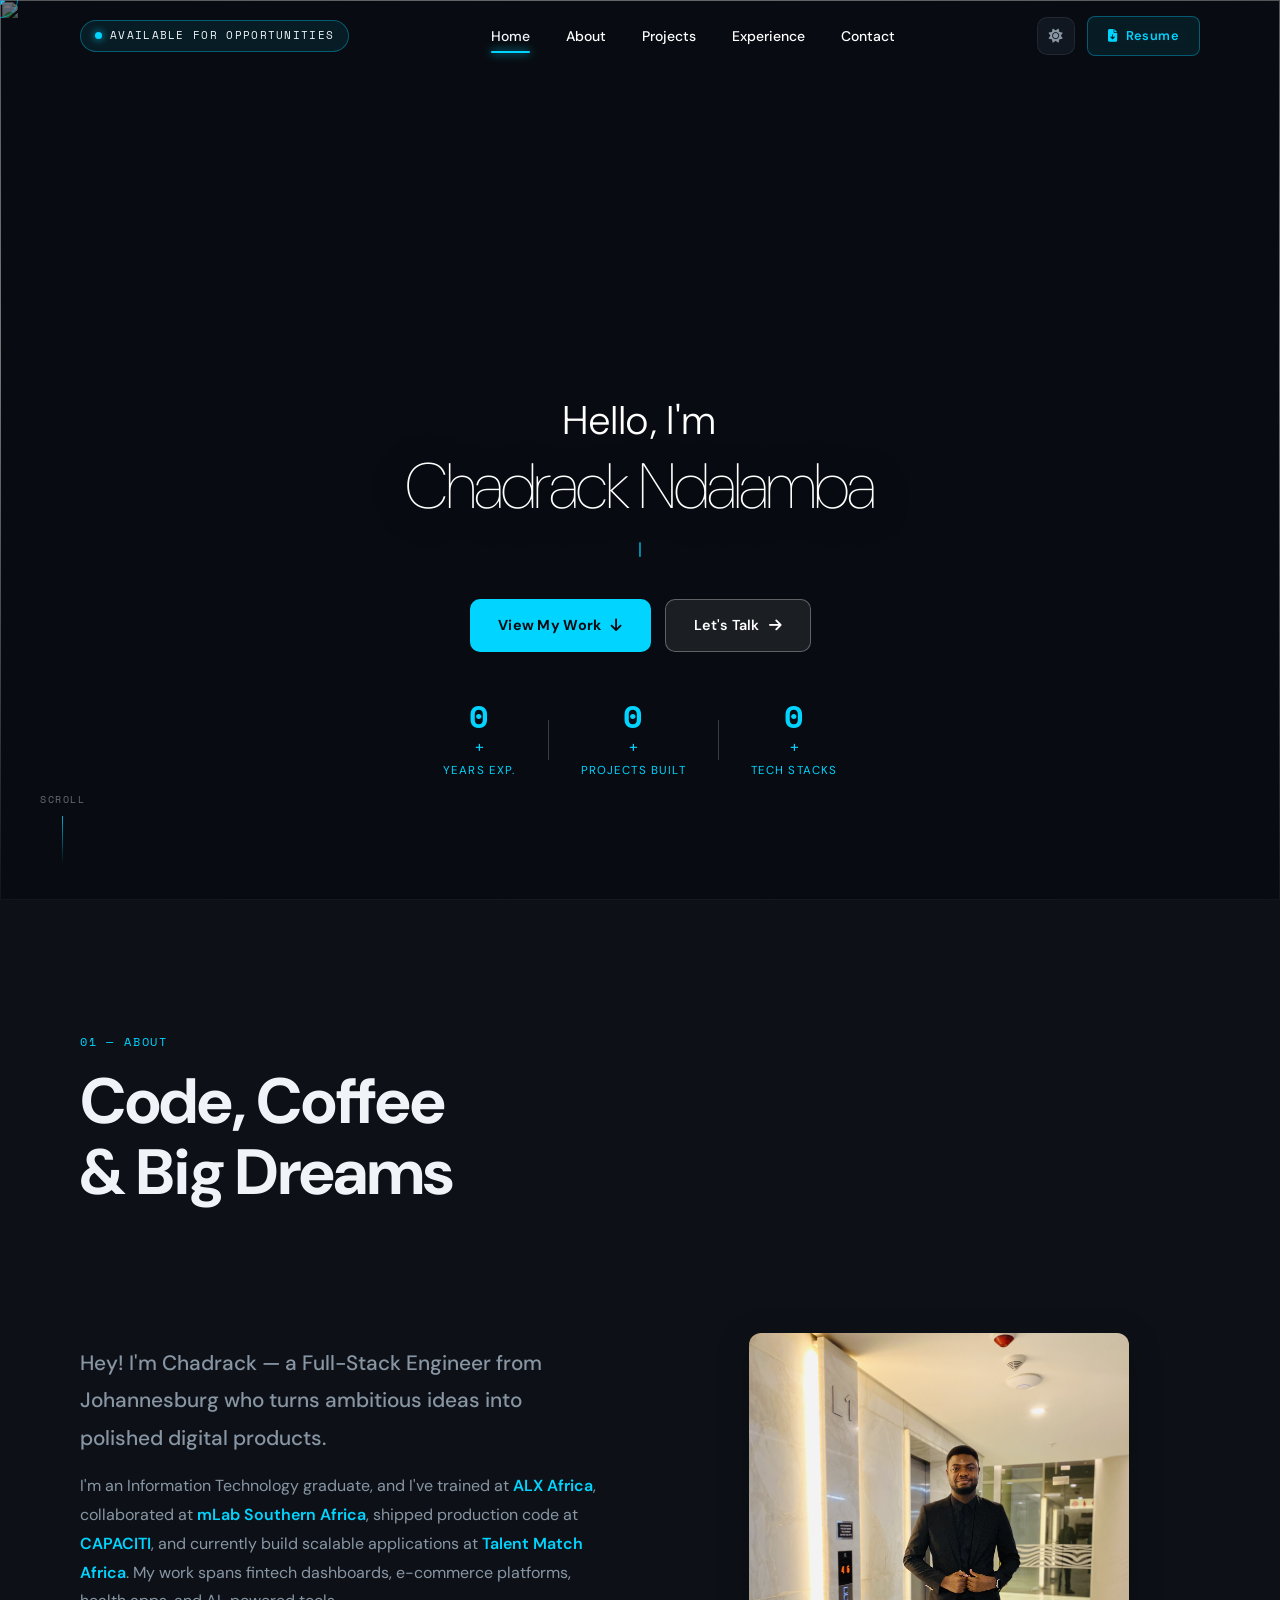
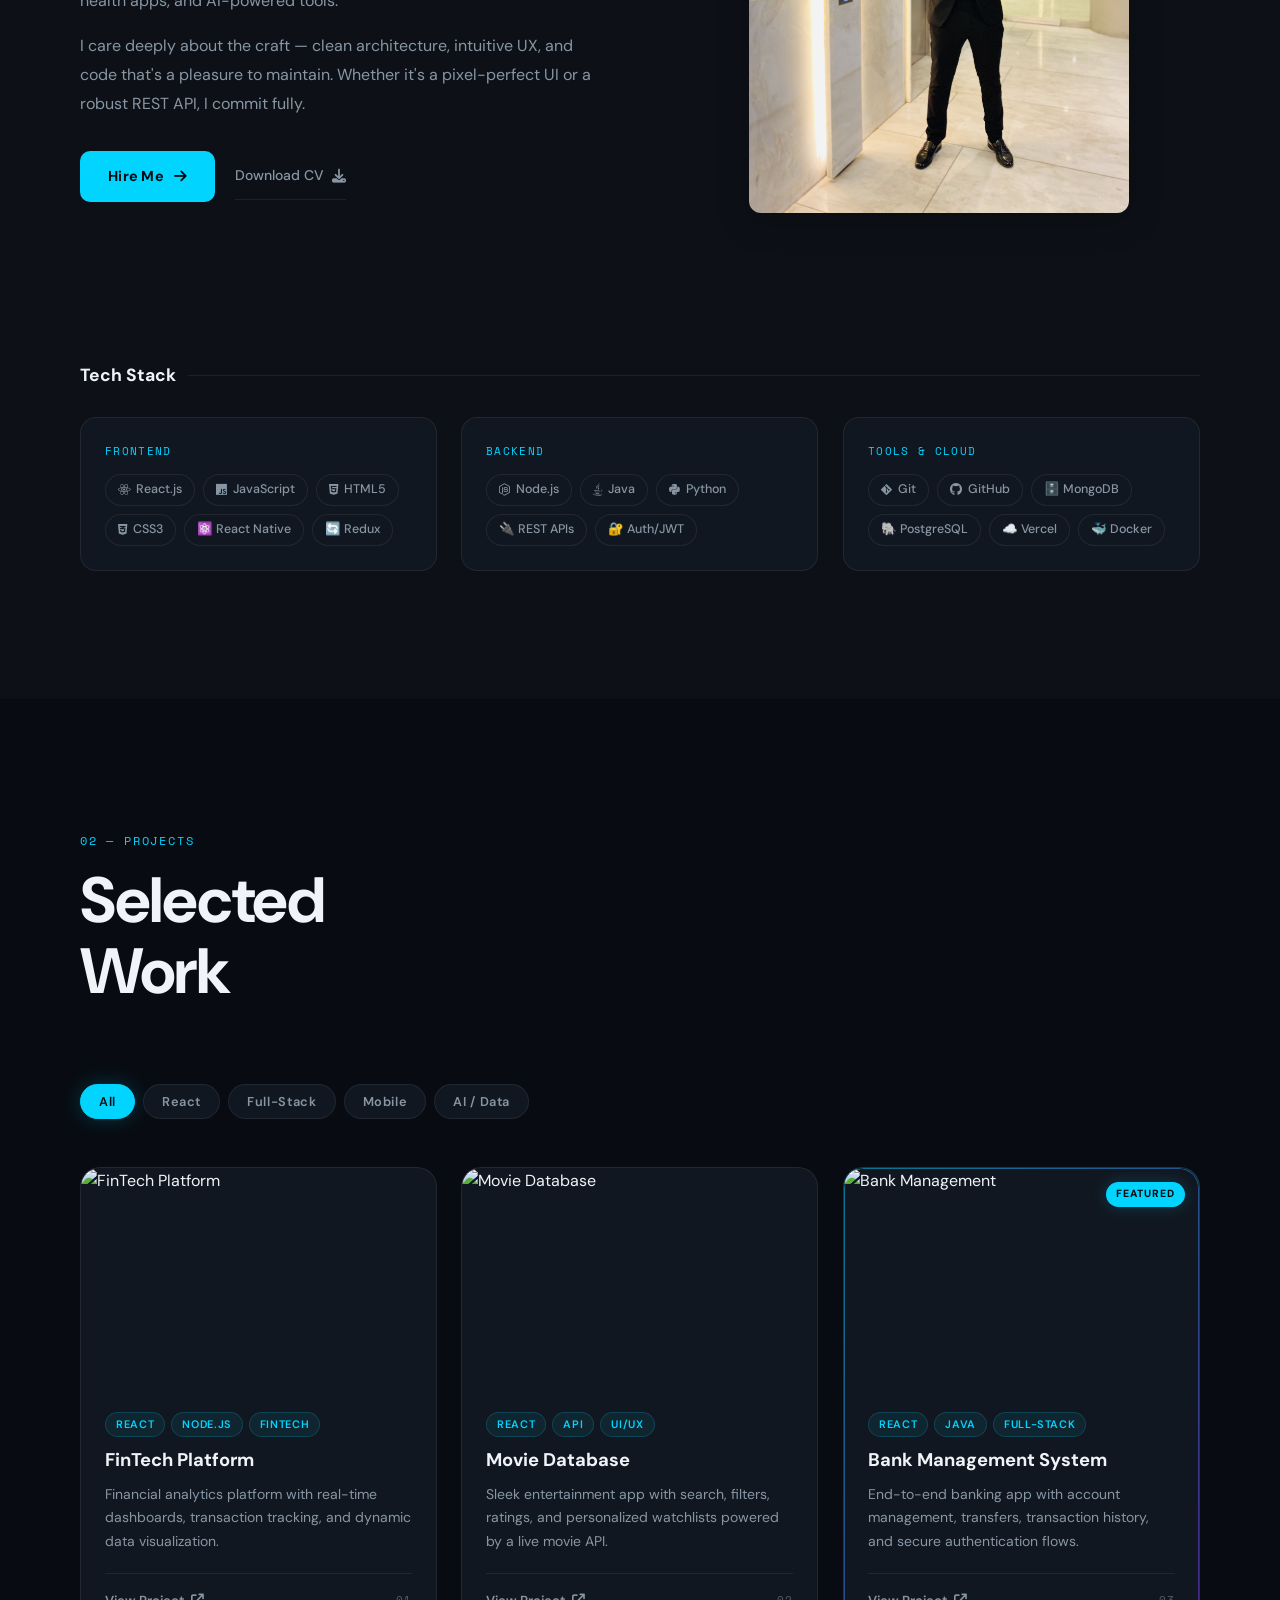
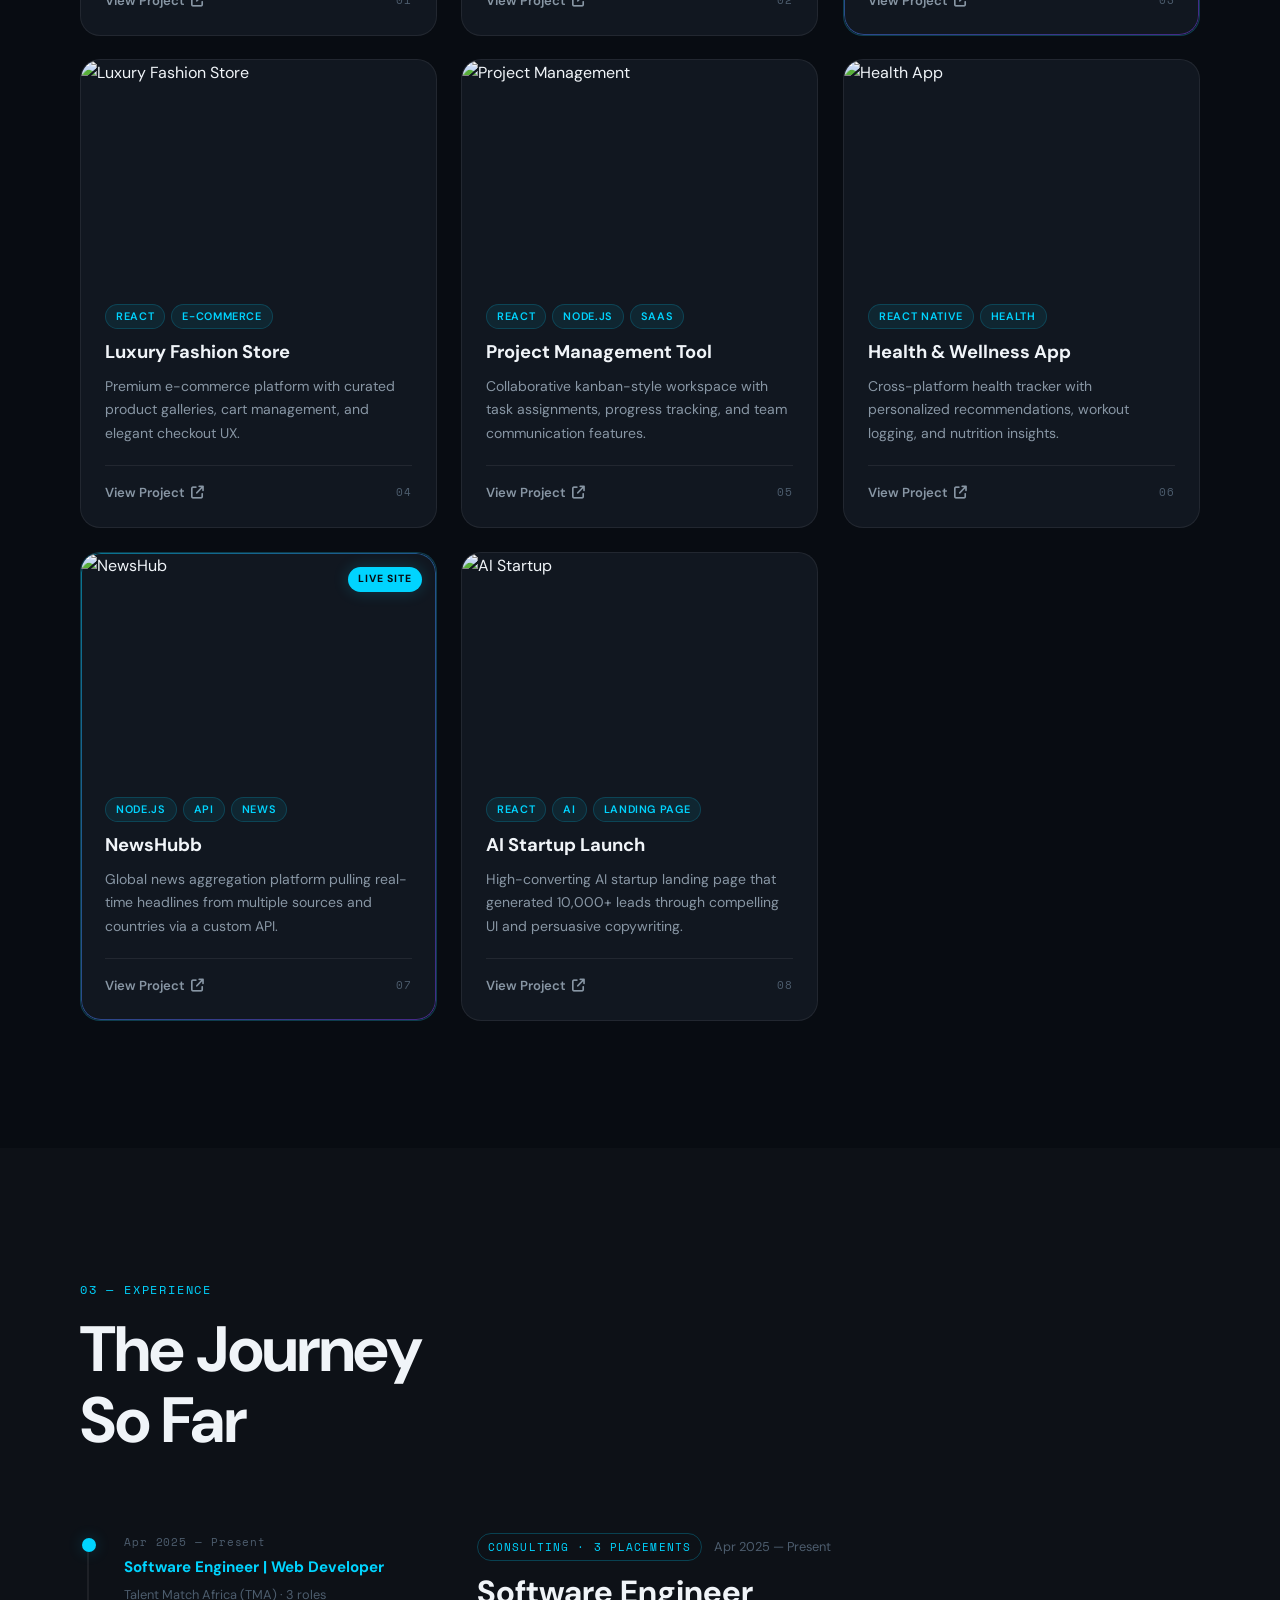
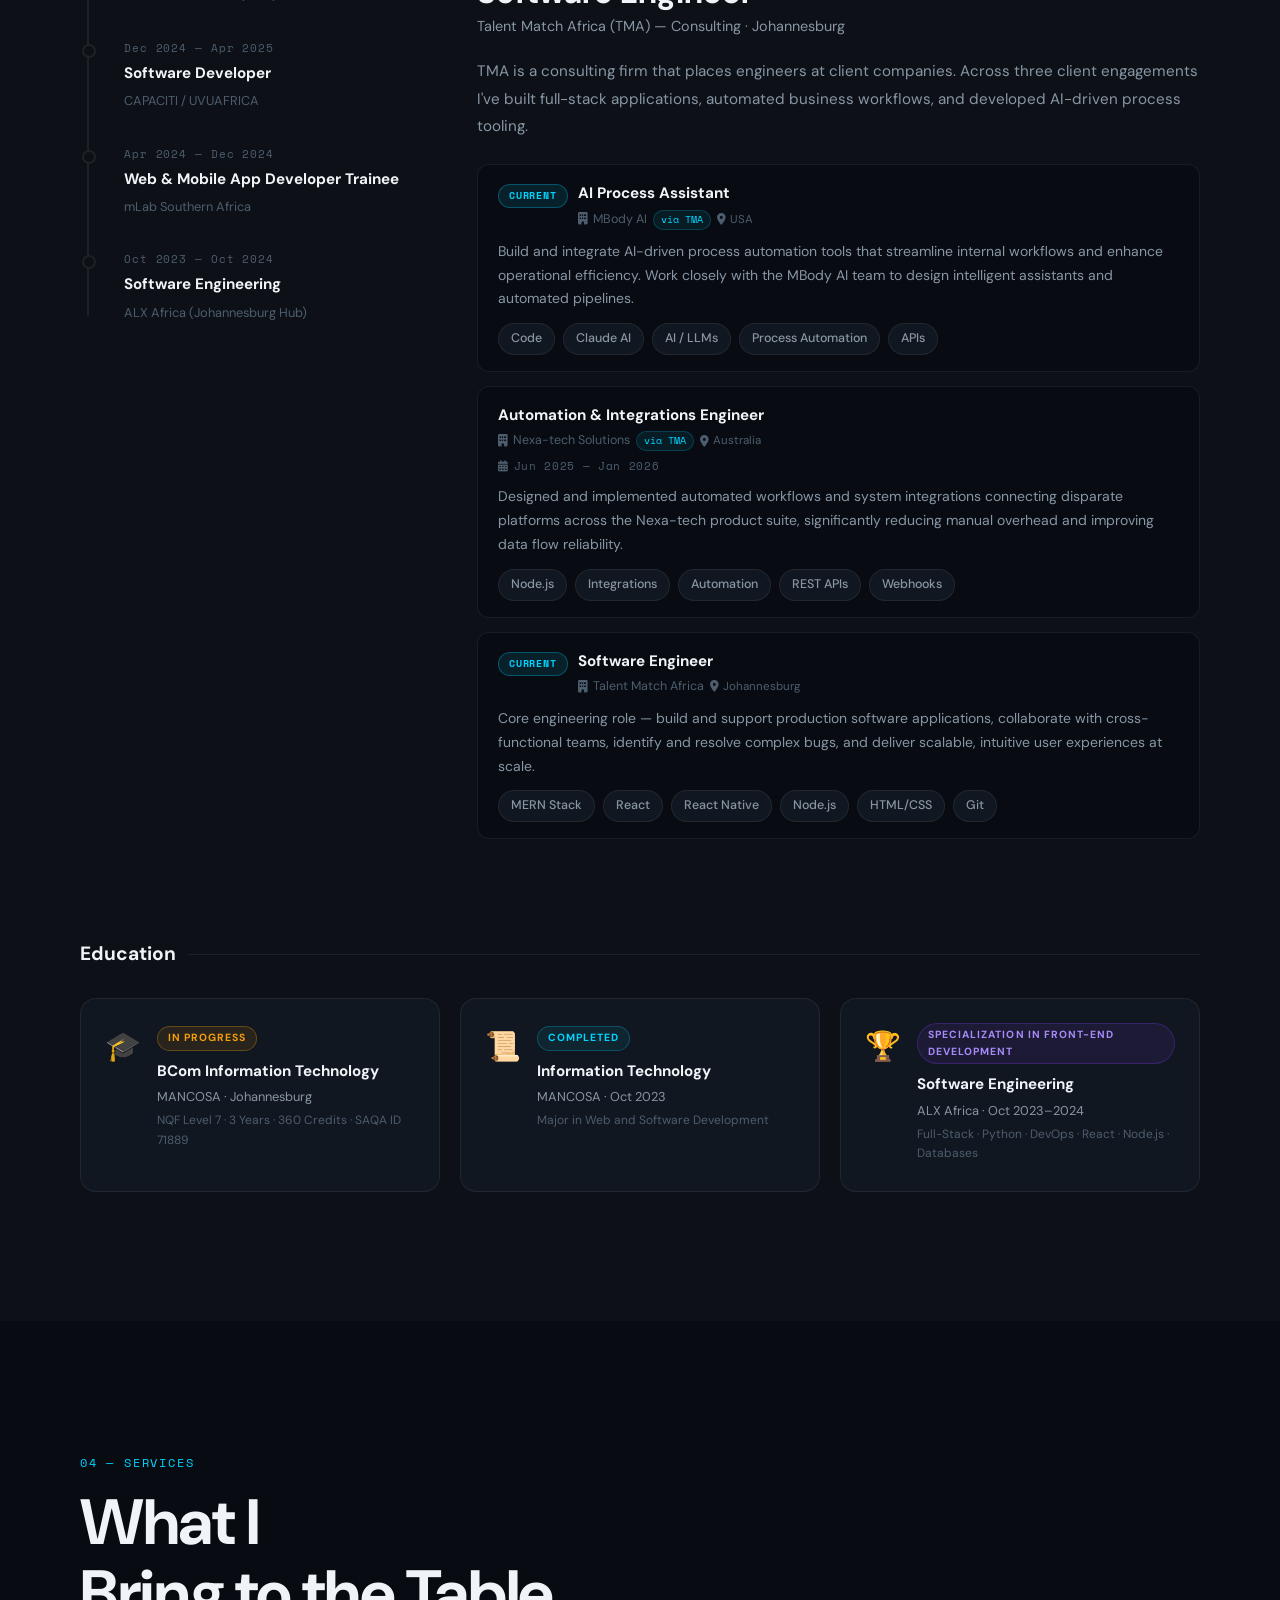
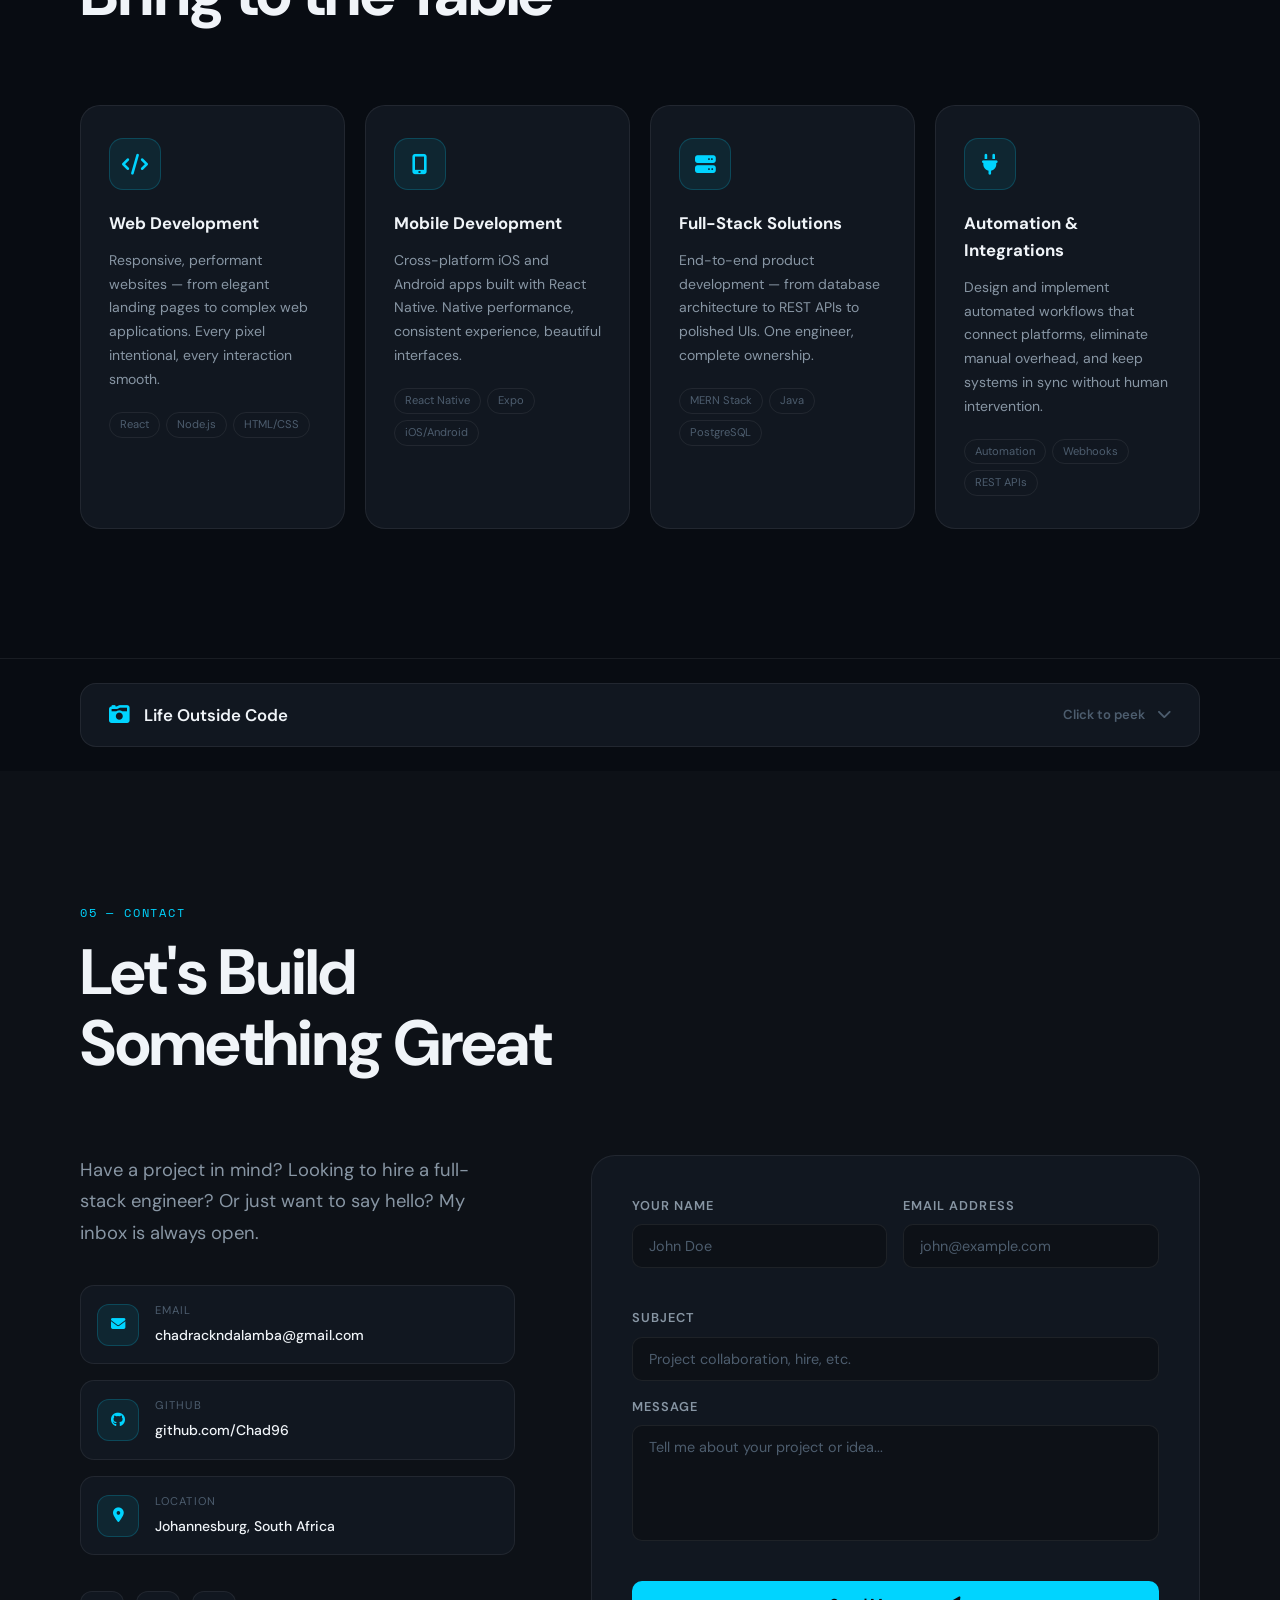
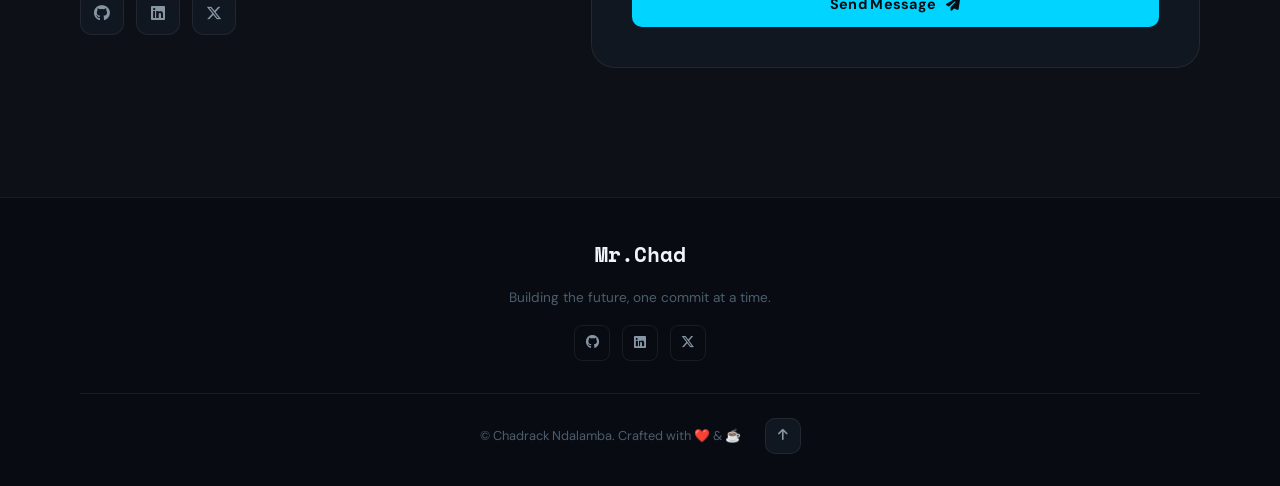
==== commit b24ce0f2: "social section added" ====
--- a/index.html
+++ b/index.html
@@ -818,6 +818,78 @@
   </section>
 
   <!-- ═══════════════════════════════════════════
+       SOCIAL LIFE TOGGLE
+  ═══════════════════════════════════════════ -->
+  <div class="social-life-trigger">
+    <div class="container">
+      <button id="social-toggle" class="social-toggle-btn" aria-expanded="false">
+        <span class="social-toggle-left">
+          <i class="fas fa-camera-retro"></i>
+          <span>Life Outside Code</span>
+        </span>
+        <span class="social-toggle-right">
+          <span class="social-toggle-hint">Click to peek</span>
+          <i class="fas fa-chevron-down social-toggle-chevron"></i>
+        </span>
+      </button>
+    </div>
+  </div>
+
+  <!-- ═══════════════════════════════════════════
+       SOCIAL LIFE SECTION (hidden by default)
+  ═══════════════════════════════════════════ -->
+  <section id="social-life" class="social-life-section">
+    <div class="container">
+      <div class="section-header" data-aos="fade-up">
+        <span class="section-label">Beyond the Screen</span>
+        <h2 class="section-title">Social<br/>Life</h2>
+      </div>
+
+      <div class="social-carousel" data-aos="fade-up" data-aos-delay="100">
+        <div class="social-track">
+
+          <!-- Slide 1 -->
+          <div class="social-slide">
+            <div class="social-photo-card">
+              <img src="images/social/1.jpg" alt="Out and about" loading="lazy" />
+            </div>
+            <div class="social-photo-card">
+              <img src="images/social/2.jpg" alt="Good times" loading="lazy" />
+            </div>
+            <div class="social-photo-card">
+              <img src="images/social/3.jpg" alt="Exploring" loading="lazy" />
+            </div>
+          </div>
+
+          <!-- Slide 2 -->
+          <div class="social-slide">
+            <div class="social-photo-card">
+              <img src="images/social/4.jpg" alt="Moments" loading="lazy" />
+            </div>
+            <div class="social-photo-card">
+              <img src="images/social/5.jpg" alt="Vibes" loading="lazy" />
+            </div>
+            <div class="social-photo-card">
+              <img src="images/social/6.jpg" alt="Memories" loading="lazy" />
+            </div>
+          </div>
+
+        </div>
+
+        <!-- Arrows -->
+        <button class="social-nav social-prev" aria-label="Previous"><i class="fas fa-chevron-left"></i></button>
+        <button class="social-nav social-next" aria-label="Next"><i class="fas fa-chevron-right"></i></button>
+
+        <!-- Dots -->
+        <div class="social-dots">
+          <span class="social-dot active" data-index="0"></span>
+          <span class="social-dot" data-index="1"></span>
+        </div>
+      </div>
+    </div>
+  </section>
+
+  <!-- ═══════════════════════════════════════════
        CONTACT
   ═══════════════════════════════════════════ -->
   <section id="contact" class="section contact">
@@ -927,6 +999,8 @@
 
   <!-- Scripts -->
   <script src="https://cdnjs.cloudflare.com/ajax/libs/aos/2.3.4/aos.js"></script>
+  <script src="https://cdnjs.cloudflare.com/ajax/libs/gsap/3.12.2/gsap.min.js"></script>
+  <script src="https://cdnjs.cloudflare.com/ajax/libs/gsap/3.12.2/Draggable.min.js"></script>
   <script src="script.js"></script>
 
   <!-- WhatsApp Widget -->
--- a/styles.css
+++ b/styles.css
@@ -1847,6 +1847,208 @@
 .hidden { display: none !important; }
 
 /* ═══════════════════════════════════════════════════════════════
+   SOCIAL LIFE — toggle + slider
+   ═══════════════════════════════════════════════════════════════ */
+.social-life-trigger {
+  background: var(--bg-primary);
+  padding: 24px 0;
+  border-top: 1px solid var(--border);
+}
+
+.social-toggle-btn {
+  width: 100%;
+  display: flex;
+  align-items: center;
+  justify-content: space-between;
+  background: var(--bg-card);
+  border: 1px solid var(--border);
+  border-radius: 16px;
+  padding: 20px 28px;
+  color: var(--text-primary);
+  font-size: 1rem;
+  font-weight: 600;
+  transition: all var(--transition);
+  cursor: none;
+}
+
+.social-toggle-btn:hover {
+  border-color: var(--accent);
+  box-shadow: 0 0 24px var(--accent-glow);
+}
+
+.social-toggle-left {
+  display: flex;
+  align-items: center;
+  gap: 14px;
+  font-size: 1.05rem;
+}
+
+.social-toggle-left i {
+  font-size: 1.3rem;
+  color: var(--accent);
+}
+
+.social-toggle-right {
+  display: flex;
+  align-items: center;
+  gap: 12px;
+  color: var(--text-muted);
+  font-size: 0.82rem;
+}
+
+.social-toggle-chevron {
+  font-size: 0.9rem;
+  transition: transform 0.4s var(--ease);
+}
+
+.social-toggle-btn[aria-expanded="true"] .social-toggle-chevron {
+  transform: rotate(180deg);
+}
+
+.social-toggle-btn[aria-expanded="true"] {
+  border-color: var(--accent);
+  background: var(--accent-dim);
+  color: var(--accent);
+}
+
+/* Section reveal */
+.social-life-section {
+  max-height: 0;
+  overflow: hidden;
+  opacity: 0;
+  transition: max-height 0.7s var(--ease), opacity 0.5s var(--ease), padding 0.5s var(--ease);
+  background: var(--bg-secondary);
+  padding-top: 0;
+  padding-bottom: 0;
+}
+
+.social-life-section.open {
+  max-height: 1200px;
+  opacity: 1;
+  padding-top: var(--section-padding);
+  padding-bottom: var(--section-padding);
+}
+
+/* Carousel wrapper */
+.social-carousel {
+  position: relative;
+  overflow: hidden;
+  border-radius: 20px;
+}
+
+.social-track {
+  display: flex;
+  transition: transform 0.55s cubic-bezier(0.65, 0, 0.35, 1);
+}
+
+.social-slide {
+  min-width: 100%;
+  display: grid;
+  grid-template-columns: repeat(3, 1fr);
+  gap: 16px;
+}
+
+/* Photo cards */
+.social-photo-card {
+  border-radius: 16px;
+  overflow: hidden;
+  aspect-ratio: 3 / 4;
+  background: var(--bg-card);
+  border: 1px solid var(--border);
+  transition: transform 0.35s var(--ease), box-shadow 0.35s var(--ease);
+}
+
+.social-photo-card:hover {
+  transform: translateY(-6px) scale(1.02);
+  box-shadow: var(--shadow-card-hover);
+}
+
+.social-photo-card img {
+  width: 100%;
+  height: 100%;
+  object-fit: cover;
+  display: block;
+  transition: transform 0.5s var(--ease);
+}
+
+.social-photo-card:hover img {
+  transform: scale(1.05);
+}
+
+/* Arrow navigation */
+.social-nav {
+  position: absolute;
+  top: 50%;
+  transform: translateY(-50%);
+  width: 46px;
+  height: 46px;
+  border-radius: 50%;
+  border: 1px solid rgba(0, 212, 255, 0.35);
+  background: rgba(10, 10, 10, 0.65);
+  backdrop-filter: blur(10px);
+  -webkit-backdrop-filter: blur(10px);
+  color: var(--accent);
+  font-size: 0.9rem;
+  display: flex;
+  align-items: center;
+  justify-content: center;
+  cursor: none;
+  transition: all 0.3s var(--ease);
+  z-index: 10;
+}
+
+.social-nav:hover {
+  background: var(--accent-dim);
+  border-color: var(--accent);
+  box-shadow: 0 0 20px var(--accent-glow);
+  transform: translateY(-50%) scale(1.1);
+}
+
+.social-nav:disabled {
+  opacity: 0.25;
+  pointer-events: none;
+}
+
+.social-prev { left: 14px; }
+.social-next { right: 14px; }
+
+/* Dot indicators */
+.social-dots {
+  display: flex;
+  justify-content: center;
+  gap: 10px;
+  margin-top: 22px;
+}
+
+.social-dot {
+  width: 8px;
+  height: 8px;
+  border-radius: 50%;
+  background: var(--border);
+  cursor: pointer;
+  transition: all 0.3s var(--ease);
+}
+
+.social-dot.active {
+  background: var(--accent);
+  width: 24px;
+  border-radius: 4px;
+  box-shadow: 0 0 10px var(--accent-glow);
+}
+
+/* Responsive */
+@media (max-width: 768px) {
+  .social-slide { grid-template-columns: repeat(2, 1fr); }
+}
+
+@media (max-width: 480px) {
+  .social-slide { grid-template-columns: 1fr; }
+  .social-nav { width: 38px; height: 38px; font-size: 0.8rem; }
+  .social-prev { left: 8px; }
+  .social-next { right: 8px; }
+}
+
+/* ═══════════════════════════════════════════════════════════════
    FOOTER
    ═══════════════════════════════════════════════════════════════ */
 .footer {
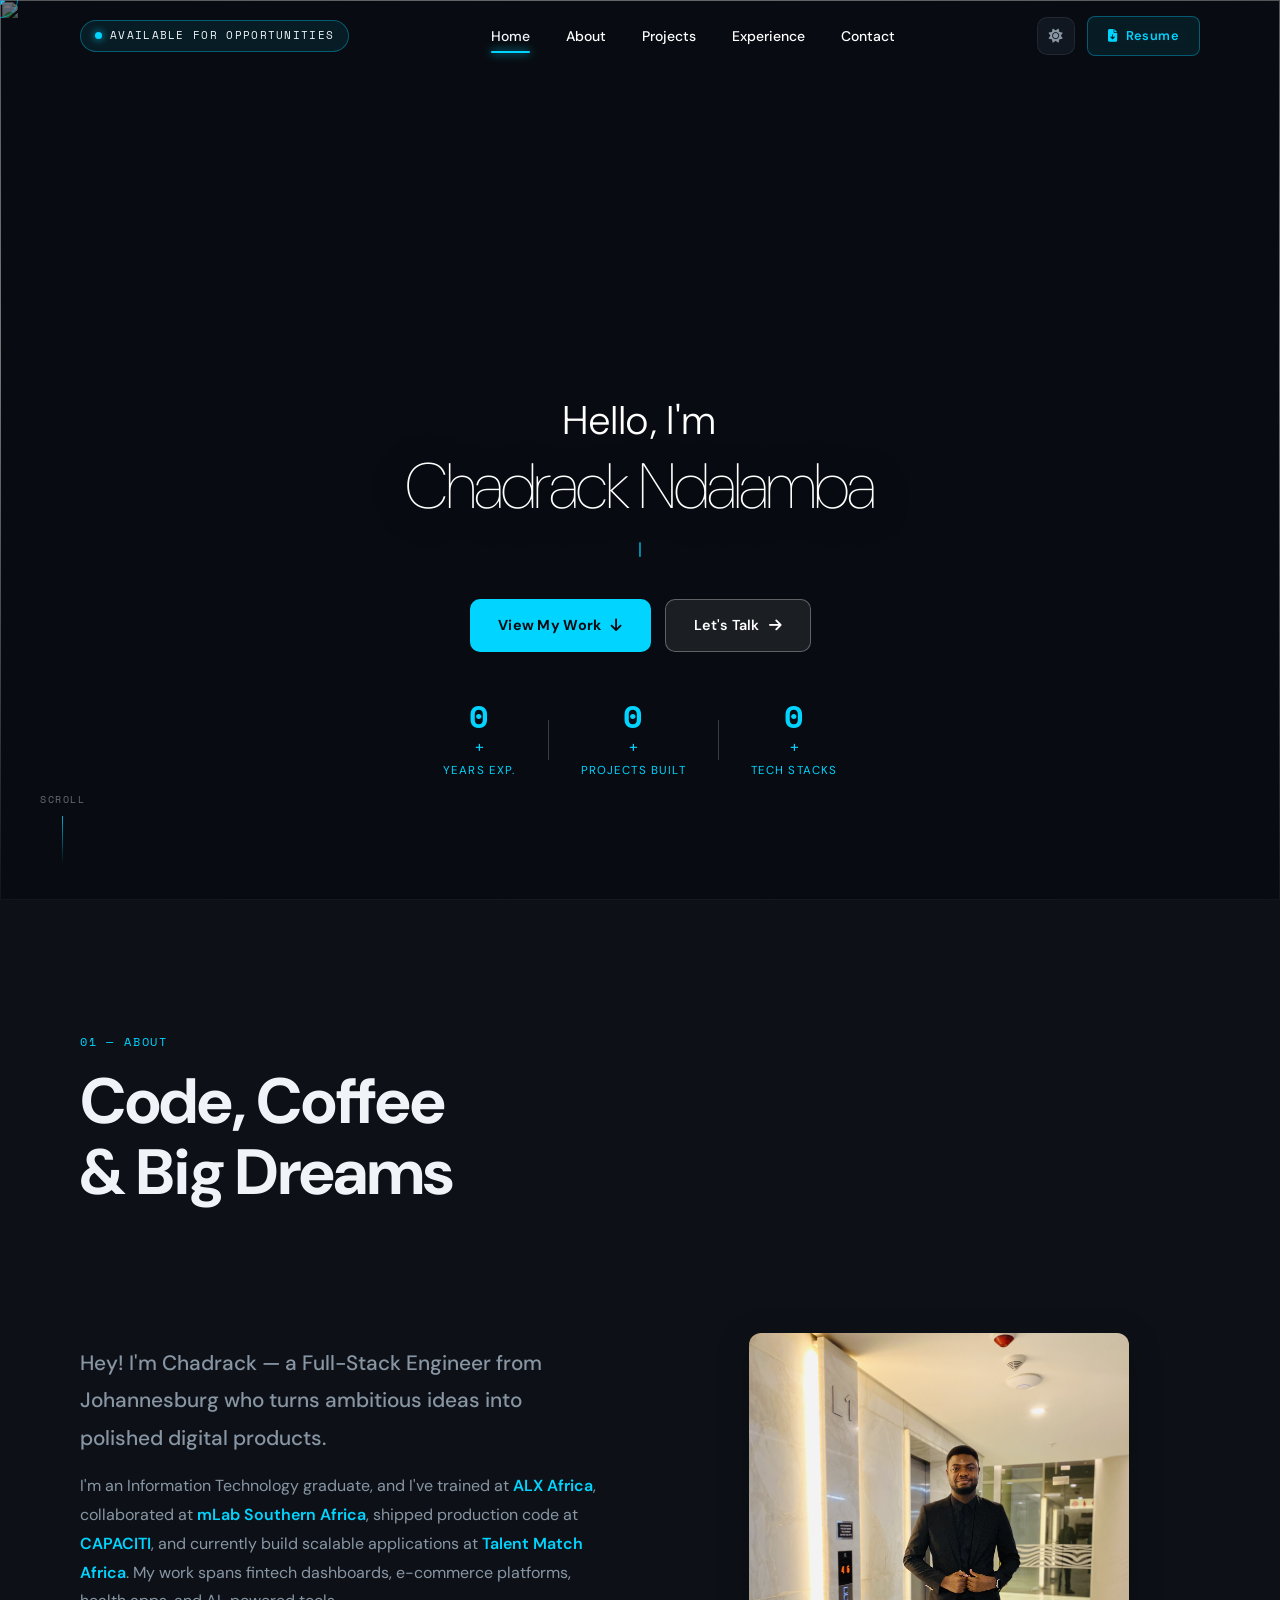
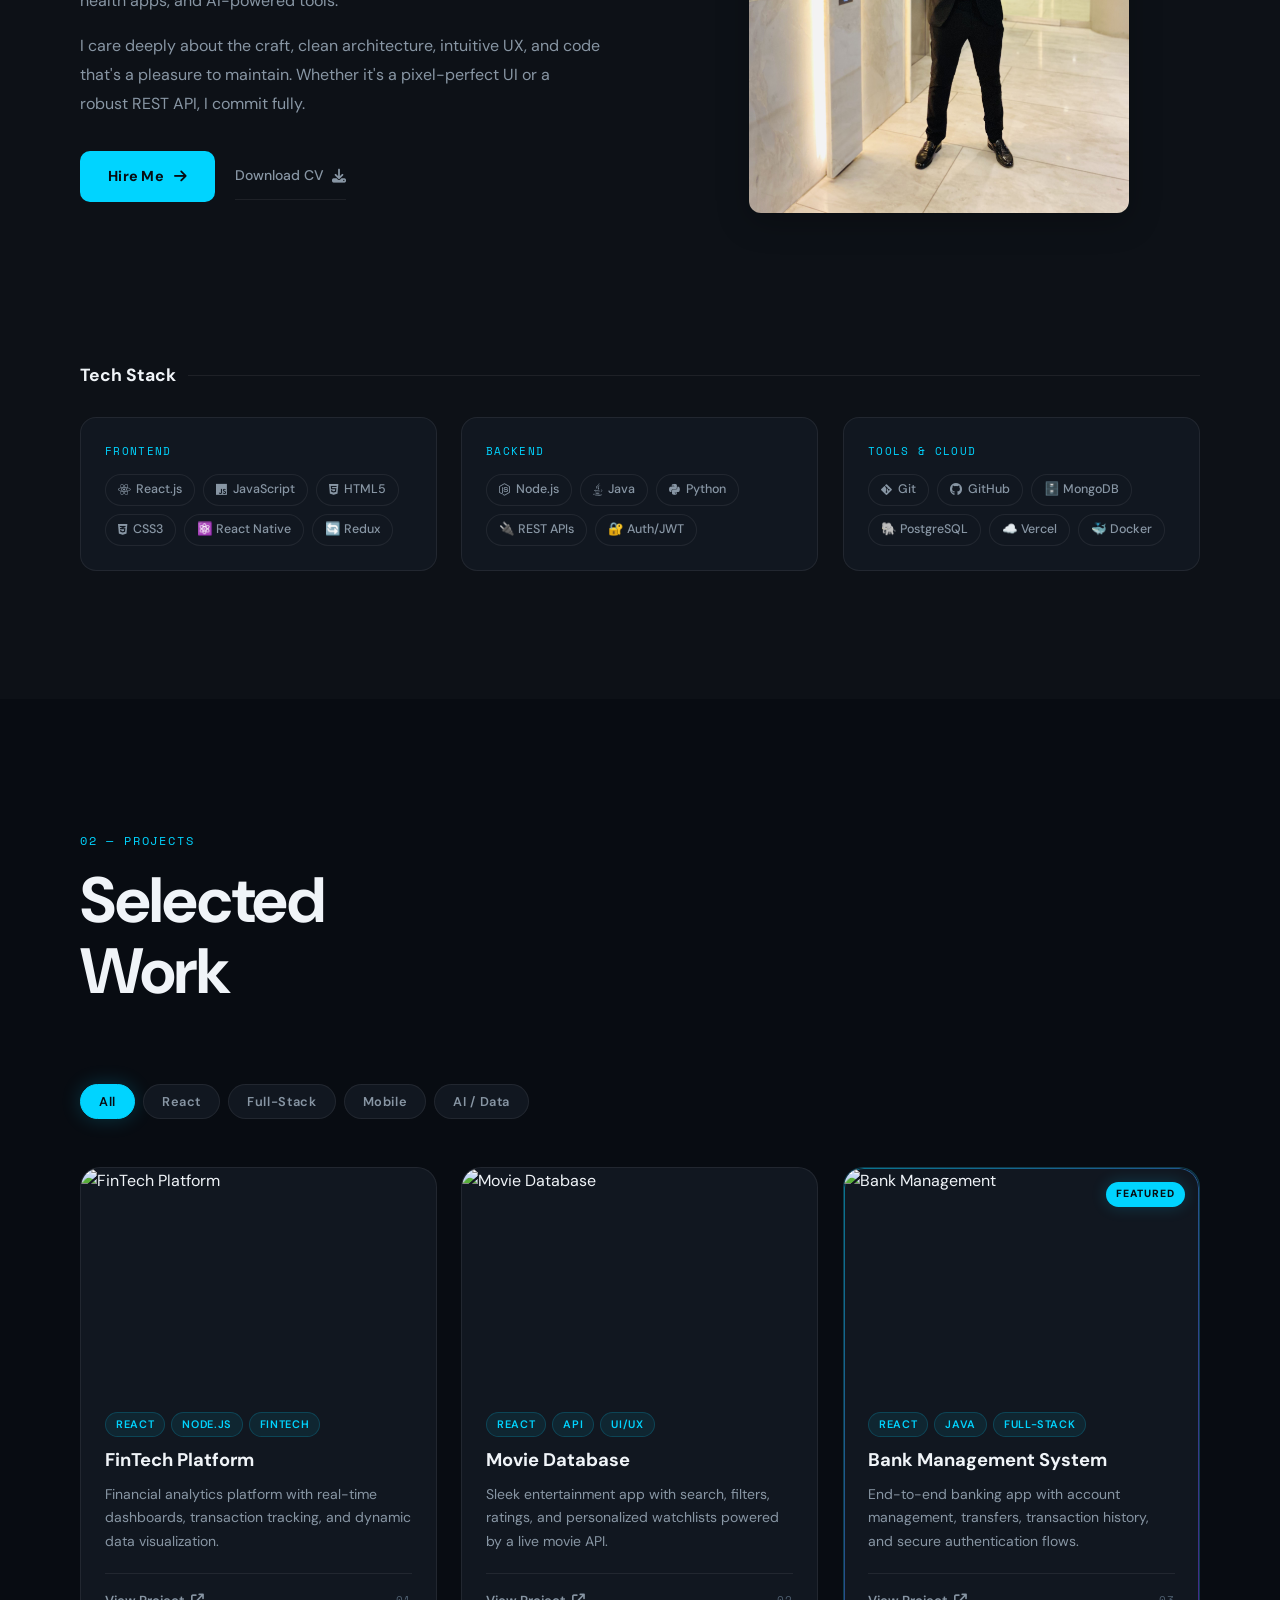
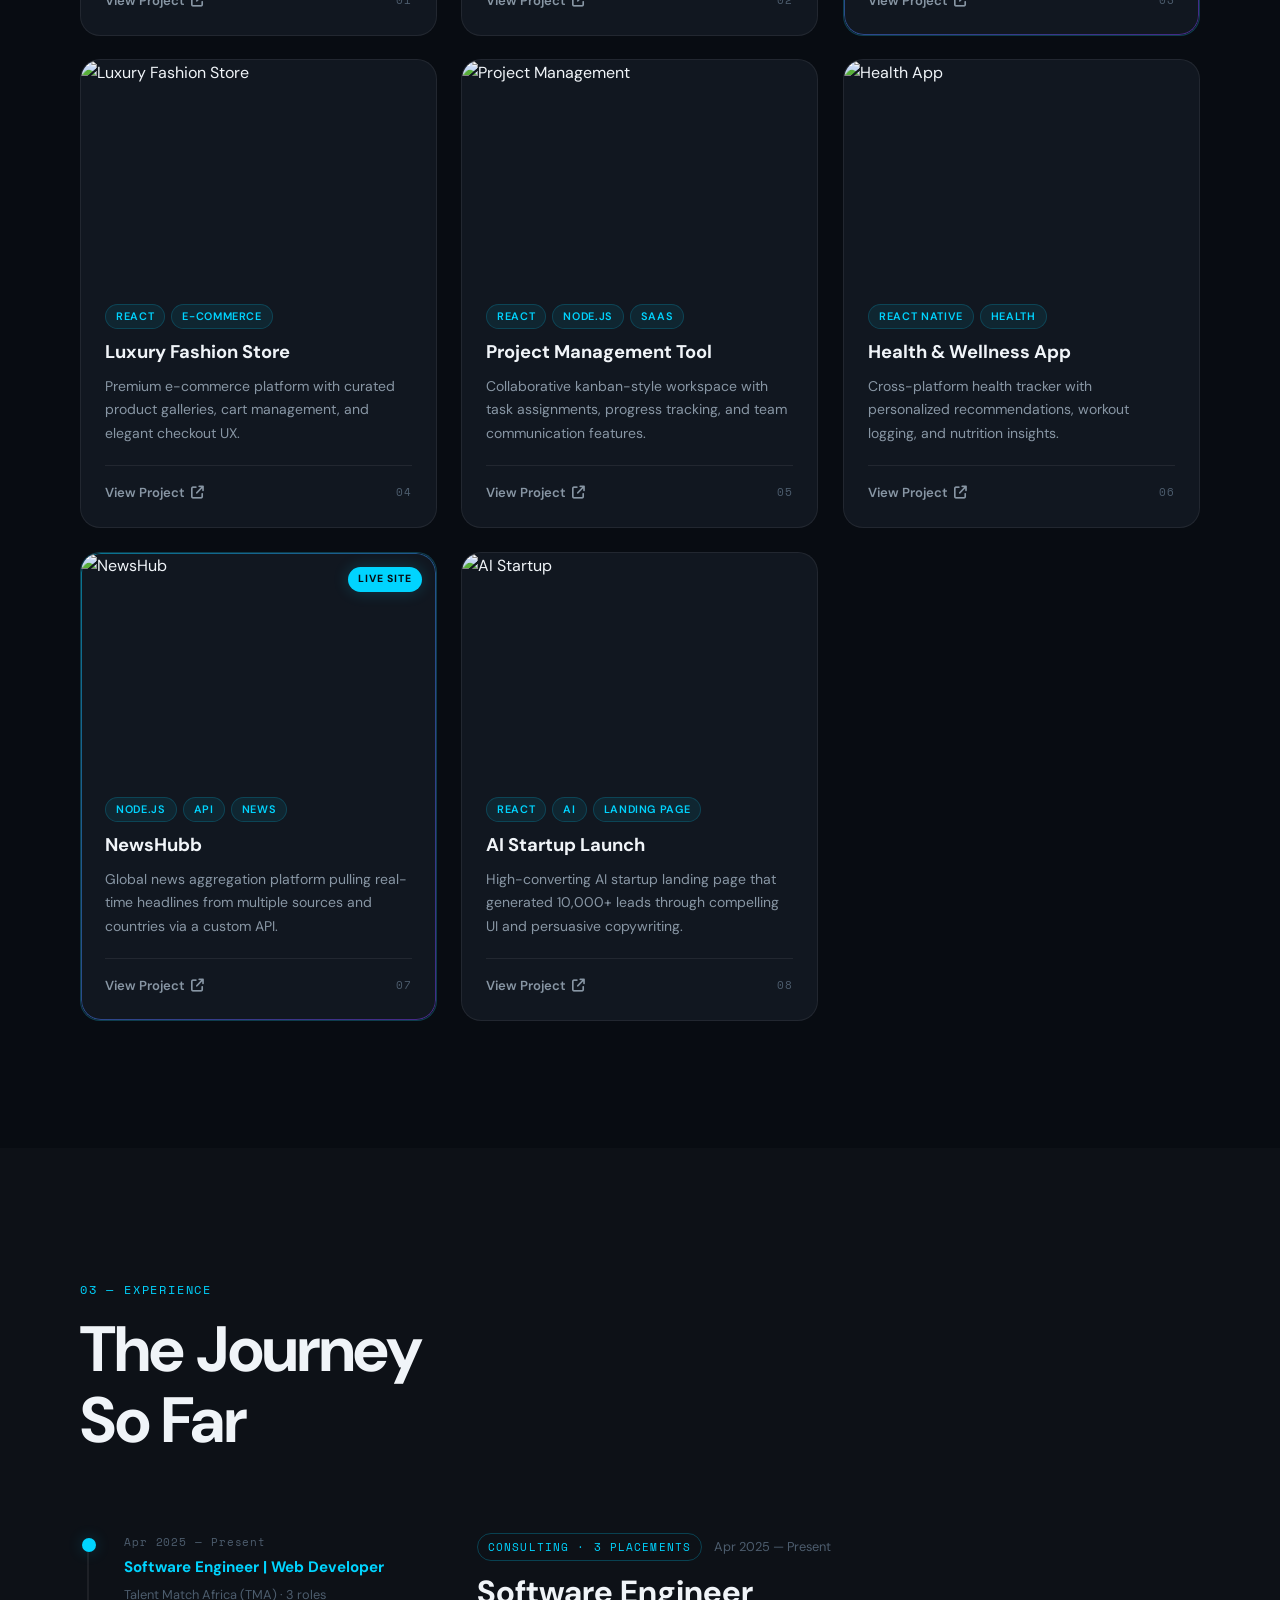
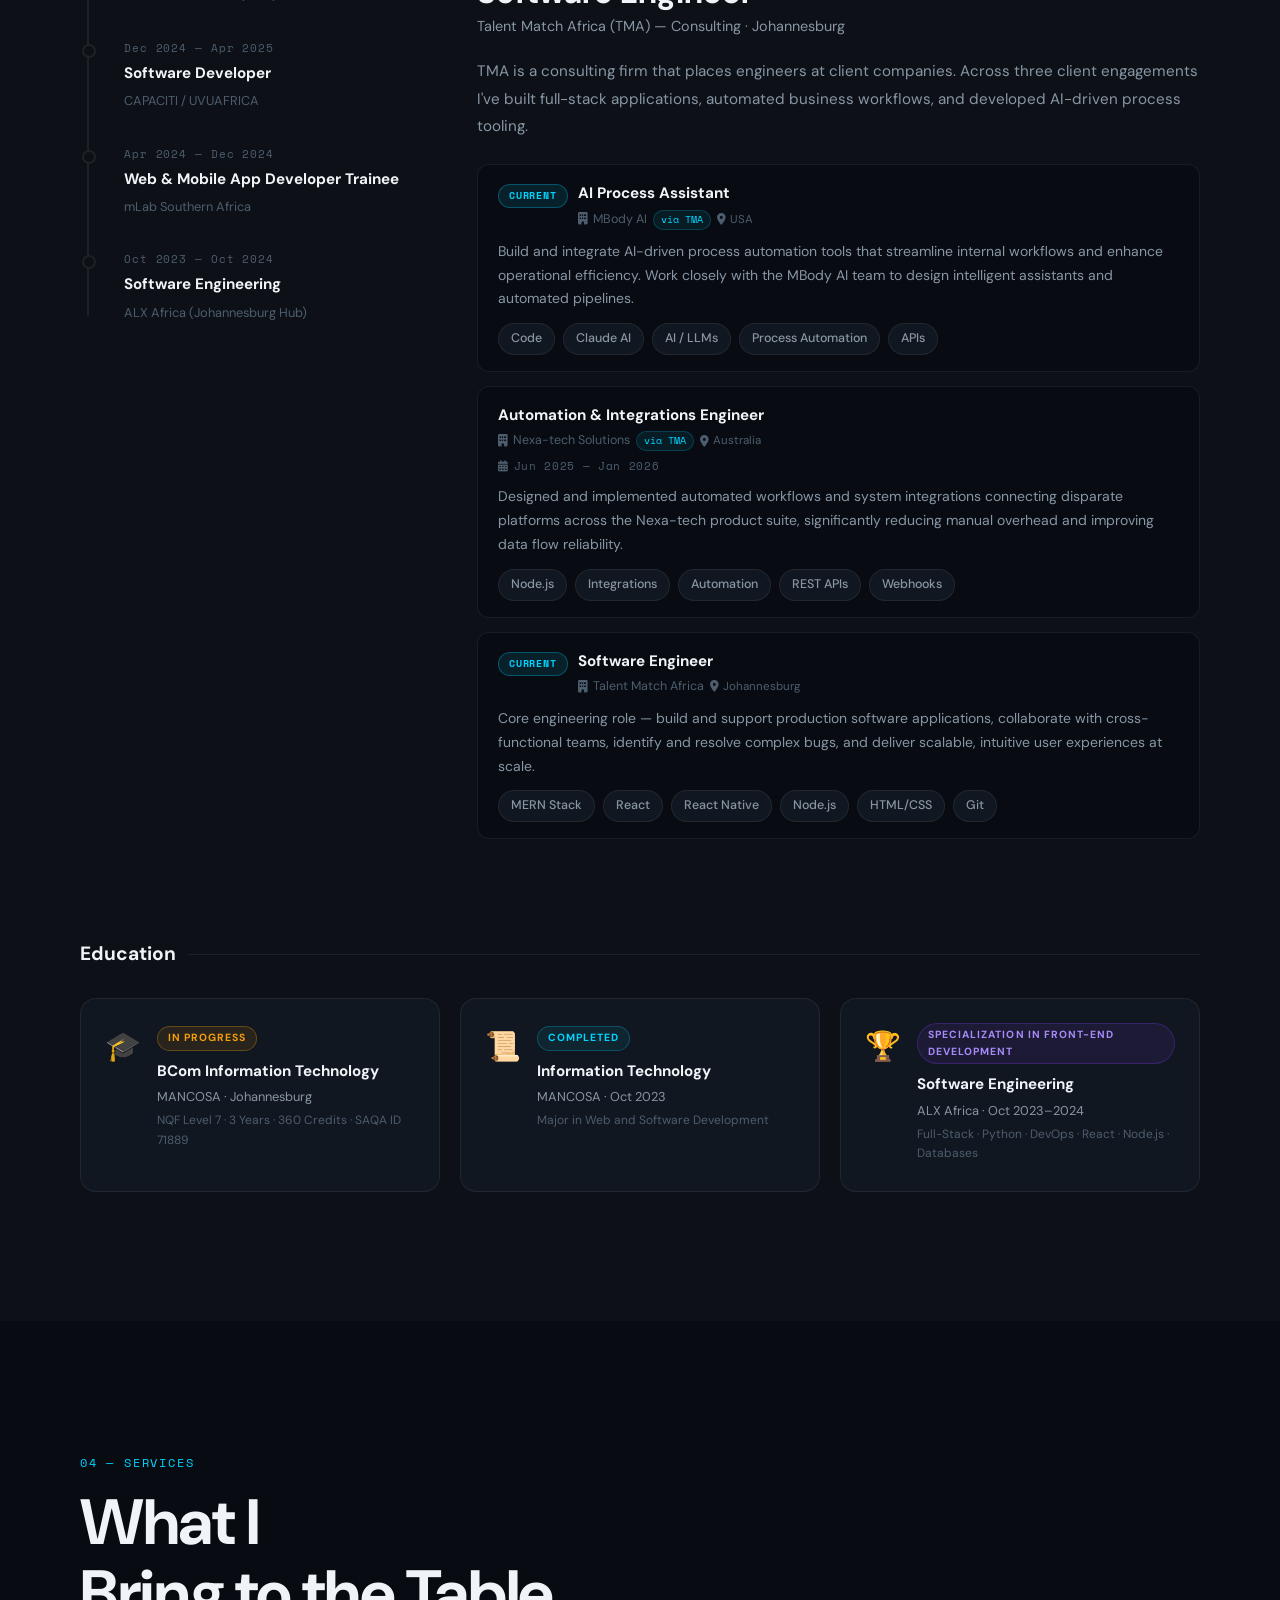
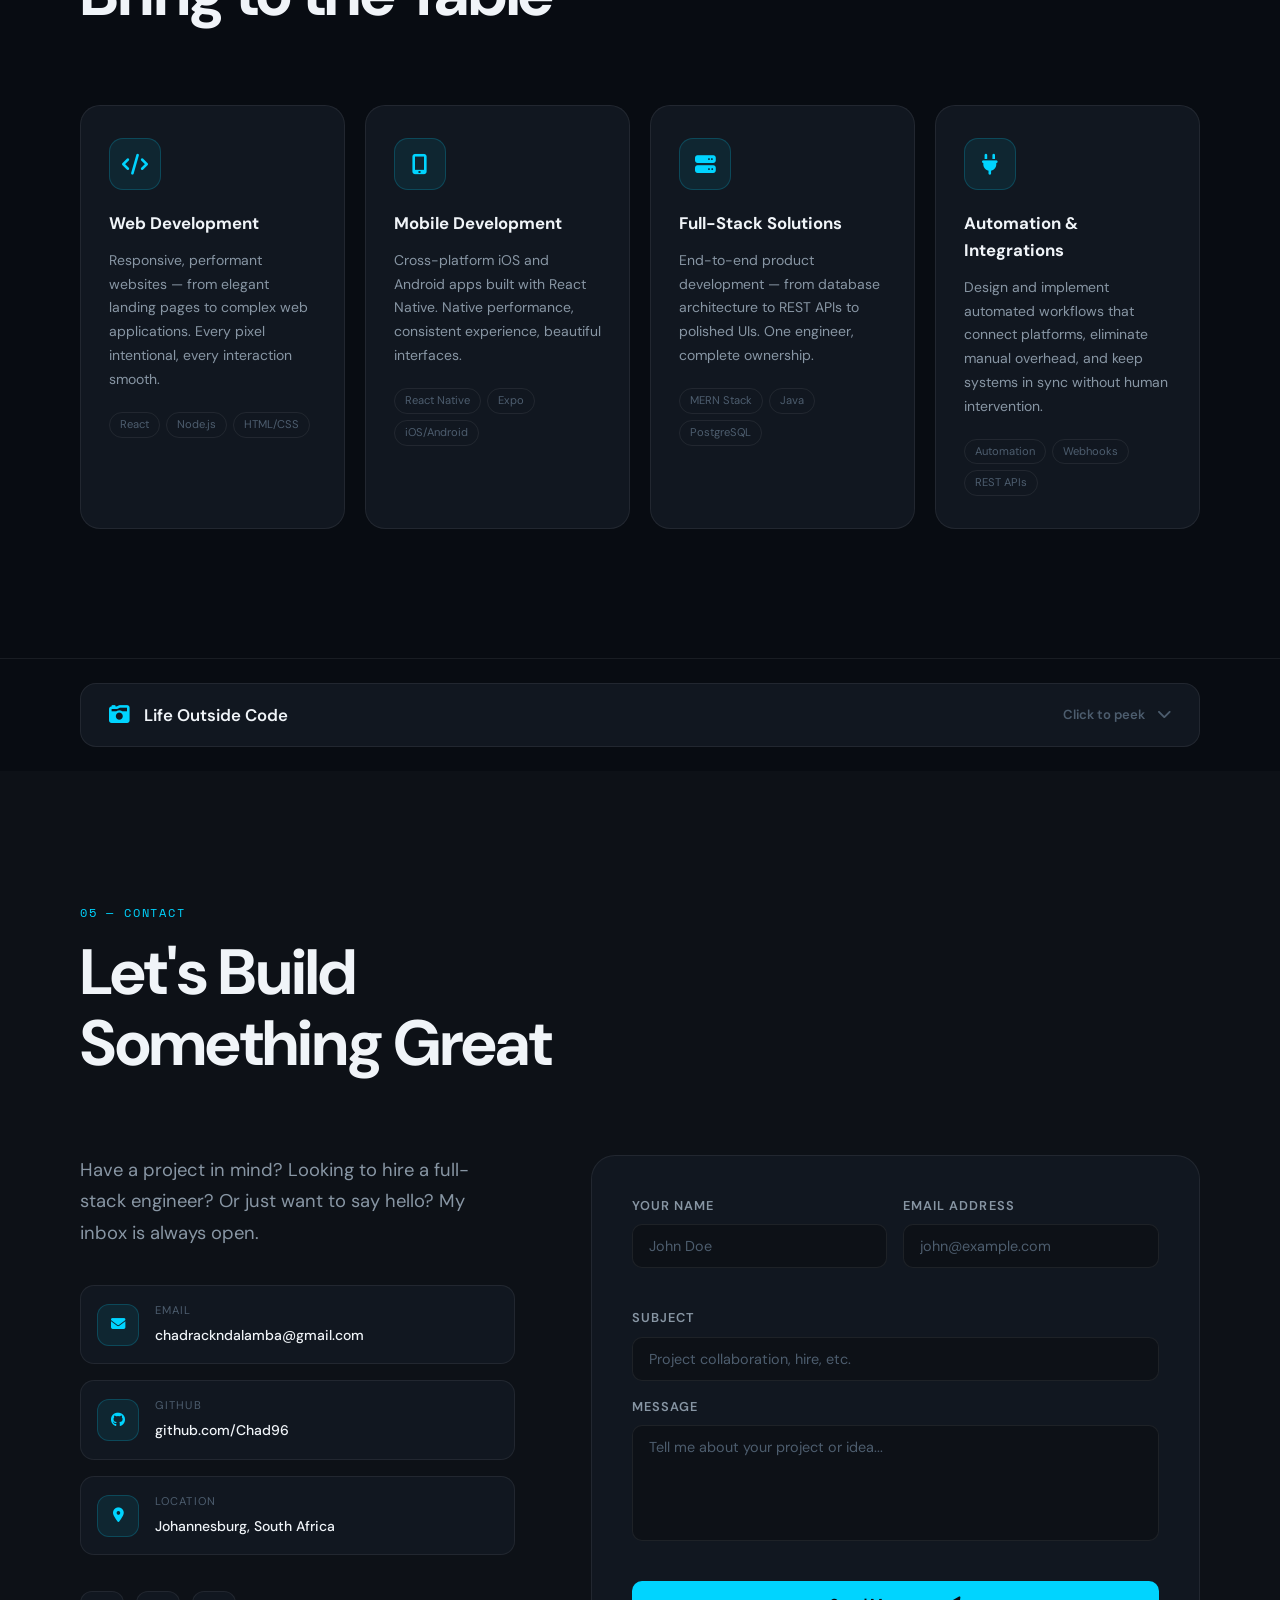
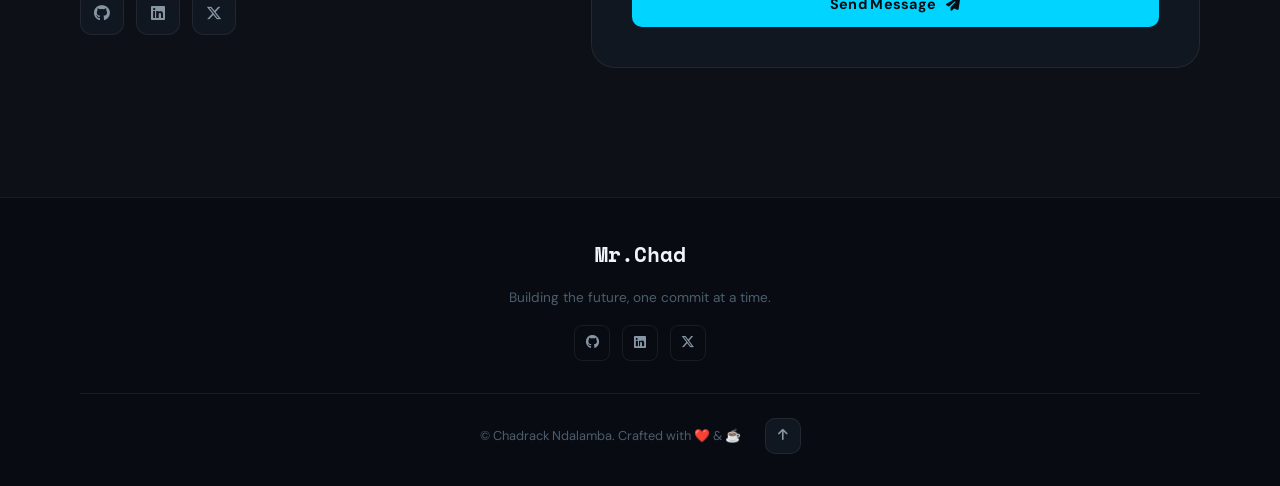
==== commit af9ad658: "social section added" ====
--- a/index.html
+++ b/index.html
@@ -191,7 +191,7 @@
             I'm an Information Technology graduate, and I've trained at <strong>ALX Africa</strong>, collaborated at <strong>mLab Southern Africa</strong>, shipped production code at <strong>CAPACITI</strong>, and currently build scalable applications at <strong>Talent Match Africa</strong>. My work spans fintech dashboards, e-commerce platforms, health apps, and AI-powered tools.
           </p>
           <p>
-            I care deeply about the craft — clean architecture, intuitive UX, and code that's a pleasure to maintain. Whether it's a pixel-perfect UI or a robust REST API, I commit fully.
+            I care deeply about the craft, clean architecture, intuitive UX, and code that's a pleasure to maintain. Whether it's a pixel-perfect UI or a robust REST API, I commit fully.
           </p>
           <div class="about-links">
             <a href="#contact" class="btn-primary">Hire Me <i class="fas fa-arrow-right"></i></a>
@@ -851,10 +851,10 @@
           <!-- Slide 1 -->
           <div class="social-slide">
             <div class="social-photo-card">
-              <img src="images/social/1.jpg" alt="Out and about" loading="lazy" />
+              <img src="images/social/4.jpg" alt="Out and about" loading="lazy" />
             </div>
             <div class="social-photo-card">
-              <img src="images/social/2.jpg" alt="Good times" loading="lazy" />
+              <img src="images/social/2.png" alt="Good times" loading="lazy" />
             </div>
             <div class="social-photo-card">
               <img src="images/social/3.jpg" alt="Exploring" loading="lazy" />
@@ -864,10 +864,10 @@
           <!-- Slide 2 -->
           <div class="social-slide">
             <div class="social-photo-card">
-              <img src="images/social/4.jpg" alt="Moments" loading="lazy" />
+              <img src="images/social/1.jpg" alt="Moments" loading="lazy" />
             </div>
             <div class="social-photo-card">
-              <img src="images/social/5.jpg" alt="Vibes" loading="lazy" />
+              <img src="images/social/11.jpg" alt="Vibes" loading="lazy" />
             </div>
             <div class="social-photo-card">
               <img src="images/social/6.jpg" alt="Memories" loading="lazy" />
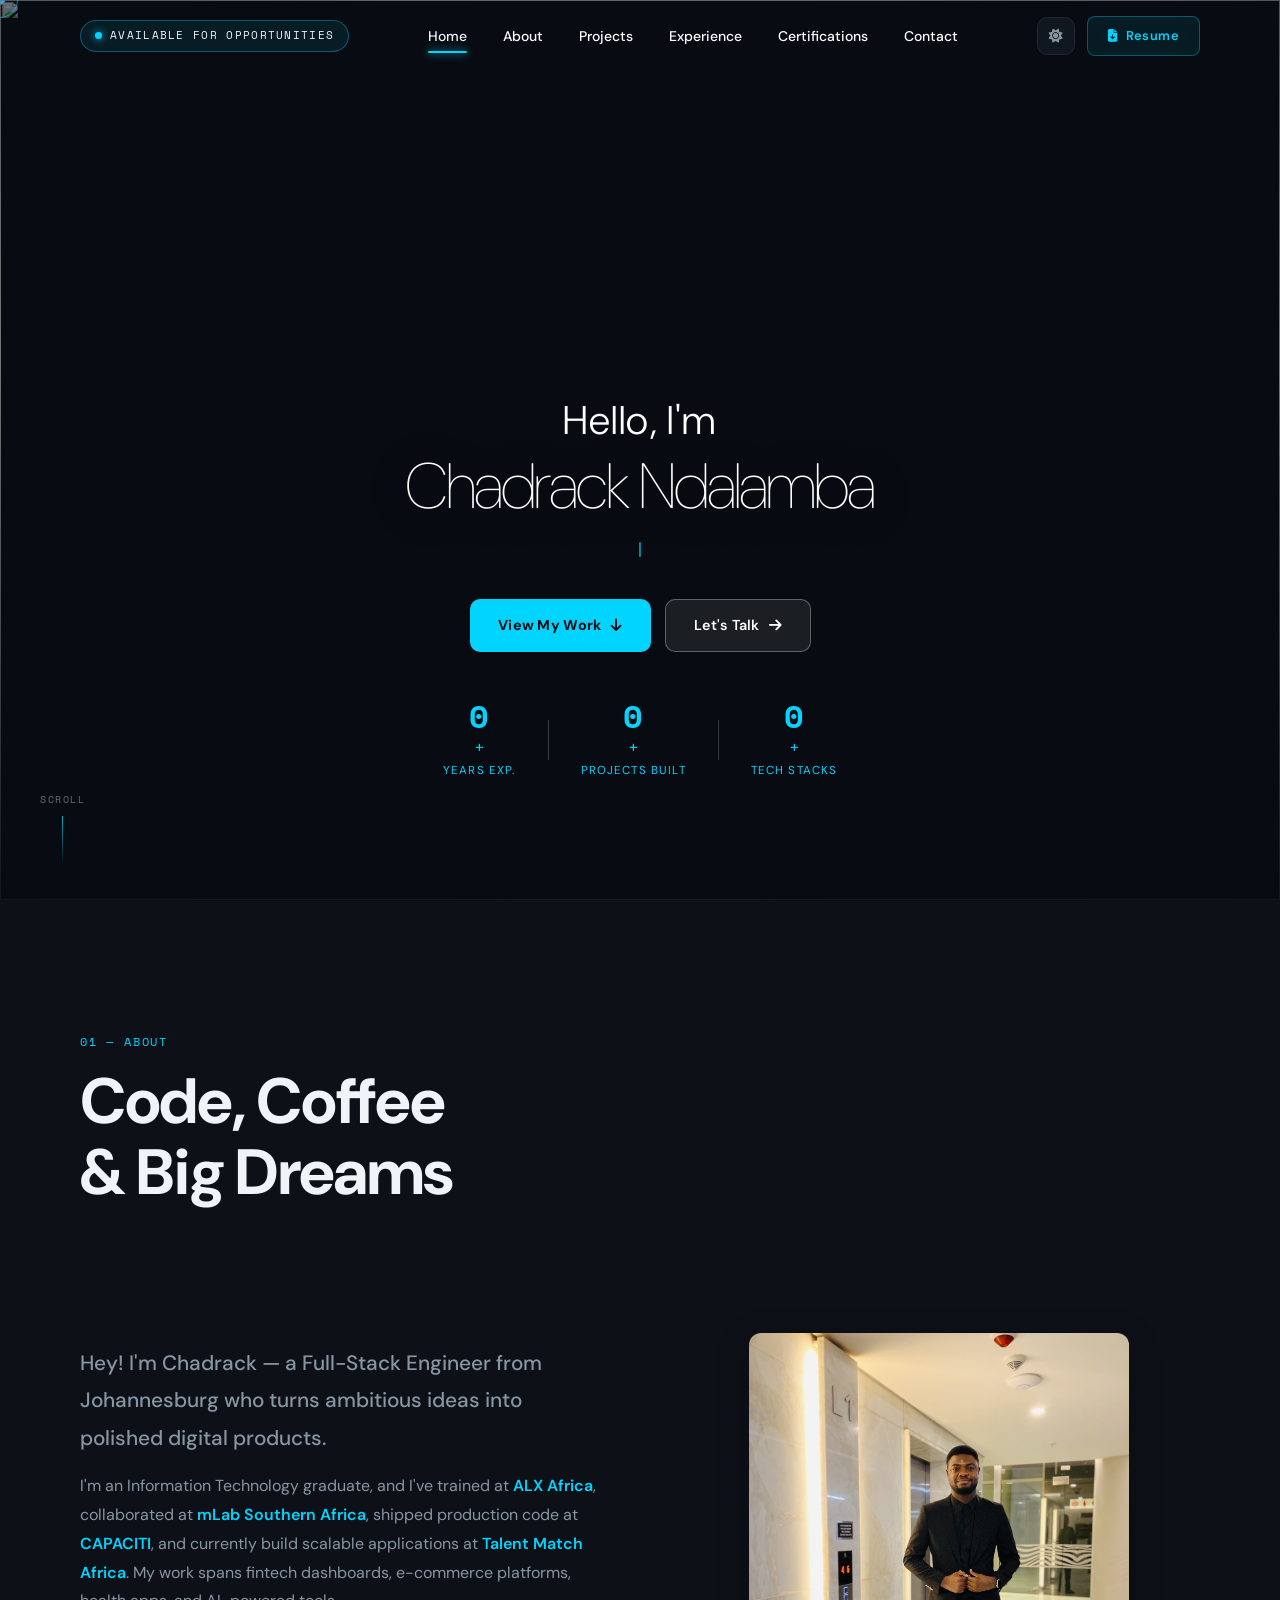
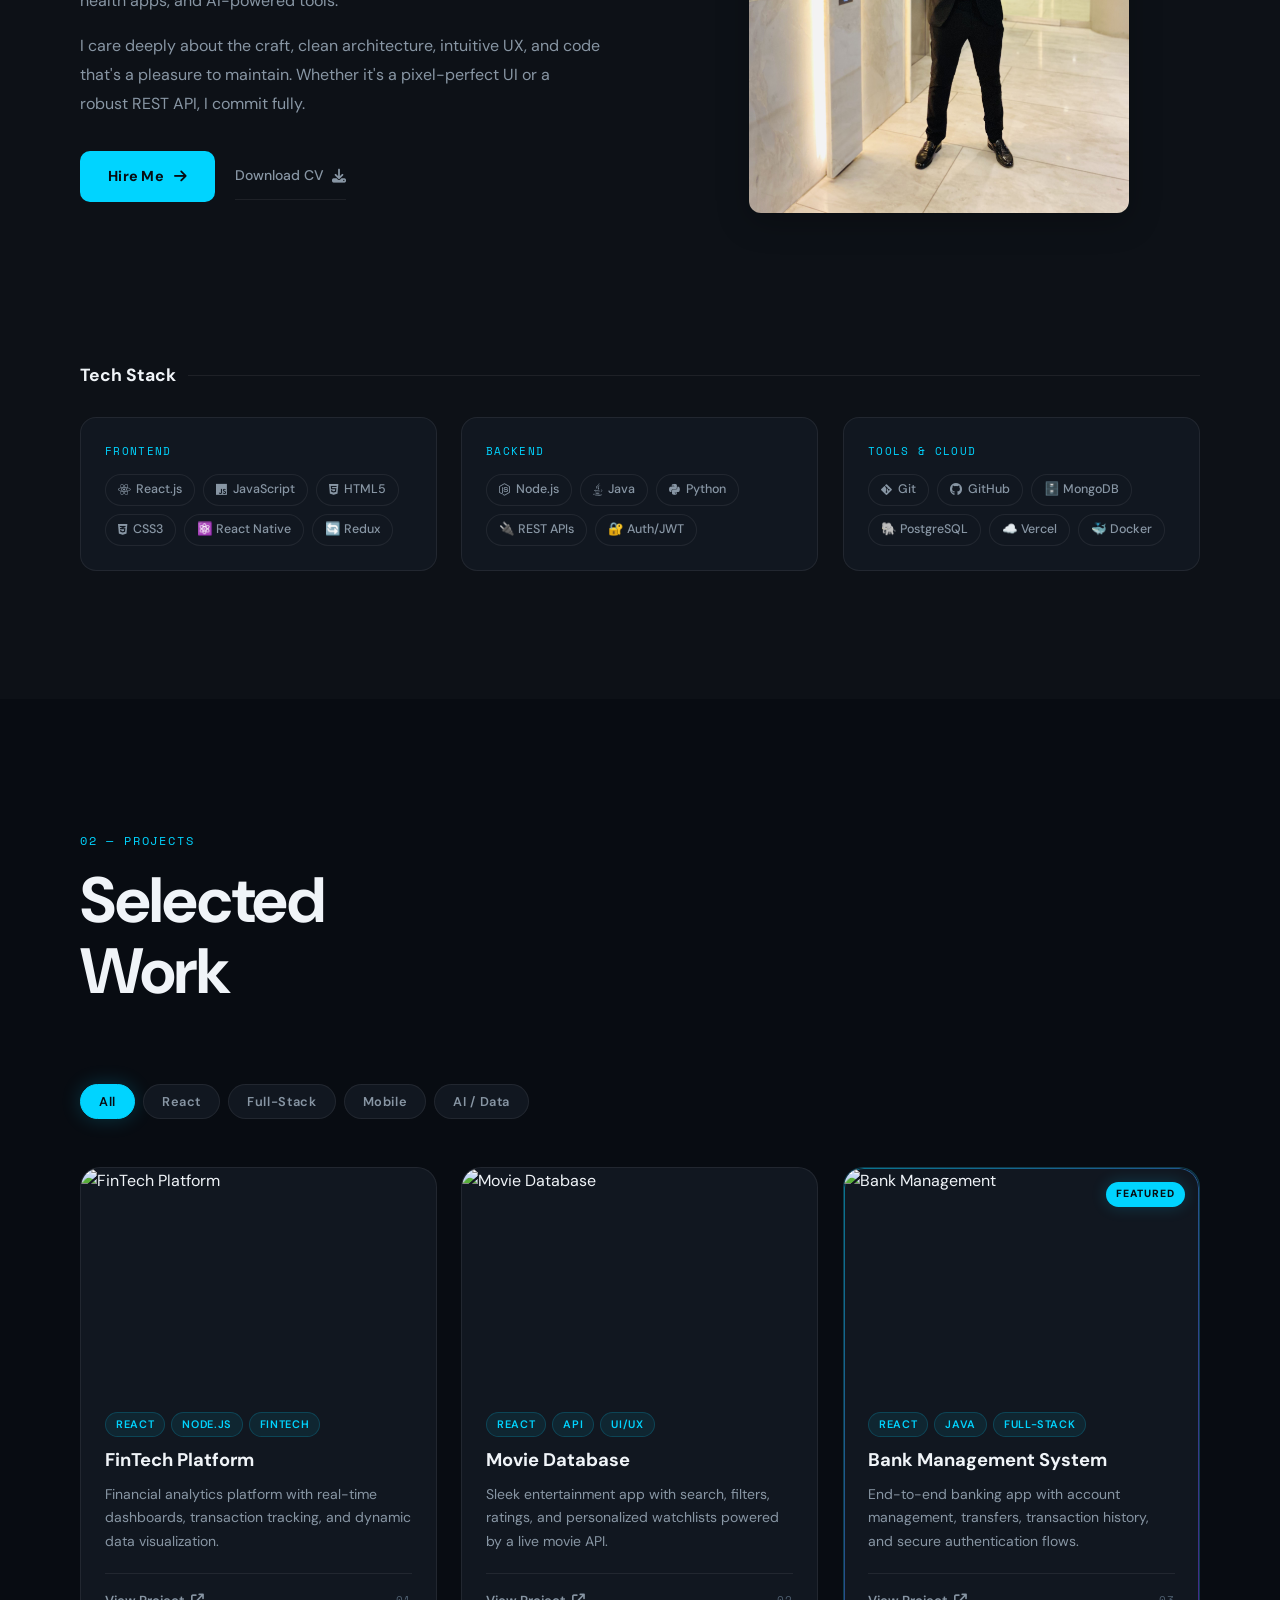
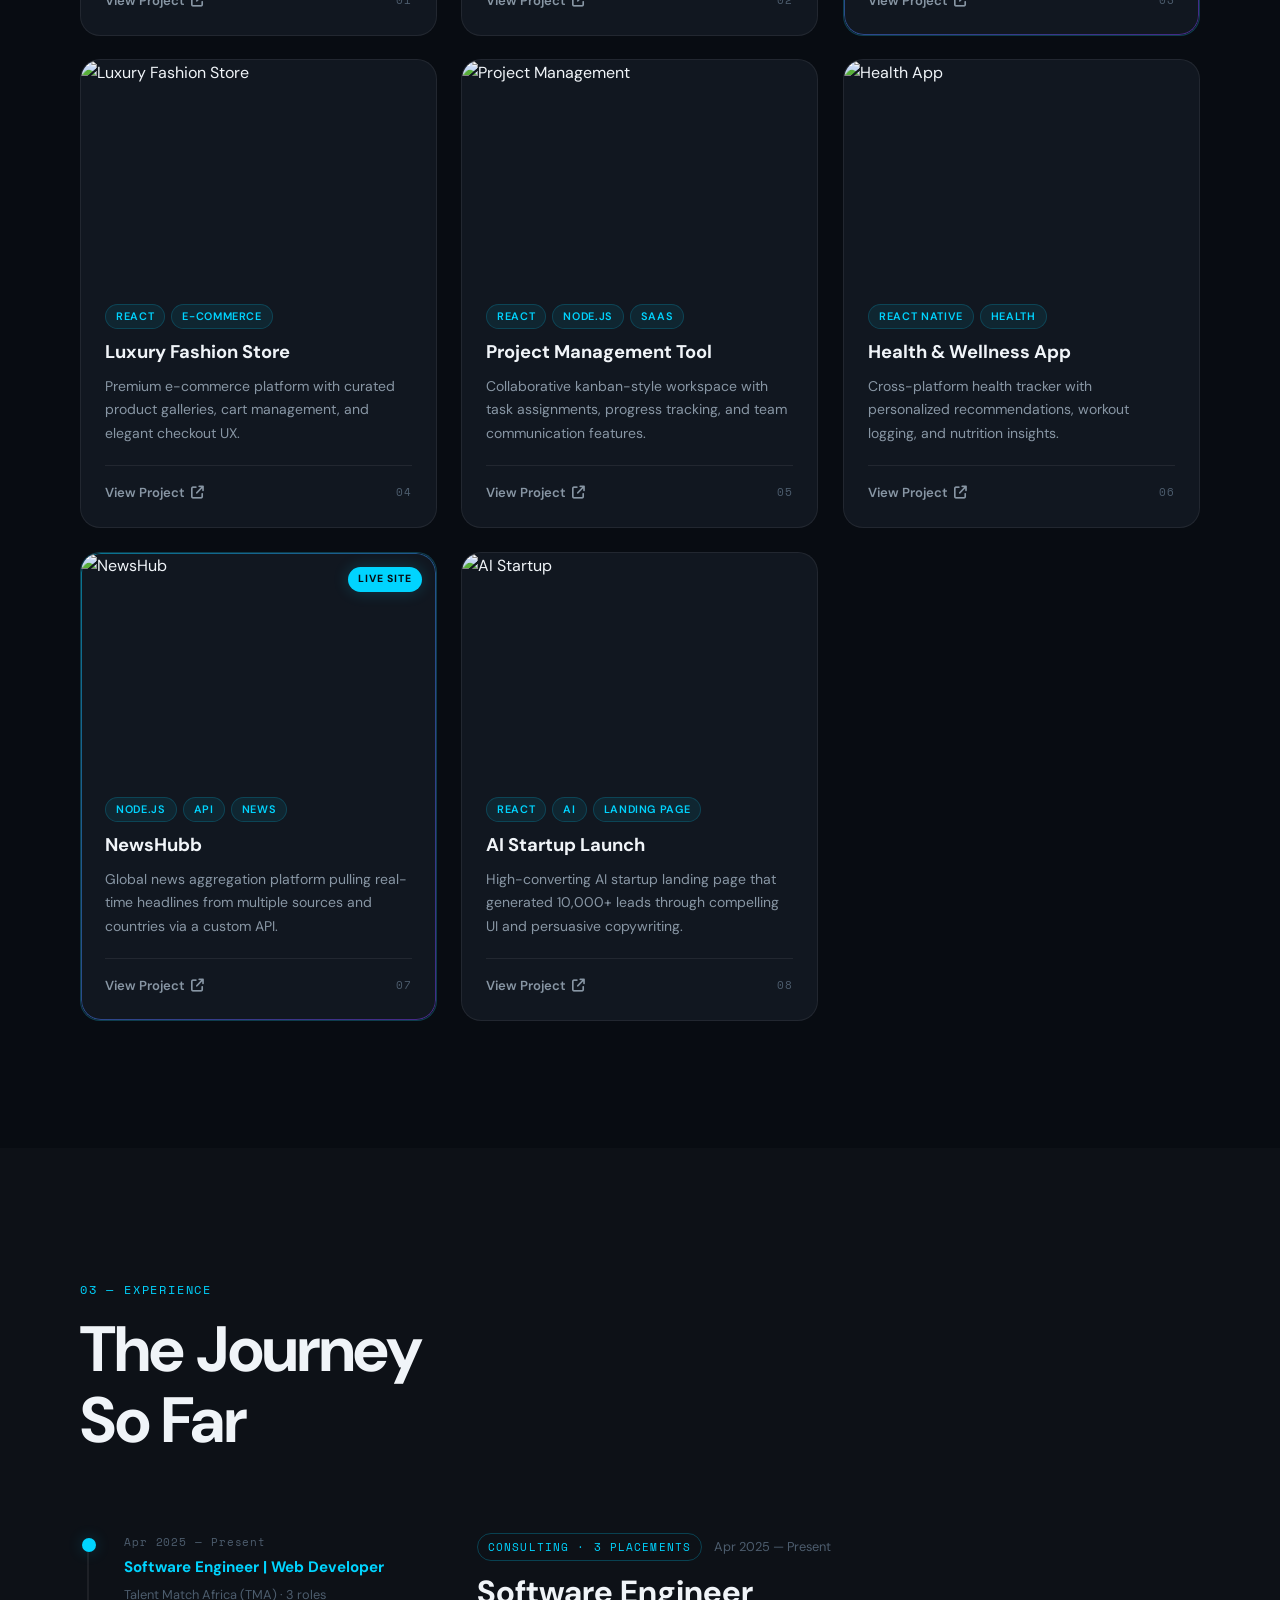
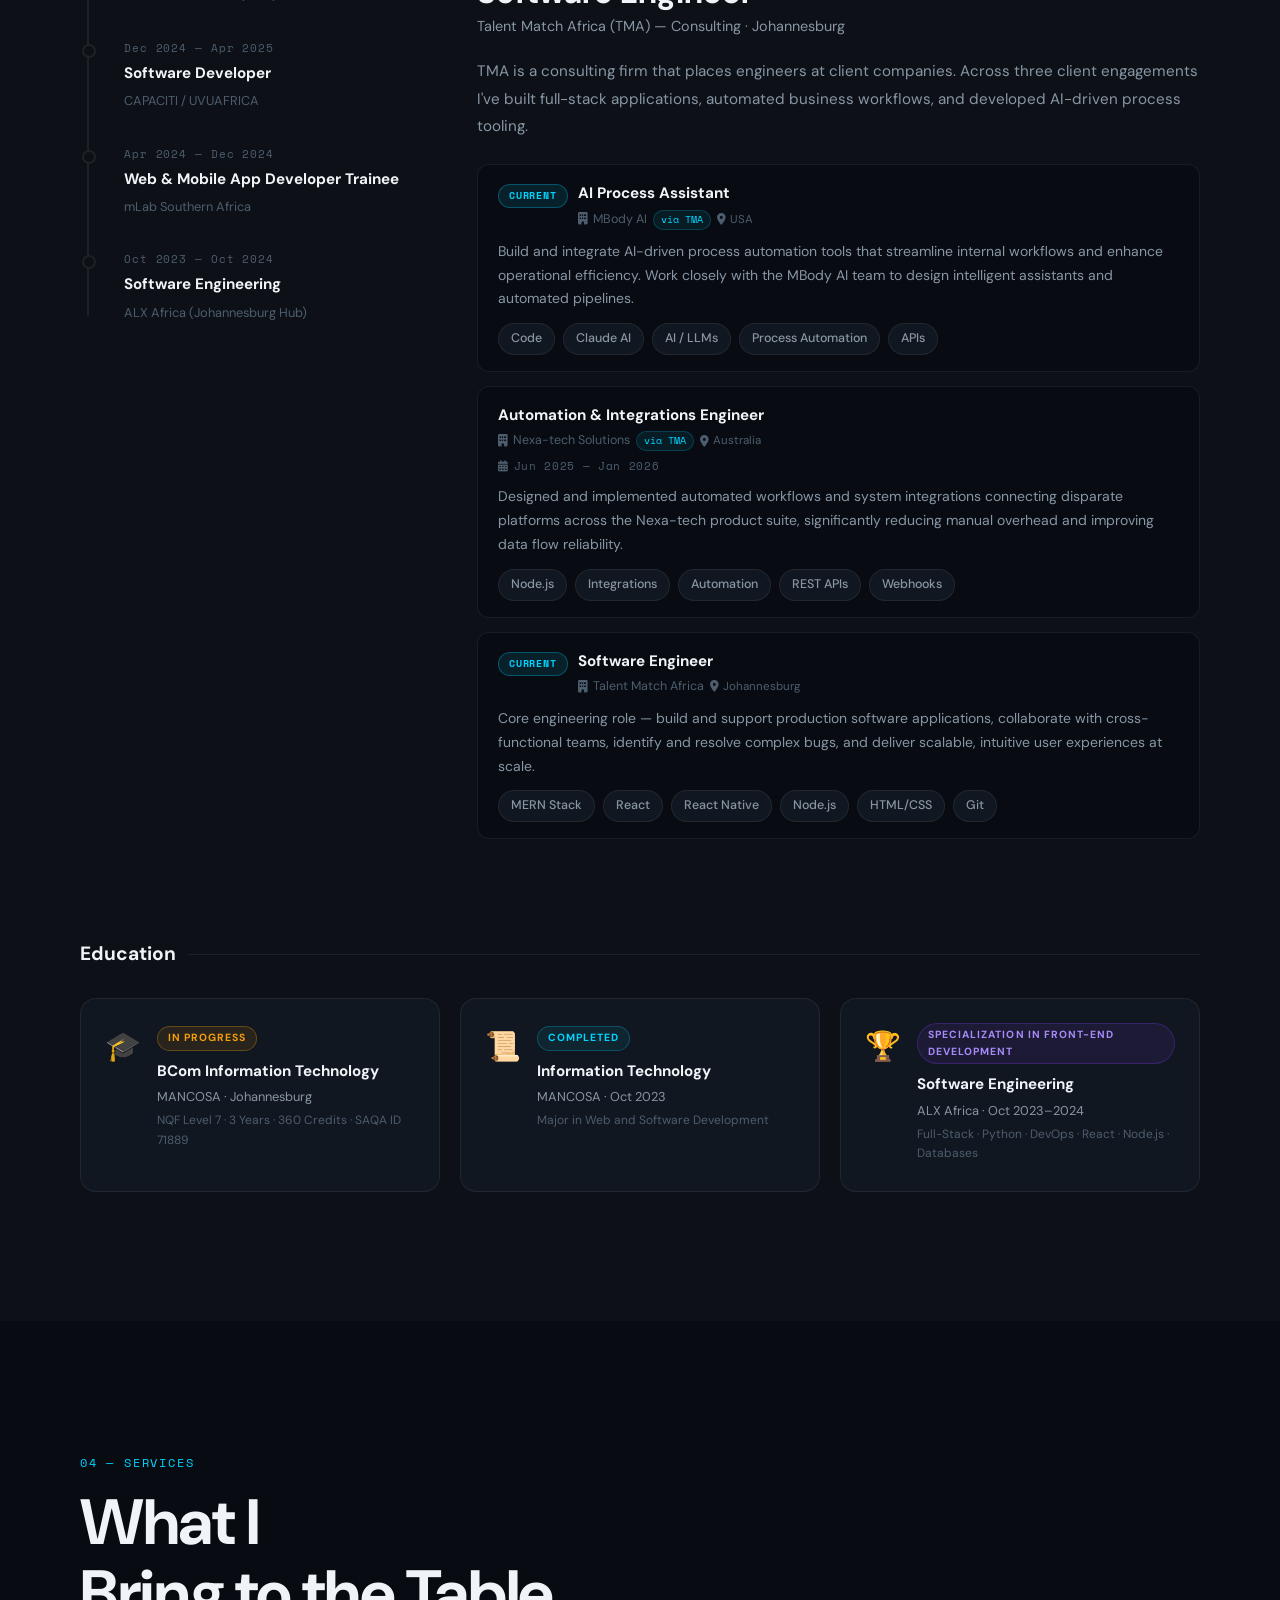
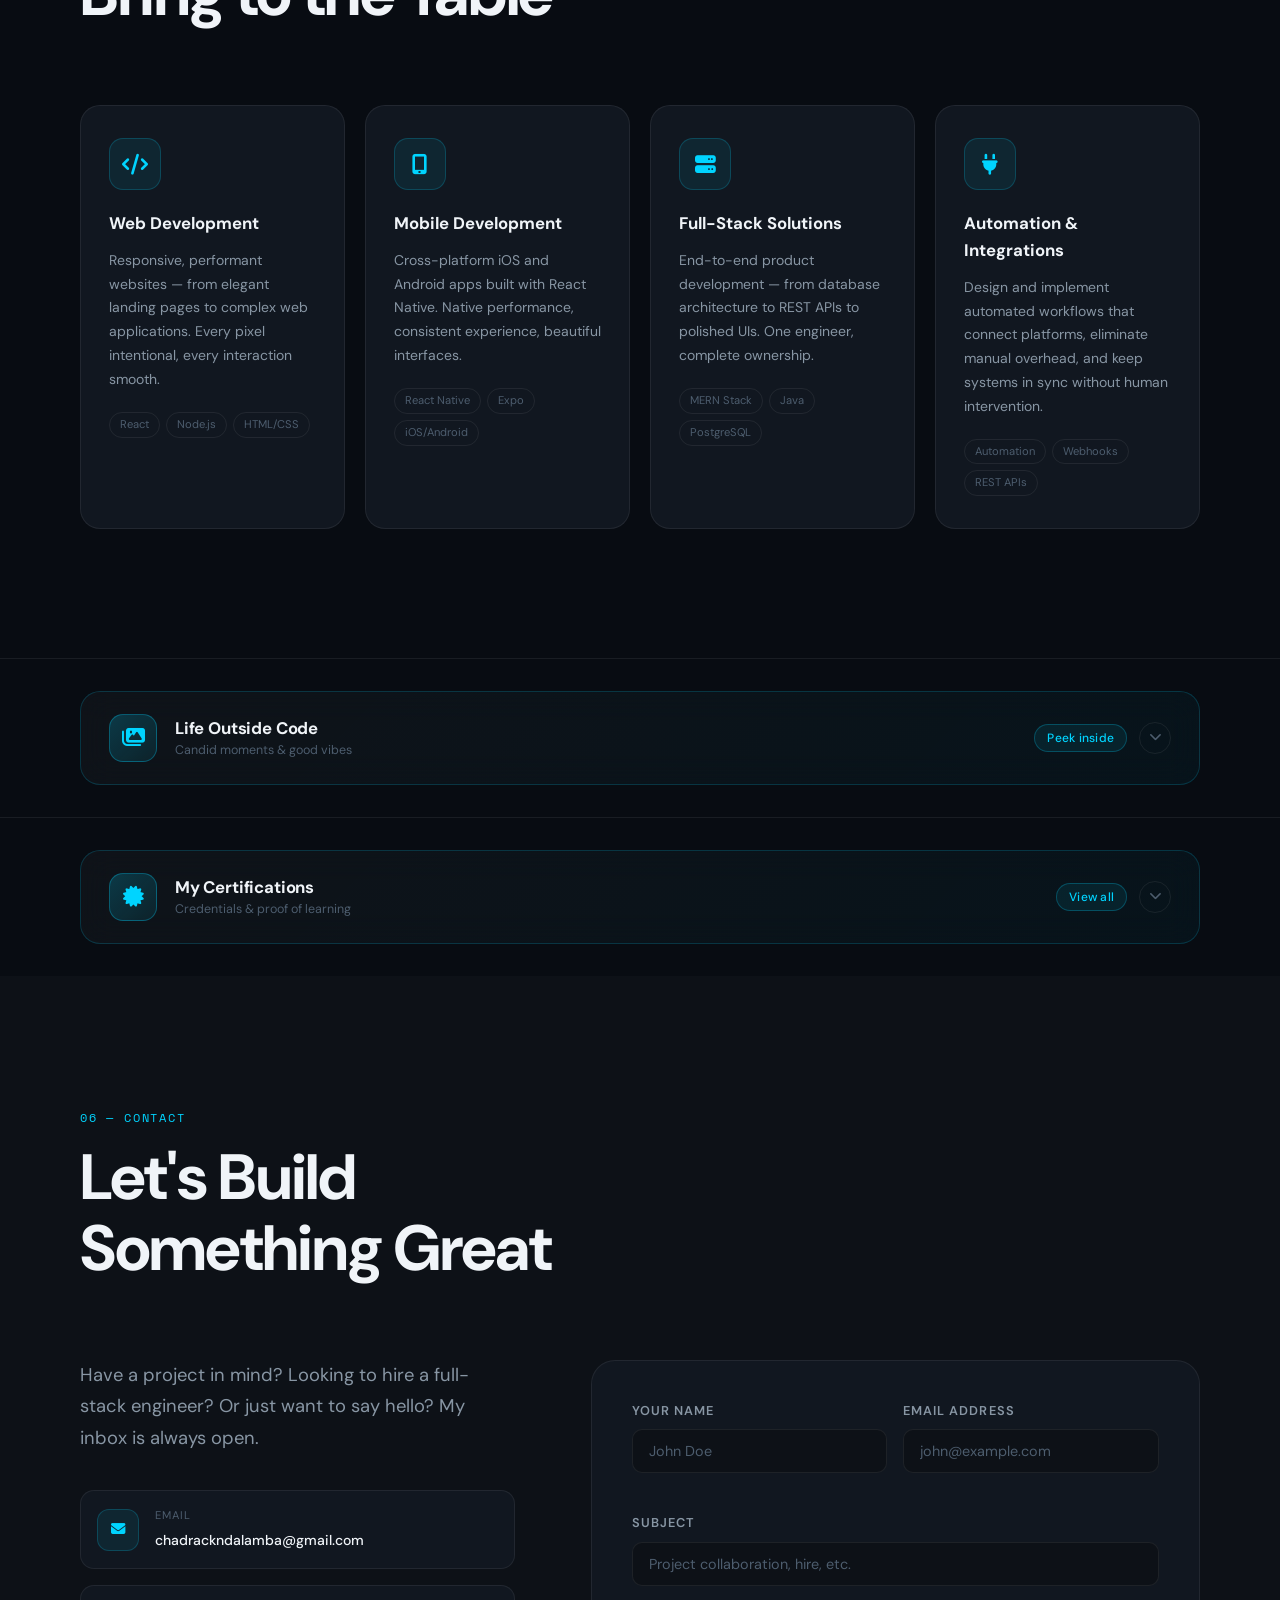
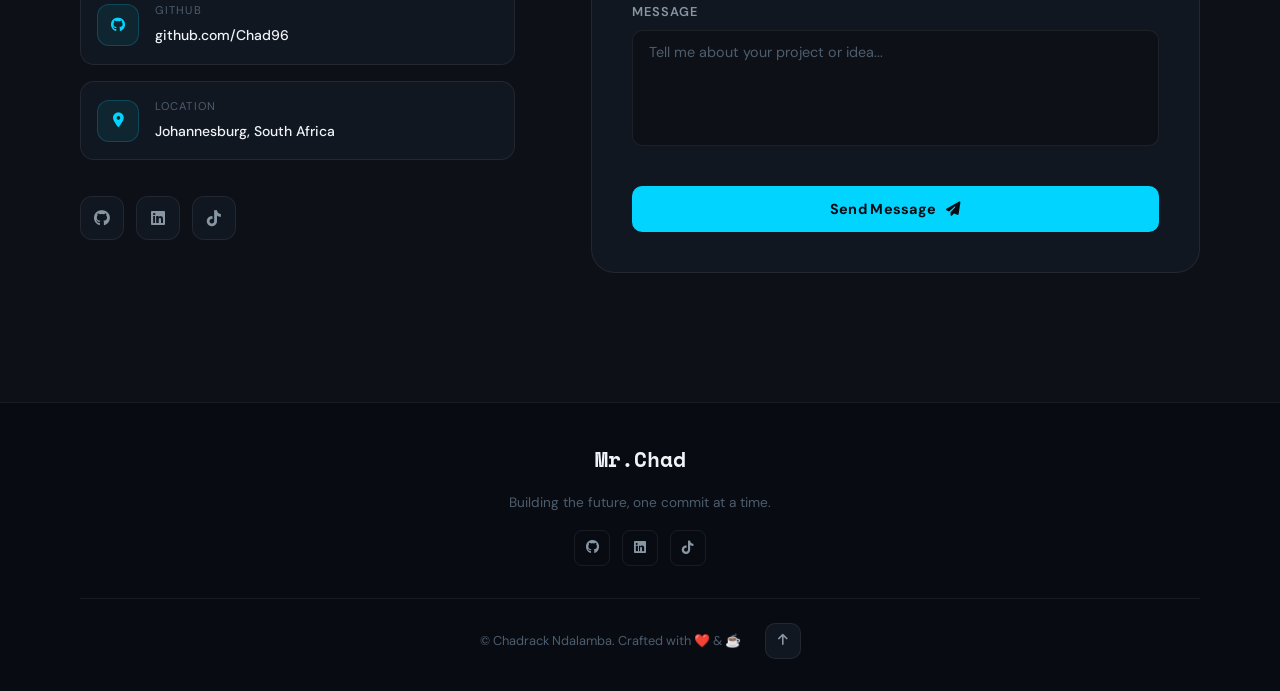
==== commit 60c448b7: "Added certificates section" ====
--- a/index.html
+++ b/index.html
@@ -57,6 +57,7 @@
         <li><a href="#about" class="nav-link" data-section="about">About</a></li>
         <li><a href="#projects" class="nav-link" data-section="projects">Projects</a></li>
         <li><a href="#experience" class="nav-link" data-section="experience">Experience</a></li>
+        <li><a href="#certifications" class="nav-link" data-section="certifications">Certifications</a></li>
         <li><a href="#contact" class="nav-link" data-section="contact">Contact</a></li>
       </ul>
 
@@ -824,12 +825,19 @@
     <div class="container">
       <button id="social-toggle" class="social-toggle-btn" aria-expanded="false">
         <span class="social-toggle-left">
-          <i class="fas fa-camera-retro"></i>
-          <span>Life Outside Code</span>
+          <span class="social-toggle-icon-box">
+            <i class="fas fa-images"></i>
+          </span>
+          <span class="social-toggle-text">
+            <span class="social-toggle-label">Life Outside Code</span>
+            <span class="social-toggle-sub">Candid moments &amp; good vibes</span>
+          </span>
         </span>
         <span class="social-toggle-right">
-          <span class="social-toggle-hint">Click to peek</span>
-          <i class="fas fa-chevron-down social-toggle-chevron"></i>
+          <span class="social-toggle-hint">Peek inside</span>
+          <span class="social-toggle-chevron-wrap">
+            <i class="fas fa-chevron-down social-toggle-chevron"></i>
+          </span>
         </span>
       </button>
     </div>
@@ -850,27 +858,33 @@
 
           <!-- Slide 1 -->
           <div class="social-slide">
-            <div class="social-photo-card">
+            <div class="social-photo-card" data-src="images/social/4.jpg">
               <img src="images/social/4.jpg" alt="Out and about" loading="lazy" />
-            </div>
-            <div class="social-photo-card">
+              <div class="social-photo-overlay"><i class="fas fa-expand-alt"></i></div>
+            </div>
+            <div class="social-photo-card" data-src="images/social/2.png">
               <img src="images/social/2.png" alt="Good times" loading="lazy" />
-            </div>
-            <div class="social-photo-card">
+              <div class="social-photo-overlay"><i class="fas fa-expand-alt"></i></div>
+            </div>
+            <div class="social-photo-card" data-src="images/social/3.jpg">
               <img src="images/social/3.jpg" alt="Exploring" loading="lazy" />
+              <div class="social-photo-overlay"><i class="fas fa-expand-alt"></i></div>
             </div>
           </div>
 
           <!-- Slide 2 -->
           <div class="social-slide">
-            <div class="social-photo-card">
+            <div class="social-photo-card" data-src="images/social/1.jpg">
               <img src="images/social/1.jpg" alt="Moments" loading="lazy" />
-            </div>
-            <div class="social-photo-card">
+              <div class="social-photo-overlay"><i class="fas fa-expand-alt"></i></div>
+            </div>
+            <div class="social-photo-card" data-src="images/social/11.jpg">
               <img src="images/social/11.jpg" alt="Vibes" loading="lazy" />
-            </div>
-            <div class="social-photo-card">
+              <div class="social-photo-overlay"><i class="fas fa-expand-alt"></i></div>
+            </div>
+            <div class="social-photo-card" data-src="images/social/6.jpg">
               <img src="images/social/6.jpg" alt="Memories" loading="lazy" />
+              <div class="social-photo-overlay"><i class="fas fa-expand-alt"></i></div>
             </div>
           </div>
 
@@ -890,12 +904,144 @@
   </section>
 
   <!-- ═══════════════════════════════════════════
+       CERTIFICATIONS TOGGLE
+  ═══════════════════════════════════════════ -->
+  <div class="cert-life-trigger">
+    <div class="container">
+      <button id="cert-toggle" class="social-toggle-btn" aria-expanded="false">
+        <span class="social-toggle-left">
+          <span class="social-toggle-icon-box">
+            <i class="fas fa-certificate"></i>
+          </span>
+          <span class="social-toggle-text">
+            <span class="social-toggle-label">My Certifications</span>
+            <span class="social-toggle-sub">Credentials &amp; proof of learning</span>
+          </span>
+        </span>
+        <span class="social-toggle-right">
+          <span class="social-toggle-hint">View all</span>
+          <span class="social-toggle-chevron-wrap">
+            <i class="fas fa-chevron-down social-toggle-chevron"></i>
+          </span>
+        </span>
+      </button>
+    </div>
+  </div>
+
+  <!-- ═══════════════════════════════════════════
+       CERTIFICATIONS
+  ═══════════════════════════════════════════ -->
+  <section id="certifications" class="section certifications cert-hidden">
+    <div class="container">
+      <div class="section-header" data-aos="fade-up">
+        <span class="section-label">05 — Certifications</span>
+        <h2 class="section-title">Proof of<br/>the Work</h2>
+      </div>
+
+      <div class="cert-grid">
+
+        <div class="cert-card" data-aos="fade-up" data-aos-delay="0" data-src="images/certifications/1.jpg">
+          <div class="cert-img-wrap">
+            <img src="images/certifications/1.jpg" alt="Certificate 1" loading="lazy" />
+            <div class="cert-overlay">
+              <i class="fas fa-expand-alt"></i>
+              <span>View</span>
+            </div>
+          </div>
+        </div>
+
+        <div class="cert-card" data-aos="fade-up" data-aos-delay="50" data-src="images/certifications/2.jpg">
+          <div class="cert-img-wrap">
+            <img src="images/certifications/2.jpg" alt="Certificate 2" loading="lazy" />
+            <div class="cert-overlay">
+              <i class="fas fa-expand-alt"></i>
+              <span>View</span>
+            </div>
+          </div>
+        </div>
+
+        <div class="cert-card" data-aos="fade-up" data-aos-delay="100" data-src="images/certifications/3.jpg">
+          <div class="cert-img-wrap">
+            <img src="images/certifications/3.jpg" alt="Certificate 3" loading="lazy" />
+            <div class="cert-overlay">
+              <i class="fas fa-expand-alt"></i>
+              <span>View</span>
+            </div>
+          </div>
+        </div>
+
+        <div class="cert-card" data-aos="fade-up" data-aos-delay="150" data-src="images/certifications/4.jpg">
+          <div class="cert-img-wrap">
+            <img src="images/certifications/4.jpg" alt="Certificate 4" loading="lazy" />
+            <div class="cert-overlay">
+              <i class="fas fa-expand-alt"></i>
+              <span>View</span>
+            </div>
+          </div>
+        </div>
+
+        <div class="cert-card" data-aos="fade-up" data-aos-delay="200" data-src="images/certifications/5.jpg">
+          <div class="cert-img-wrap">
+            <img src="images/certifications/5.jpg" alt="Certificate 5" loading="lazy" />
+            <div class="cert-overlay">
+              <i class="fas fa-expand-alt"></i>
+              <span>View</span>
+            </div>
+          </div>
+        </div>
+
+        <div class="cert-card" data-aos="fade-up" data-aos-delay="250" data-src="images/certifications/6.jpg">
+          <div class="cert-img-wrap">
+            <img src="images/certifications/6.jpg" alt="Certificate 6" loading="lazy" />
+            <div class="cert-overlay">
+              <i class="fas fa-expand-alt"></i>
+              <span>View</span>
+            </div>
+          </div>
+        </div>
+
+        <div class="cert-card" data-aos="fade-up" data-aos-delay="300" data-src="images/certifications/7.jpg">
+          <div class="cert-img-wrap">
+            <img src="images/certifications/7.jpg" alt="Certificate 7" loading="lazy" />
+            <div class="cert-overlay">
+              <i class="fas fa-expand-alt"></i>
+              <span>View</span>
+            </div>
+          </div>
+        </div>
+
+        <div class="cert-card" data-aos="fade-up" data-aos-delay="350" data-src="images/certifications/8.jpg">
+          <div class="cert-img-wrap">
+            <img src="images/certifications/8.jpg" alt="Certificate 8" loading="lazy" />
+            <div class="cert-overlay">
+              <i class="fas fa-expand-alt"></i>
+              <span>View</span>
+            </div>
+          </div>
+        </div>
+
+      </div>
+    </div>
+  </section>
+
+  <!-- Certifications Lightbox -->
+  <div id="cert-lightbox" class="cert-lightbox" role="dialog" aria-modal="true" aria-label="Certificate viewer">
+    <button class="cert-lb-close" aria-label="Close"><i class="fas fa-times"></i></button>
+    <button class="cert-lb-nav cert-lb-prev" aria-label="Previous"><i class="fas fa-chevron-left"></i></button>
+    <button class="cert-lb-nav cert-lb-next" aria-label="Next"><i class="fas fa-chevron-right"></i></button>
+    <div class="cert-lb-inner">
+      <img id="cert-lb-img" src="" alt="Certificate" />
+      <p class="cert-lb-counter"><span id="cert-lb-current">1</span> / <span id="cert-lb-total">8</span></p>
+    </div>
+  </div>
+
+  <!-- ═══════════════════════════════════════════
        CONTACT
   ═══════════════════════════════════════════ -->
   <section id="contact" class="section contact">
     <div class="container">
       <div class="section-header" data-aos="fade-up">
-        <span class="section-label">05 — Contact</span>
+        <span class="section-label">06 — Contact</span>
         <h2 class="section-title">Let's Build<br/>Something Great</h2>
       </div>
 
@@ -934,8 +1080,8 @@
             <a href="https://www.linkedin.com/in/chadrack-ndalamba" target="_blank" class="social-btn" aria-label="LinkedIn">
               <i class="fab fa-linkedin"></i>
             </a>
-            <a href="https://twitter.com/" target="_blank" class="social-btn" aria-label="Twitter">
-              <i class="fab fa-x-twitter"></i>
+            <a href="https://www.tiktok.com/@chad_dev?lang=en-GB" target="_blank" class="social-btn" aria-label="TikTok">
+              <i class="fab fa-tiktok"></i>
             </a>
           </div>
         </div>
@@ -985,7 +1131,7 @@
         <div class="footer-socials">
           <a href="https://github.com/Chad96" target="_blank" aria-label="GitHub"><i class="fab fa-github"></i></a>
           <a href="https://www.linkedin.com/in/chadrack-ndalamba" target="_blank" aria-label="LinkedIn"><i class="fab fa-linkedin"></i></a>
-          <a href="https://twitter.com/" target="_blank" aria-label="Twitter"><i class="fab fa-x-twitter"></i></a>
+          <a href="https://www.tiktok.com/@chad_dev?lang=en-GB" target="_blank" aria-label="TikTok"><i class="fab fa-tiktok"></i></a>
         </div>
       </div>
       <div class="footer-bottom">
--- a/styles.css
+++ b/styles.css
@@ -1851,54 +1851,362 @@
    ═══════════════════════════════════════════════════════════════ */
 .social-life-trigger {
   background: var(--bg-primary);
-  padding: 24px 0;
+  padding: 32px 0;
   border-top: 1px solid var(--border);
 }
 
 .social-toggle-btn {
   width: 100%;
+  position: relative;
   display: flex;
   align-items: center;
   justify-content: space-between;
+  background: linear-gradient(135deg, rgba(255,255,255,0.03) 0%, rgba(0,212,255,0.04) 100%);
+  border: 1px solid rgba(0, 212, 255, 0.18);
+  border-radius: 20px;
+  padding: 22px 28px;
+  color: var(--text-primary);
+  backdrop-filter: blur(16px);
+  -webkit-backdrop-filter: blur(16px);
+  transition: all 0.35s var(--ease);
+  cursor: none;
+  overflow: hidden;
+}
+
+.social-toggle-btn::before {
+  content: '';
+  position: absolute;
+  inset: 0;
+  border-radius: 20px;
+  background: radial-gradient(ellipse at 20% 50%, rgba(0, 212, 255, 0.07) 0%, transparent 70%);
+  opacity: 0;
+  transition: opacity 0.4s var(--ease);
+  pointer-events: none;
+}
+
+.social-toggle-btn:hover::before {
+  opacity: 1;
+}
+
+.social-toggle-btn:hover {
+  border-color: rgba(0, 212, 255, 0.45);
+  box-shadow: 0 8px 40px rgba(0, 212, 255, 0.12), 0 0 0 1px rgba(0, 212, 255, 0.1);
+  transform: translateY(-2px);
+}
+
+/* Icon badge */
+.social-toggle-icon-box {
+  width: 48px;
+  height: 48px;
+  border-radius: 14px;
+  background: linear-gradient(135deg, rgba(0, 212, 255, 0.2), rgba(0, 212, 255, 0.08));
+  border: 1px solid rgba(0, 212, 255, 0.3);
+  display: flex;
+  align-items: center;
+  justify-content: center;
+  flex-shrink: 0;
+  transition: all 0.35s var(--ease);
+}
+
+.social-toggle-icon-box i {
+  font-size: 1.3rem;
+  color: var(--accent);
+}
+
+.social-toggle-btn:hover .social-toggle-icon-box {
+  background: linear-gradient(135deg, rgba(0, 212, 255, 0.35), rgba(0, 212, 255, 0.15));
+  box-shadow: 0 0 18px rgba(0, 212, 255, 0.3);
+  transform: scale(1.08) rotate(-4deg);
+}
+
+/* Left group */
+.social-toggle-left {
+  display: flex;
+  align-items: center;
+  gap: 18px;
+}
+
+.social-toggle-text {
+  display: flex;
+  flex-direction: column;
+  gap: 3px;
+  text-align: left;
+}
+
+.social-toggle-label {
+  font-size: 1.05rem;
+  font-weight: 700;
+  color: var(--text-primary);
+  letter-spacing: -0.01em;
+}
+
+.social-toggle-sub {
+  font-size: 0.78rem;
+  color: var(--text-muted);
+  font-weight: 400;
+}
+
+/* Right group */
+.social-toggle-right {
+  display: flex;
+  align-items: center;
+  gap: 12px;
+}
+
+.social-toggle-hint {
+  font-size: 0.75rem;
+  font-weight: 500;
+  color: var(--accent);
+  background: var(--accent-dim);
+  border: 1px solid rgba(0, 212, 255, 0.25);
+  padding: 5px 12px;
+  border-radius: 20px;
+  letter-spacing: 0.02em;
+}
+
+/* Chevron circle */
+.social-toggle-chevron-wrap {
+  width: 32px;
+  height: 32px;
+  border-radius: 50%;
+  border: 1px solid var(--border);
+  display: flex;
+  align-items: center;
+  justify-content: center;
+  transition: all 0.35s var(--ease);
+  flex-shrink: 0;
+}
+
+/* ═══════════════════════════════════════════════════════════════
+   CERTIFICATIONS
+   ═══════════════════════════════════════════════════════════════ */
+.cert-life-trigger {
+  background: var(--bg-primary);
+  padding: 32px 0;
+  border-top: 1px solid var(--border);
+}
+
+.certifications.cert-hidden {
+  max-height: 0;
+  overflow: hidden;
+  opacity: 0;
+  padding-top: 0;
+  padding-bottom: 0;
+  transition: max-height 0.7s var(--ease), opacity 0.5s var(--ease), padding 0.5s var(--ease);
+}
+
+.certifications.cert-open {
+  max-height: 2400px;
+  opacity: 1;
+  padding-top: var(--section-padding);
+  padding-bottom: var(--section-padding);
+  transition: max-height 0.7s var(--ease), opacity 0.5s var(--ease), padding 0.5s var(--ease);
+}
+
+.cert-grid {
+  display: grid;
+  grid-template-columns: repeat(4, 1fr);
+  gap: 20px;
+  margin-top: 48px;
+}
+
+.cert-card {
+  border-radius: 16px;
+  overflow: hidden;
   background: var(--bg-card);
   border: 1px solid var(--border);
-  border-radius: 16px;
-  padding: 20px 28px;
+  cursor: none;
+  transition: transform 0.35s var(--ease), box-shadow 0.35s var(--ease), border-color 0.35s var(--ease);
+}
+
+.cert-card:hover {
+  transform: translateY(-6px);
+  border-color: rgba(0, 212, 255, 0.4);
+  box-shadow: 0 16px 48px rgba(0, 212, 255, 0.12);
+}
+
+.cert-img-wrap {
+  position: relative;
+  width: 100%;
+  aspect-ratio: 4 / 3;
+  overflow: hidden;
+}
+
+.cert-img-wrap img {
+  width: 100%;
+  height: 100%;
+  object-fit: cover;
+  object-position: top;
+  display: block;
+  transition: transform 0.5s var(--ease);
+}
+
+.cert-card:hover .cert-img-wrap img {
+  transform: scale(1.04);
+}
+
+.cert-overlay {
+  position: absolute;
+  inset: 0;
+  background: linear-gradient(135deg, rgba(0, 0, 0, 0.7), rgba(0, 212, 255, 0.15));
+  display: flex;
+  flex-direction: column;
+  align-items: center;
+  justify-content: center;
+  gap: 8px;
+  opacity: 0;
+  transition: opacity 0.3s var(--ease);
+  backdrop-filter: blur(2px);
+}
+
+.cert-card:hover .cert-overlay {
+  opacity: 1;
+}
+
+.cert-overlay i {
+  font-size: 1.6rem;
+  color: var(--accent);
+}
+
+.cert-overlay span {
+  font-size: 0.8rem;
+  font-weight: 600;
+  color: #fff;
+  letter-spacing: 0.08em;
+  text-transform: uppercase;
+}
+
+/* Lightbox */
+.cert-lightbox {
+  position: fixed;
+  inset: 0;
+  z-index: 9000;
+  background: rgba(0, 0, 0, 0.92);
+  backdrop-filter: blur(12px);
+  -webkit-backdrop-filter: blur(12px);
+  display: flex;
+  align-items: center;
+  justify-content: center;
+  opacity: 0;
+  pointer-events: none;
+  transition: opacity 0.3s var(--ease);
+}
+
+.cert-lightbox.active {
+  opacity: 1;
+  pointer-events: all;
+}
+
+.cert-lb-inner {
+  display: flex;
+  flex-direction: column;
+  align-items: center;
+  gap: 16px;
+  max-width: 900px;
+  width: 90vw;
+  padding: 0 60px;
+}
+
+.cert-lb-inner img {
+  width: 100%;
+  max-height: 80vh;
+  object-fit: contain;
+  border-radius: 12px;
+  box-shadow: 0 24px 80px rgba(0, 0, 0, 0.6);
+  transition: opacity 0.25s var(--ease);
+}
+
+.cert-lb-counter {
+  font-size: 0.82rem;
+  color: var(--text-muted);
+  letter-spacing: 0.06em;
+}
+
+.cert-lb-close {
+  position: absolute;
+  top: 24px;
+  right: 28px;
+  width: 44px;
+  height: 44px;
+  border-radius: 50%;
+  border: 1px solid var(--border);
+  background: var(--bg-card);
   color: var(--text-primary);
   font-size: 1rem;
-  font-weight: 600;
-  transition: all var(--transition);
-  cursor: none;
-}
-
-.social-toggle-btn:hover {
+  display: flex;
+  align-items: center;
+  justify-content: center;
+  cursor: pointer;
+  transition: all 0.3s var(--ease);
+}
+
+.cert-lb-close:hover {
   border-color: var(--accent);
-  box-shadow: 0 0 24px var(--accent-glow);
-}
-
-.social-toggle-left {
-  display: flex;
-  align-items: center;
-  gap: 14px;
-  font-size: 1.05rem;
-}
-
-.social-toggle-left i {
-  font-size: 1.3rem;
-  color: var(--accent);
-}
-
-.social-toggle-right {
-  display: flex;
-  align-items: center;
-  gap: 12px;
+  color: var(--accent);
+  box-shadow: 0 0 16px var(--accent-glow);
+}
+
+.cert-lb-nav {
+  position: absolute;
+  top: 50%;
+  transform: translateY(-50%);
+  width: 50px;
+  height: 50px;
+  border-radius: 50%;
+  border: 1px solid rgba(0, 212, 255, 0.3);
+  background: rgba(10, 10, 10, 0.7);
+  backdrop-filter: blur(8px);
+  color: var(--accent);
+  font-size: 1rem;
+  display: flex;
+  align-items: center;
+  justify-content: center;
+  cursor: pointer;
+  transition: all 0.3s var(--ease);
+}
+
+.cert-lb-nav:hover {
+  background: var(--accent-dim);
+  border-color: var(--accent);
+  box-shadow: 0 0 20px var(--accent-glow);
+}
+
+.cert-lb-nav:disabled {
+  opacity: 0.2;
+  pointer-events: none;
+}
+
+.cert-lb-prev { left: 20px; }
+.cert-lb-next { right: 20px; }
+
+/* Responsive */
+@media (max-width: 1024px) {
+  .cert-grid { grid-template-columns: repeat(3, 1fr); }
+}
+
+@media (max-width: 768px) {
+  .cert-grid { grid-template-columns: repeat(2, 1fr); }
+}
+
+@media (max-width: 480px) {
+  .cert-grid { grid-template-columns: 1fr; }
+  .cert-lb-prev { left: 8px; }
+  .cert-lb-next { right: 8px; }
+}
+
+.social-toggle-chevron {
+  font-size: 0.78rem;
   color: var(--text-muted);
-  font-size: 0.82rem;
-}
-
-.social-toggle-chevron {
-  font-size: 0.9rem;
   transition: transform 0.4s var(--ease);
+}
+
+.social-toggle-btn:hover .social-toggle-chevron-wrap {
+  border-color: var(--accent);
+  background: var(--accent-dim);
+}
+
+.social-toggle-btn:hover .social-toggle-chevron {
+  color: var(--accent);
 }
 
 .social-toggle-btn[aria-expanded="true"] .social-toggle-chevron {
@@ -1906,9 +2214,18 @@
 }
 
 .social-toggle-btn[aria-expanded="true"] {
+  border-color: rgba(0, 212, 255, 0.45);
+  background: linear-gradient(135deg, rgba(0, 212, 255, 0.06) 0%, rgba(0, 212, 255, 0.02) 100%);
+  box-shadow: 0 8px 40px rgba(0, 212, 255, 0.1);
+}
+
+.social-toggle-btn[aria-expanded="true"] .social-toggle-hint {
+  content: 'Close';
+}
+
+.social-toggle-btn[aria-expanded="true"] .social-toggle-chevron-wrap {
   border-color: var(--accent);
   background: var(--accent-dim);
-  color: var(--accent);
 }
 
 /* Section reveal */
@@ -1973,6 +2290,32 @@
 
 .social-photo-card:hover img {
   transform: scale(1.05);
+}
+
+.social-photo-overlay {
+  position: absolute;
+  inset: 0;
+  background: rgba(0, 0, 0, 0.45);
+  display: flex;
+  align-items: center;
+  justify-content: center;
+  opacity: 0;
+  transition: opacity 0.3s var(--ease);
+  backdrop-filter: blur(2px);
+}
+
+.social-photo-card {
+  position: relative;
+}
+
+.social-photo-card:hover .social-photo-overlay {
+  opacity: 1;
+}
+
+.social-photo-overlay i {
+  font-size: 1.6rem;
+  color: var(--accent);
+  filter: drop-shadow(0 0 8px var(--accent-glow));
 }
 
 /* Arrow navigation */
